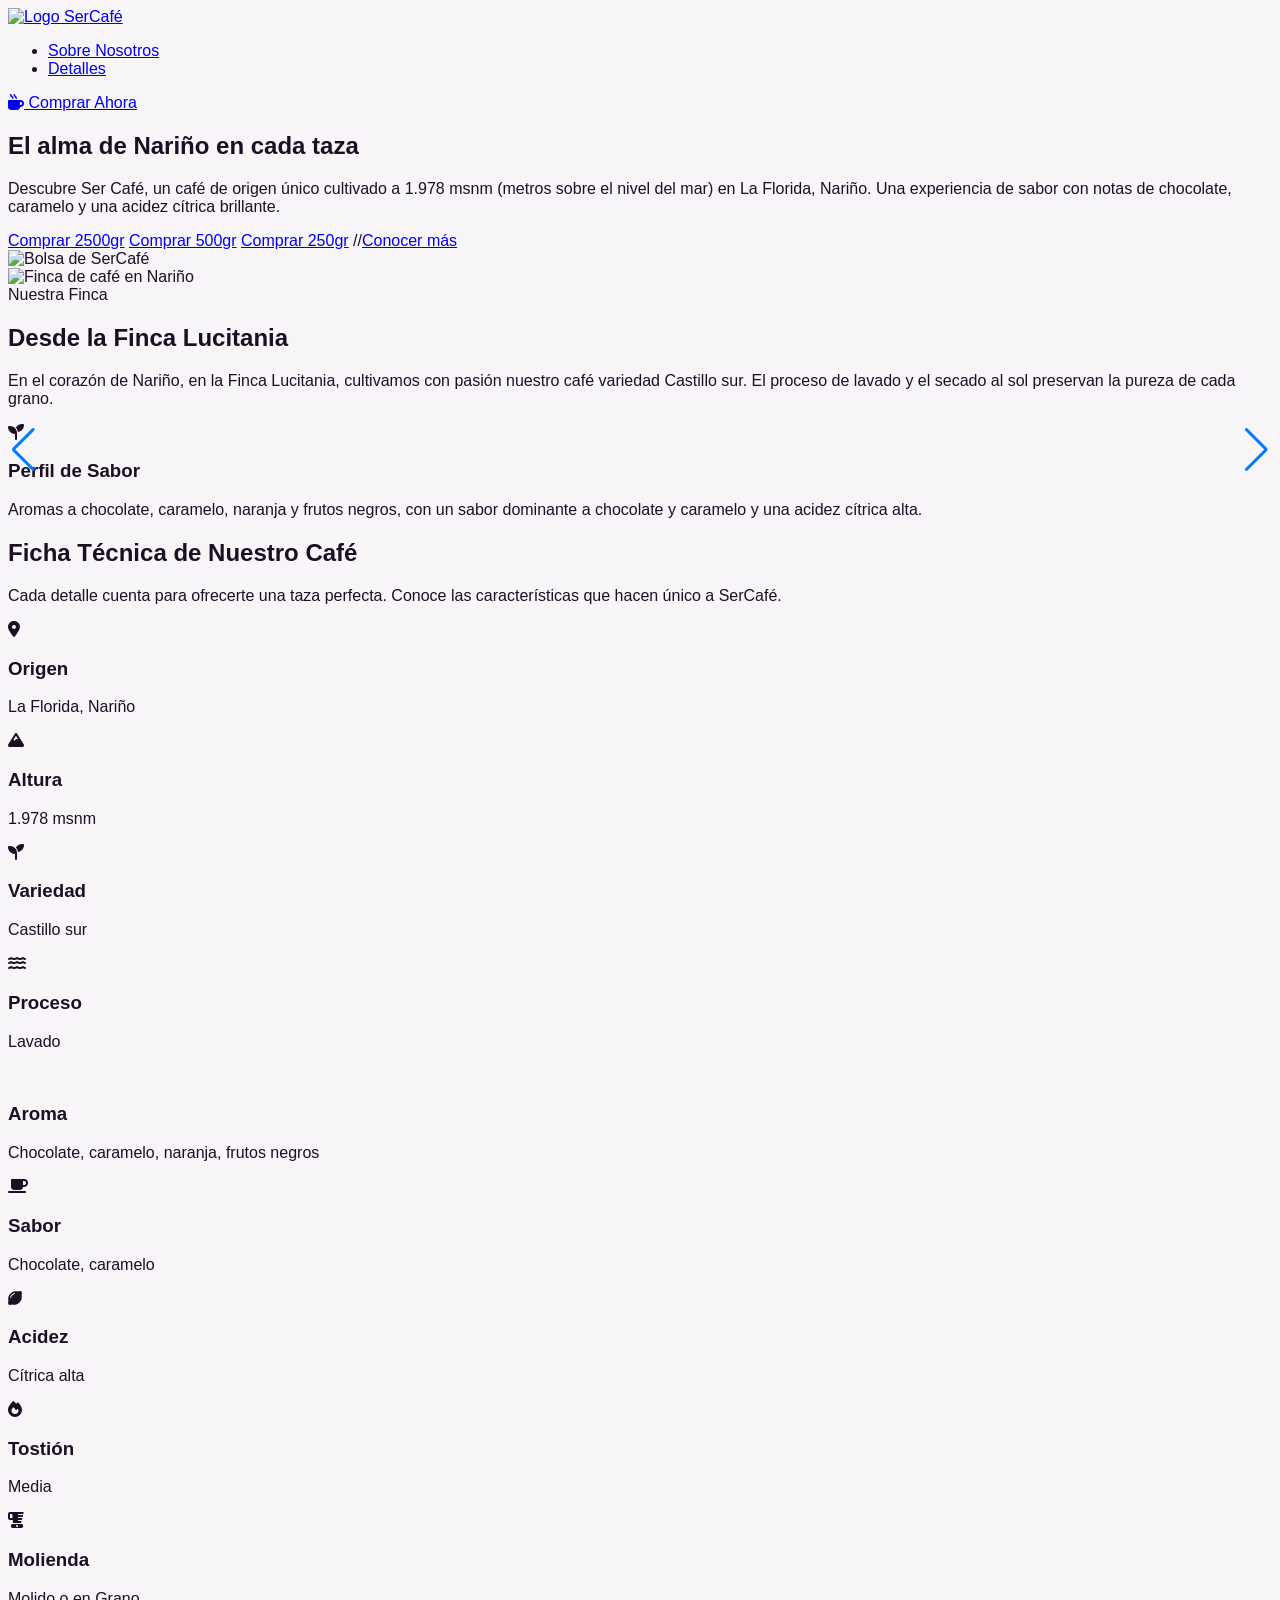
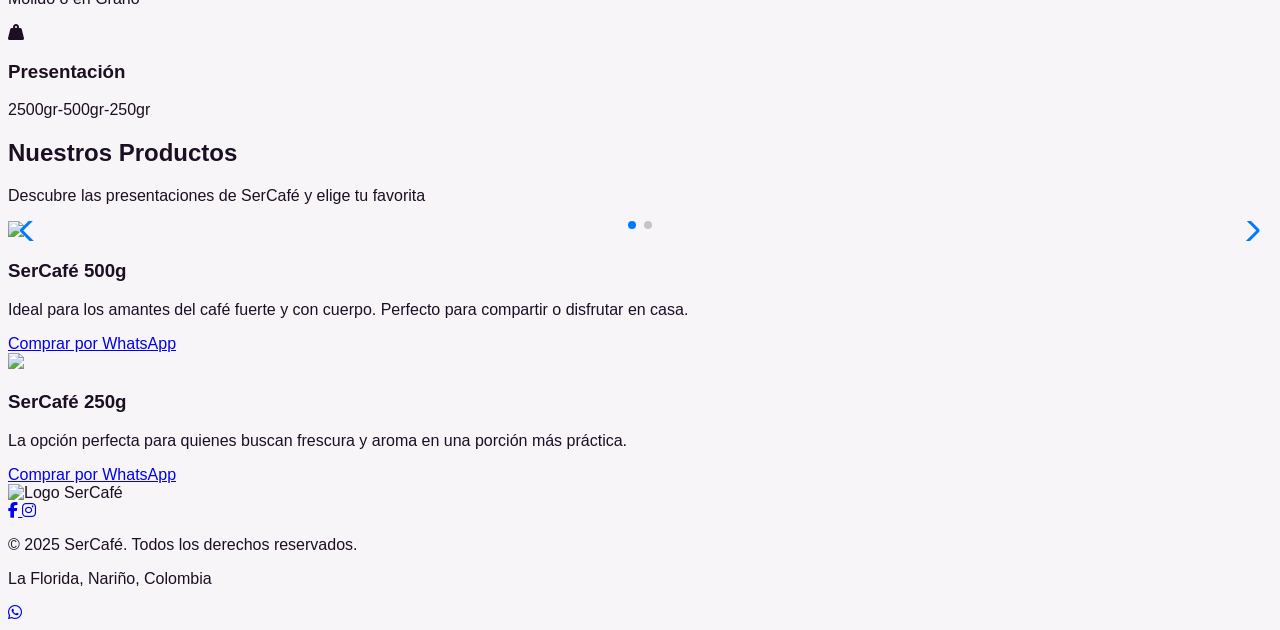
==== index.html @ 9c7ecea9 "Update index.html" ====
<!DOCTYPE html>
<!--logo sin letras https://i.postimg.cc/k2PL2Jbs/Versi-n-VV2-10.png-->
<!--logo con letras https://i.postimg.cc/HcK82P0Y/Versi-n-VV2-02.png-->
<!--foto cafle florando https://i.postimg.cc/tC1fHZg5/Whats-App-Image-2025-06-17-at-10-59-05-PM.jpg-->
<!--Foto paisaje https://i.postimg.cc/SRnZq3ms/Whats-App-Image-2025-06-18-at-7-09-59-PM.jpg-->

<html lang="es">
<head>
  <meta charset="UTF-8" />
  <meta name="viewport" content="width=device-width, initial-scale=1.0" />
  <title>SerCafé - Café Molido de Nariño</title>
  <script src="https://cdn.tailwindcss.com"></script>
<link rel="stylesheet" href="https://cdnjs.cloudflare.com/ajax/libs/font-awesome/6.5.0/css/all.min.css">
<link rel="stylesheet" href="https://cdn.jsdelivr.net/npm/swiper@11/swiper-bundle.min.css" />
<script src="https://cdn.jsdelivr.net/npm/swiper@11/swiper-bundle.min.js"></script>
<link rel="icon" href="https://i.postimg.cc/k2PL2Jbs/Versi-n-VV2-10.png" type="image/png">
<style>
:root {
  --background: hsl(280, 27%, 97%);
  --foreground: hsl(278, 41%, 10%);
  --card: hsl(280, 27%, 97%);
  --card-foreground: hsl(278, 41%, 10%);
  --primary: hsl(278, 41%, 38%);
  --primary-foreground: hsl(0, 0%, 98%);
  --secondary: hsl(288, 30%, 90%);
  --secondary-foreground: hsl(278, 41%, 10%);
  --muted: hsl(288, 30%, 90%);
  --muted-foreground: hsl(278, 41%, 40%);
  --accent: hsl(288, 30%, 69%);
  --accent-foreground: hsl(278, 41%, 10%);
  --destructive: hsl(0, 84.2%, 60.2%);
  --destructive-foreground: hsl(0, 0%, 98%);
  --border: hsl(288, 30%, 85%);
  --input: hsl(288, 30%, 85%);
  --ring: hsl(278, 41%, 38%);
  --radius: 0.5rem;
}

body {
  font-family: Arial, Helvetica, sans-serif;
  background-color: var(--background);
  color: var(--foreground);
  scroll-behavior: smooth;
  border-color: var(--border);
}

* {
  border-color: var(--border);
}
  .font-headline {
    font-family: Arial, Helvetica, sans-serif;
    }
</style>
  <!-- Google Tag Manager -->
  <script>(function(w,d,s,l,i){w[l]=w[l]||[];w[l].push({'gtm.start':
  new Date().getTime(),event:'gtm.js'});var f=d.getElementsByTagName(s)[0],
  j=d.createElement(s),dl=l!='dataLayer'?'&l='+l:'';j.async=true;j.src=
  'https://www.googletagmanager.com/gtm.js?id='+i+dl;f.parentNode.insertBefore(j,f);
  })(window,document,'script','dataLayer','GTM-5DFS8LDJ');</script>
  <!-- End Google Tag Manager -->
  <!-- Meta Pixel Code -->
  <script>
  !function(f,b,e,v,n,t,s)
  {if(f.fbq)return;n=f.fbq=function(){n.callMethod?
  n.callMethod.apply(n,arguments):n.queue.push(arguments)};
  if(!f._fbq)f._fbq=n;n.push=n;n.loaded=!0;n.version='2.0';
  n.queue=[];t=b.createElement(e);t.async=!0;
  t.src=v;s=b.getElementsByTagName(e)[0];
  s.parentNode.insertBefore(t,s)}(window, document,'script',
  'https://connect.facebook.net/en_US/fbevents.js');
  fbq('init', '1377695960191329');
  fbq('track', 'PageView');
  </script>
  <noscript><img height="1" width="1" style="display:none"
  src="https://www.facebook.com/tr?id=1377695960191329&ev=PageView&noscript=1"
  /></noscript>
  <!-- End Meta Pixel Code -->
</head>
<body>
  <!-- Google Tag Manager (noscript) -->
  <noscript><iframe src="https://www.googletagmanager.com/ns.html?id=GTM-5DFS8LDJ"
  height="0" width="0" style="display:none;visibility:hidden"></iframe></noscript>
  <!-- End Google Tag Manager (noscript) -->
  <header class="sticky top-0 z-50 w-full border-b bg-white/95 backdrop-blur">
    <div class="container mx-auto flex h-16 max-w-screen-2xl items-center justify-between px-4">
      <a href="#">
        <img src="https://i.postimg.cc/HcK82P0Y/Versi-n-VV2-02.png" alt="Logo SerCafé" class="h-10">
      </a>
      <nav class="hidden md:flex">
        <ul class="flex items-center space-x-6 text-sm font-medium">
          <li><a href="#about" class="text-purple-900/80 transition-colors hover:text-purple-900">Sobre Nosotros</a></li>
          <li><a href="#details" class="text-purple-900/80 transition-colors hover:text-purple-900">Detalles</a></li>
        </ul>
      </nav>
      <a href="https://wa.me/573145825227?text=Hola,%20quisiera%20ordenar%20una%20bolsa%20de%20SerCafé." target="_blank" id="boton" rel="noopener noreferrer" class="inline-flex items-center px-5 py-2 bg-purple-700 hover:bg-purple-800 text-white font-semibold rounded-lg shadow transition duration-300">
        <i class="fas fa-mug-hot mr-2"></i> Comprar Ahora
      </a>
    </div>
  </header>

  <section class="w-full py-12 md:py-24 lg:py-32 bg-purple-100">
    <div class="container mx-auto px-4 md:px-6">
      <div class="grid gap-6 lg:grid-cols-2 lg:gap-12 xl:gap-16">
        <div class="flex flex-col justify-center space-y-4">
          <div class="space-y-2">
            <h1 class="font-headline text-4xl font-bold tracking-tighter sm:text-5xl md:text-6xl text-purple-900">
              El alma de Nariño en cada taza
            </h1>
            <p class="max-w-[600px] text-gray-700 md:text-xl">
              Descubre Ser Café, un café de origen único cultivado a 1.978 msnm (metros sobre el nivel del mar) en La Florida, Nariño. Una experiencia de sabor con notas de chocolate, caramelo y una acidez cítrica brillante.
            </p>
          </div>
          <div class="flex flex-col gap-2 min-[400px]:flex-row">
            <a href="https://wa.me/573145825227?text=Hola,%20quisiera%20ordenar%20una%20bolsa%20de%20SerCafé%20de%202500gr." target="_blank" id="boton" rel="noopener noreferrer" class="px-5 py-3 bg-purple-700 text-white font-semibold rounded-lg shadow hover:bg-purple-800 transition">Comprar 2500gr</a>
            <a href="https://wa.me/573145825227?text=Hola,%20quisiera%20ordenar%20una%20bolsa%20de%20SerCafé%20de%20500gr." target="_blank" id="boton" rel="noopener noreferrer" class="px-5 py-3 bg-purple-700 text-white font-semibold rounded-lg shadow hover:bg-purple-800 transition">Comprar 500gr</a>
            <a href="https://wa.me/573145825227?text=Hola,%20quisiera%20ordenar%20una%20bolsa%20de%20SerCafé%20de%20250gr." target="_blank" id="boton" rel="noopener noreferrer" class="px-5 py-3 bg-purple-700 text-white font-semibold rounded-lg shadow hover:bg-purple-800 transition">Comprar 250gr</a>
            //<a href="#details" class="px-5 py-3 border border-purple-700 text-purple-700 font-semibold rounded-lg hover:bg-purple-100 transition">Conocer más</a>
          </div>
        </div>
        <div class="flex items-center justify-center">
          <img src="https://i.postimg.cc/tC1fHZg5/Whats-App-Image-2025-06-17-at-10-59-05-PM.jpg" width="550" height="550" alt="Bolsa de SerCafé" class="mx-auto aspect-square overflow-hidden rounded-xl object-cover" />
        </div>
      </div>
    </div>
  </section>

  <section id="about" class="w-full py-12 md:py-24 lg:py-32">
    <div class="container mx-auto px-4 md:px-6">
      <div class="grid items-center gap-6 lg:grid-cols-2 lg:gap-12">
        <div class="flex justify-center">
          <img src="https://i.postimg.cc/SRnZq3ms/Whats-App-Image-2025-06-18-at-7-09-59-PM.jpg" width="600" height="450" alt="Finca de café en Nariño" class="mx-auto aspect-video overflow-hidden rounded-xl object-cover object-center sm:w-full" />
        </div>
        <div class="flex flex-col justify-center space-y-4">
          <div class="space-y-2">
            <div class="inline-block rounded-lg bg-purple-200 px-3 py-1 text-sm">Nuestra Finca</div>
            <h2 class="font-headline text-3xl font-bold tracking-tighter sm:text-5xl">Desde la Finca Lucitania</h2>
            <p class="max-w-[600px] text-gray-700 md:text-xl">
              En el corazón de Nariño, en la Finca Lucitania, cultivamos con pasión nuestro café variedad Castillo sur. El proceso de lavado y el secado al sol preservan la pureza de cada grano.
            </p>
          </div>
          <div class="flex items-start space-x-4">
            <i class="fas fa-seedling text-purple-700 text-2xl mt-1"></i>
            <div>
              <h3 class="text-xl font-bold">Perfil de Sabor</h3>
              <p class="text-gray-600">
                Aromas a chocolate, caramelo, naranja y frutos negros, con un sabor dominante a chocolate y caramelo y una acidez cítrica alta.
              </p>
            </div>
          </div>
        </div>
      </div>
    </div>
  </section>
  <section id="details" class="w-full py-12 md:py-24 lg:py-32 bg-purple-50">
    <div class="container px-4 md:px-6">
      <div class="flex flex-col items-center justify-center space-y-4 text-center">
        <div class="space-y-2">
          <h2 class="font-headline text-3xl font-bold tracking-tighter sm:text-5xl text-purple-800">Ficha Técnica de Nuestro Café</h2>
          <p class="max-w-[900px] text-gray-600 md:text-xl">
            Cada detalle cuenta para ofrecerte una taza perfecta. Conoce las características que hacen único a SerCafé.
          </p>
        </div>
      </div>
      <div class="mx-auto mt-12 grid max-w-5xl gap-6 sm:grid-cols-2 md:grid-cols-3 lg:grid-cols-4">
        <div class="flex flex-col items-center text-center p-6 shadow-md hover:shadow-lg transition-shadow duration-300 rounded-lg bg-white">
          <div class="mb-4 flex h-12 w-12 items-center justify-center rounded-full bg-purple-100 text-purple-800">
            <i class="fas fa-map-marker-alt"></i>
          </div>
          <h3 class="text-lg font-semibold">Origen</h3>
          <p class="text-gray-600">La Florida, Nariño</p>
        </div>
        <div class="flex flex-col items-center text-center p-6 shadow-md hover:shadow-lg transition-shadow duration-300 rounded-lg bg-white">
          <div class="mb-4 flex h-12 w-12 items-center justify-center rounded-full bg-purple-100 text-purple-800">
            <i class="fas fa-mountain"></i>
          </div>
          <h3 class="text-lg font-semibold">Altura</h3>
          <p class="text-gray-600">1.978 msnm</p>
        </div>
        <div class="flex flex-col items-center text-center p-6 shadow-md hover:shadow-lg transition-shadow duration-300 rounded-lg bg-white">
          <div class="mb-4 flex h-12 w-12 items-center justify-center rounded-full bg-purple-100 text-purple-800">
            <i class="fas fa-seedling"></i>
          </div>
          <h3 class="text-lg font-semibold">Variedad</h3>
          <p class="text-gray-600">Castillo sur</p>
        </div>
        <div class="flex flex-col items-center text-center p-6 shadow-md hover:shadow-lg transition-shadow duration-300 rounded-lg bg-white">
          <div class="mb-4 flex h-12 w-12 items-center justify-center rounded-full bg-purple-100 text-purple-800">
            <i class="fas fa-water"></i>
          </div>
          <h3 class="text-lg font-semibold">Proceso</h3>
          <p class="text-gray-600">Lavado</p>
        </div>
        <div class="flex flex-col items-center text-center p-6 shadow-md hover:shadow-lg transition-shadow duration-300 rounded-lg bg-white">
          <div class="mb-4 flex h-12 w-12 items-center justify-center rounded-full bg-purple-100 text-purple-800">
            <i class="fas fa-smell"></i>
          </div>
          <h3 class="text-lg font-semibold">Aroma</h3>
          <p class="text-gray-600">Chocolate, caramelo, naranja, frutos negros</p>
        </div>
        <div class="flex flex-col items-center text-center p-6 shadow-md hover:shadow-lg transition-shadow duration-300 rounded-lg bg-white">
          <div class="mb-4 flex h-12 w-12 items-center justify-center rounded-full bg-purple-100 text-purple-800">
            <i class="fas fa-coffee"></i>
          </div>
          <h3 class="text-lg font-semibold">Sabor</h3>
          <p class="text-gray-600">Chocolate, caramelo</p>
        </div>
        <div class="flex flex-col items-center text-center p-6 shadow-md hover:shadow-lg transition-shadow duration-300 rounded-lg bg-white">
          <div class="mb-4 flex h-12 w-12 items-center justify-center rounded-full bg-purple-100 text-purple-800">
            <i class="fas fa-lemon"></i>
          </div>
          <h3 class="text-lg font-semibold">Acidez</h3>
          <p class="text-gray-600">Cítrica alta</p>
        </div>
        <div class="flex flex-col items-center text-center p-6 shadow-md hover:shadow-lg transition-shadow duration-300 rounded-lg bg-white">
          <div class="mb-4 flex h-12 w-12 items-center justify-center rounded-full bg-purple-100 text-purple-800">
            <i class="fas fa-fire"></i>
          </div>
          <h3 class="text-lg font-semibold">Tostión</h3>
          <p class="text-gray-600">Media</p>
        </div>
        <div class="flex flex-col items-center text-center p-6 shadow-md hover:shadow-lg transition-shadow duration-300 rounded-lg bg-white">
          <div class="mb-4 flex h-12 w-12 items-center justify-center rounded-full bg-purple-100 text-purple-800">
            <i class="fas fa-blender"></i>
          </div>
          <h3 class="text-lg font-semibold">Molienda</h3>
          <p class="text-gray-600">Molido o en Grano</p>
        </div>
        <div class="flex flex-col items-center text-center p-6 shadow-md hover:shadow-lg transition-shadow duration-300 rounded-lg bg-white">
          <div class="mb-4 flex h-12 w-12 items-center justify-center rounded-full bg-purple-100 text-purple-800">
            <i class="fas fa-weight-hanging"></i>
          </div>
          <h3 class="text-lg font-semibold">Presentación</h3>
          <p class="text-gray-600">2500gr-500gr-250gr</p>
        </div>
      </div>
    </div>
  </section>

    <section id="productos" class="w-full py-12 md:py-24 lg:py-32 bg-white">
    <div class="container mx-auto px-4 md:px-6">
      <div class="text-center mb-12">
        <h2 class="font-headline text-3xl font-bold tracking-tight sm:text-5xl text-purple-800">Nuestros Productos</h2>
        <p class="mt-4 text-gray-600 md:text-xl">Descubre las presentaciones de SerCafé y elige tu favorita</p>
      </div>
      <div class="grid gap-10 md:grid-cols-2">
        <!-- Producto 1 -->
        <div class="rounded-xl shadow-md p-6 bg-purple-50">
          <div class="relative w-full h-64 overflow-hidden rounded-lg">
            <div class="swiper swiper1 w-full h-full">
              <div class="swiper-wrapper">
                <div class="swiper-slide"><img src="https://i.postimg.cc/zBn4RnSS/500-pagina-web-04-04.png" class="object-cover w-full h-full" /></div>
                <div class="swiper-slide"><img src="https://i.postimg.cc/jqDHPRVz/WEB-500-04.png" class="object-cover w-full h-full" /></div>
              </div>
              <div class="swiper-pagination"></div>
              <div class="swiper-button-prev"></div>
              <div class="swiper-button-next"></div>
            </div>
          </div>
          <h3 class="mt-4 text-xl font-bold text-purple-800">SerCafé 500g</h3>
          <p class="mt-2 text-gray-700">Ideal para los amantes del café fuerte y con cuerpo. Perfecto para compartir o disfrutar en casa.</p>
          <a href="https://wa.me/573145825227?text=Hola,%20quiero%20comprar%20una%20bolsa%20de%20SerCafé%20500g." target="_blank" id="boton" class="mt-4 inline-block px-5 py-2 bg-purple-700 hover:bg-purple-800 text-white rounded-lg font-semibold shadow transition">Comprar por WhatsApp</a>
        </div>

        <!-- Producto 2 -->
        <div class="rounded-xl shadow-md p-6 bg-purple-50">
          <div class="relative w-full h-64 overflow-hidden rounded-lg">
            <div class="swiper swiper2 w-full h-full">
              <div class="swiper-wrapper">
                <div class="swiper-slide"><img src="https://i.postimg.cc/sDqXmzC6/250-pagina-web-04.png" class="object-cover w-full h-full" /></div>
                <div class="swiper-slide"><img src="https://i.postimg.cc/Jz452ZDk/web-250-04.png" class="object-cover w-full h-full" /></div>
              </div>
            </div>
            <div class="swiper-pagination"></div>
            <div class="swiper-button-prev"></div>
            <div class="swiper-button-next"></div>
          </div>
          <h3 class="mt-4 text-xl font-bold text-purple-800">SerCafé 250g</h3>
          <p class="mt-2 text-gray-700">La opción perfecta para quienes buscan frescura y aroma en una porción más práctica.</p>
          <a href="https://wa.me/573145825227?text=Hola,%20quiero%20comprar%20una%20bolsa%20de%20SerCafé%20250g." target="_blank" id="boton" class="mt-4 inline-block px-5 py-2 bg-purple-700 hover:bg-purple-800 text-white rounded-lg font-semibold shadow transition">Comprar por WhatsApp</a>
        </div>
      </div>
    </div>
  </section>

  <footer class="bg-purple-100">
    <div class="container mx-auto py-8 px-4 sm:px-6 lg:px-8">
      <div class="flex flex-col items-center justify-between md:flex-row">
        <div class="mb-4 md:mb-0">
          <img src="https://i.postimg.cc/k2PL2Jbs/Versi-n-VV2-10.png" alt="Logo SerCafé" class="h-10">
        </div>
        <div class="flex space-x-6">
          <a href="https://www.facebook.com/share/1CqqQzW2PM/" target="_blank" rel="noopener noreferrer" class="text-purple-700 hover:text-purple-900">
            <i class="fab fa-facebook-f"></i>
          </a>
          <a href="https://www.instagram.com/sercafe_/" target="_blank" rel="noopener noreferrer" class="text-purple-700 hover:text-purple-900">
            <i class="fab fa-instagram"></i>
          </a>
        </div>
      </div>
      <div class="mt-8 border-t pt-8 text-center text-sm text-gray-600">
        <p>&copy; 2025 SerCafé. Todos los derechos reservados.</p>
        <p>La Florida, Nariño, Colombia</p>
      </div>
    </div>
  </footer>
  <script>
  document.addEventListener('DOMContentLoaded', function() {
    // Inicializa todos los swipers
    const swipers = document.querySelectorAll('.swiper');
    swipers.forEach((swiperEl, index) => {
      new Swiper(swiperEl, {
        loop: true,
        autoplay: {
          delay: 3000,
          disableOnInteraction: false,
        },
        pagination: {
          el: '.swiper-pagination',
          clickable: true,
        },
        navigation: {
          nextEl: '.swiper-button-next',
          prevEl: '.swiper-button-prev',
        },
      });
    });
  });
</script>
<a href="https://wa.me/573145825227?text=Hola,%20me%20interesa%20el%20café%20SerCafé" 
   target="_blank" 
   class="fixed bottom-6 right-6 z-50 w-16 h-16 bg-green-500 hover:bg-green-600 rounded-full flex items-center justify-center shadow-lg transition-all duration-300 animate-bounce"
   style="animation-duration: 2s;">
   <i class="fab fa-whatsapp text-white text-3xl"></i>
</a>
</body>
</html>
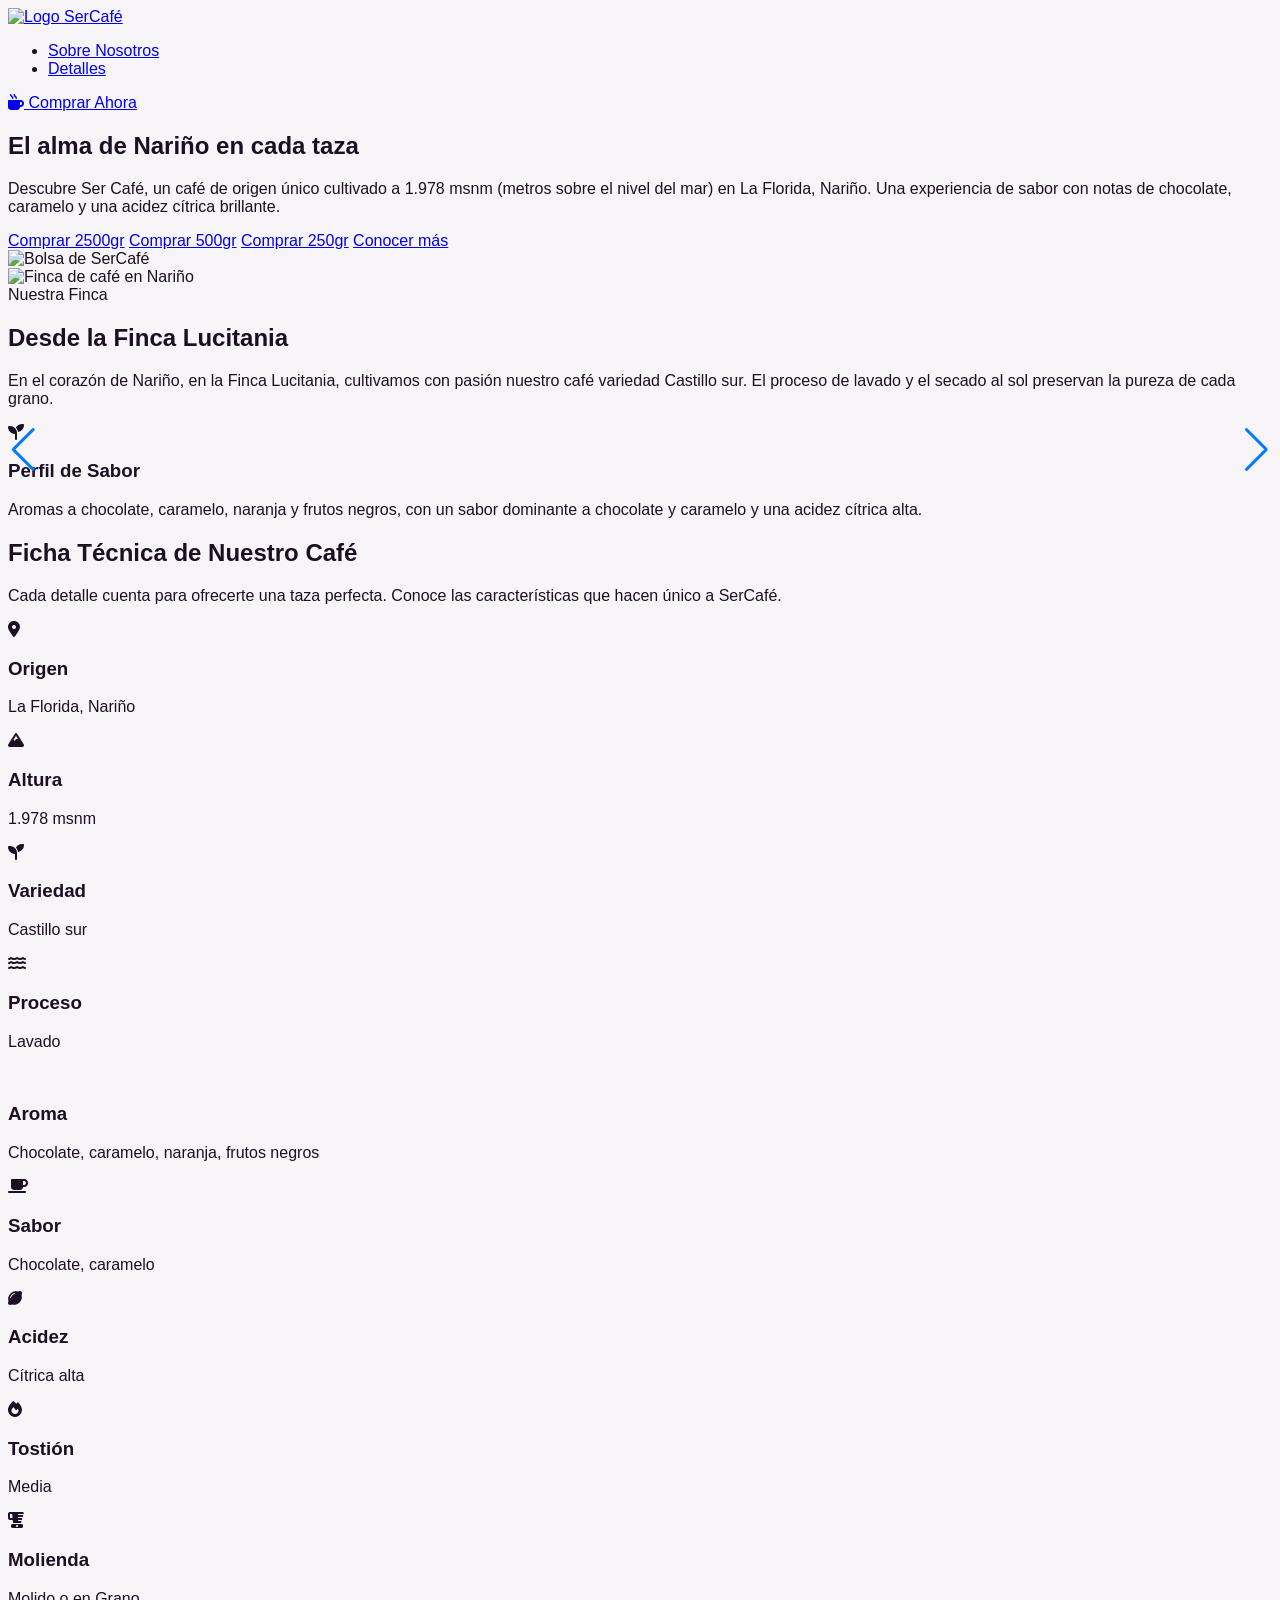
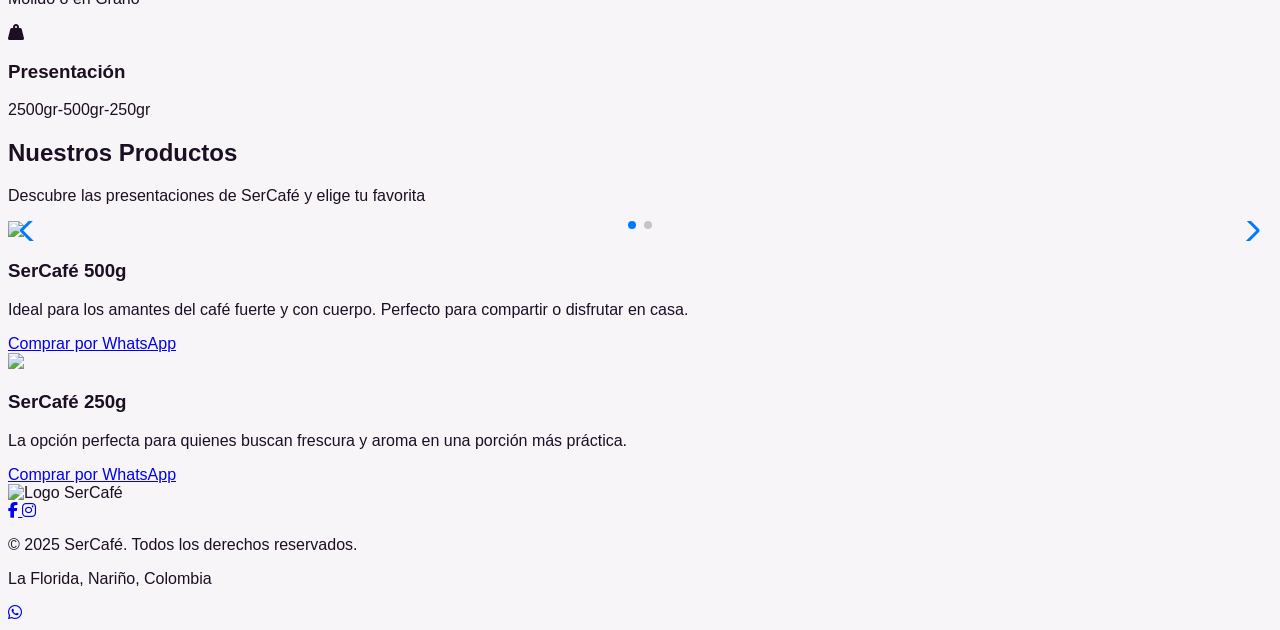
==== commit fe3e487e: "Update index.html" ====
--- a/index.html
+++ b/index.html
@@ -114,7 +114,7 @@
             <a href="https://wa.me/573145825227?text=Hola,%20quisiera%20ordenar%20una%20bolsa%20de%20SerCafé%20de%202500gr." target="_blank" id="boton" rel="noopener noreferrer" class="px-5 py-3 bg-purple-700 text-white font-semibold rounded-lg shadow hover:bg-purple-800 transition">Comprar 2500gr</a>
             <a href="https://wa.me/573145825227?text=Hola,%20quisiera%20ordenar%20una%20bolsa%20de%20SerCafé%20de%20500gr." target="_blank" id="boton" rel="noopener noreferrer" class="px-5 py-3 bg-purple-700 text-white font-semibold rounded-lg shadow hover:bg-purple-800 transition">Comprar 500gr</a>
             <a href="https://wa.me/573145825227?text=Hola,%20quisiera%20ordenar%20una%20bolsa%20de%20SerCafé%20de%20250gr." target="_blank" id="boton" rel="noopener noreferrer" class="px-5 py-3 bg-purple-700 text-white font-semibold rounded-lg shadow hover:bg-purple-800 transition">Comprar 250gr</a>
-            //<a href="#details" class="px-5 py-3 border border-purple-700 text-purple-700 font-semibold rounded-lg hover:bg-purple-100 transition">Conocer más</a>
+            <a href="#details" class="px-5 py-3 border border-purple-700 text-purple-700 font-semibold rounded-lg hover:bg-purple-100 transition">Conocer más</a>
           </div>
         </div>
         <div class="flex items-center justify-center">
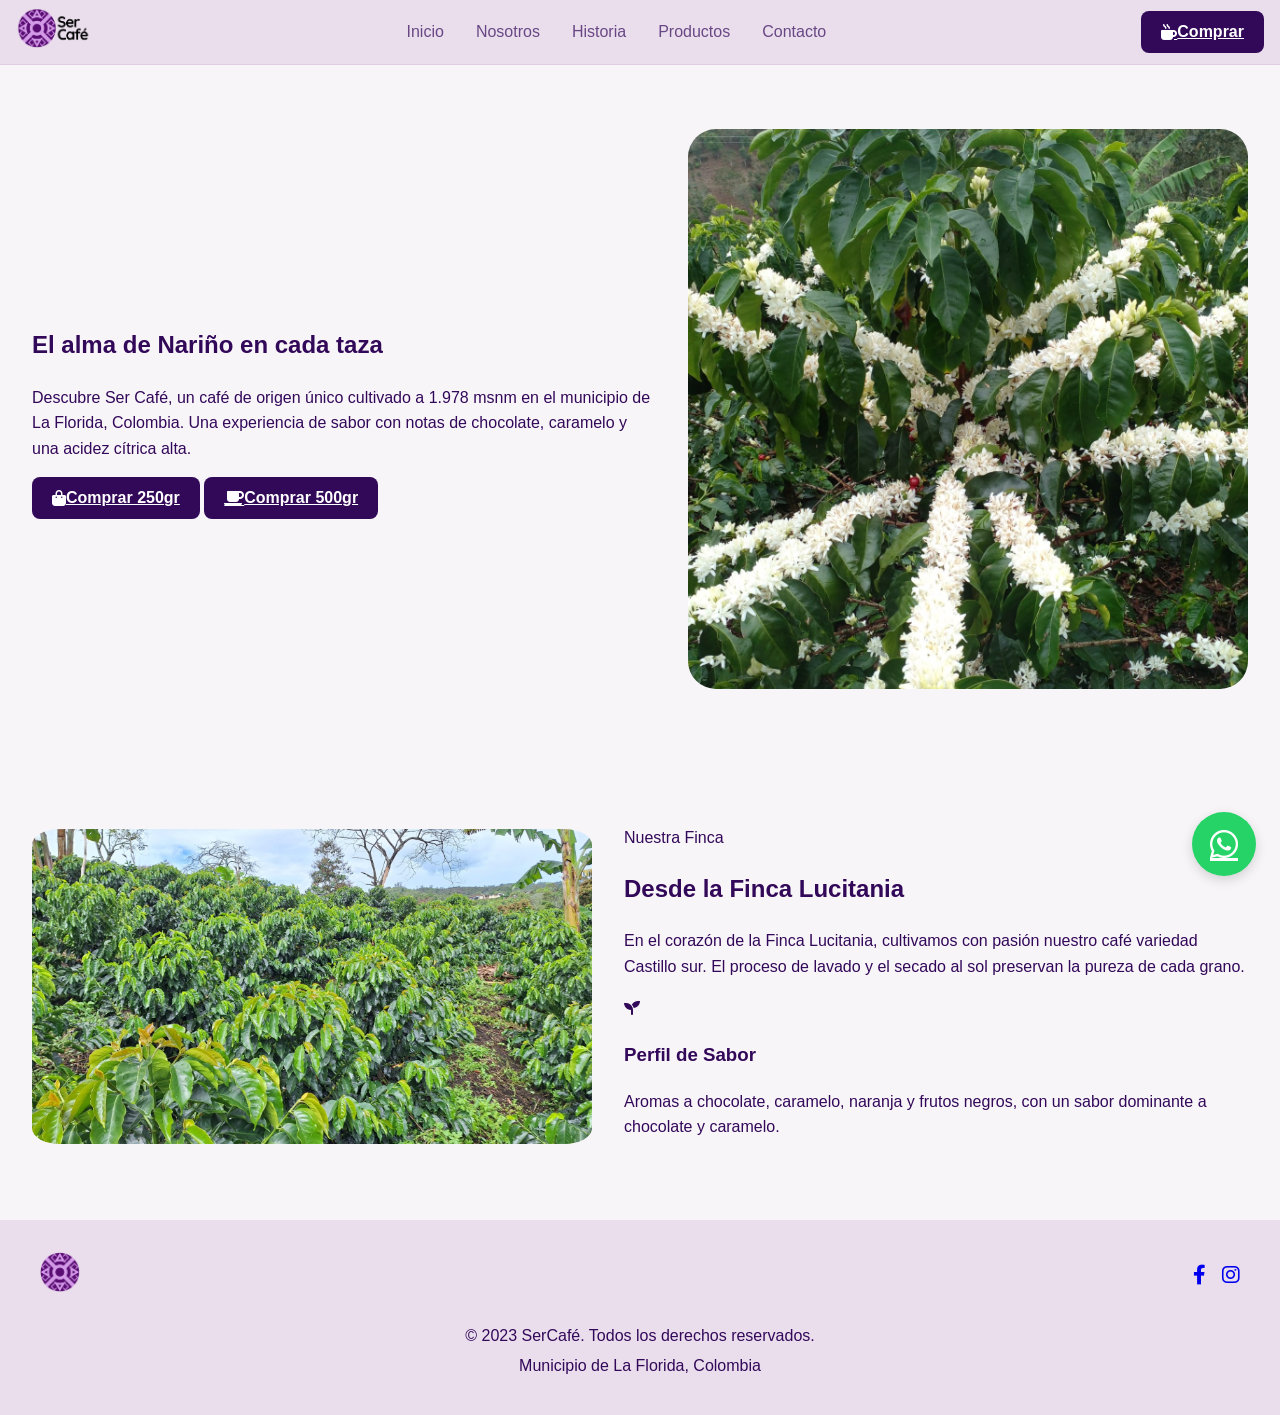
==== commit 8393e97a: "modificaciones" ====
--- a/index.html
+++ b/index.html
@@ -1,336 +1,132 @@
 <!DOCTYPE html>
-<!--logo sin letras https://i.postimg.cc/k2PL2Jbs/Versi-n-VV2-10.png-->
-<!--logo con letras https://i.postimg.cc/HcK82P0Y/Versi-n-VV2-02.png-->
-<!--foto cafle florando https://i.postimg.cc/tC1fHZg5/Whats-App-Image-2025-06-17-at-10-59-05-PM.jpg-->
-<!--Foto paisaje https://i.postimg.cc/SRnZq3ms/Whats-App-Image-2025-06-18-at-7-09-59-PM.jpg-->
-
 <html lang="es">
 <head>
-  <meta charset="UTF-8" />
-  <meta name="viewport" content="width=device-width, initial-scale=1.0" />
-  <title>SerCafé - Café Molido de Nariño</title>
-  <script src="https://cdn.tailwindcss.com"></script>
-<link rel="stylesheet" href="https://cdnjs.cloudflare.com/ajax/libs/font-awesome/6.5.0/css/all.min.css">
-<link rel="stylesheet" href="https://cdn.jsdelivr.net/npm/swiper@11/swiper-bundle.min.css" />
-<script src="https://cdn.jsdelivr.net/npm/swiper@11/swiper-bundle.min.js"></script>
-<link rel="icon" href="https://i.postimg.cc/k2PL2Jbs/Versi-n-VV2-10.png" type="image/png">
-<style>
-:root {
-  --background: hsl(280, 27%, 97%);
-  --foreground: hsl(278, 41%, 10%);
-  --card: hsl(280, 27%, 97%);
-  --card-foreground: hsl(278, 41%, 10%);
-  --primary: hsl(278, 41%, 38%);
-  --primary-foreground: hsl(0, 0%, 98%);
-  --secondary: hsl(288, 30%, 90%);
-  --secondary-foreground: hsl(278, 41%, 10%);
-  --muted: hsl(288, 30%, 90%);
-  --muted-foreground: hsl(278, 41%, 40%);
-  --accent: hsl(288, 30%, 69%);
-  --accent-foreground: hsl(278, 41%, 10%);
-  --destructive: hsl(0, 84.2%, 60.2%);
-  --destructive-foreground: hsl(0, 0%, 98%);
-  --border: hsl(288, 30%, 85%);
-  --input: hsl(288, 30%, 85%);
-  --ring: hsl(278, 41%, 38%);
-  --radius: 0.5rem;
-}
-
-body {
-  font-family: Arial, Helvetica, sans-serif;
-  background-color: var(--background);
-  color: var(--foreground);
-  scroll-behavior: smooth;
-  border-color: var(--border);
-}
-
-* {
-  border-color: var(--border);
-}
-  .font-headline {
-    font-family: Arial, Helvetica, sans-serif;
-    }
-</style>
-  <!-- Google Tag Manager -->
-  <script>(function(w,d,s,l,i){w[l]=w[l]||[];w[l].push({'gtm.start':
-  new Date().getTime(),event:'gtm.js'});var f=d.getElementsByTagName(s)[0],
-  j=d.createElement(s),dl=l!='dataLayer'?'&l='+l:'';j.async=true;j.src=
-  'https://www.googletagmanager.com/gtm.js?id='+i+dl;f.parentNode.insertBefore(j,f);
-  })(window,document,'script','dataLayer','GTM-5DFS8LDJ');</script>
-  <!-- End Google Tag Manager -->
-  <!-- Meta Pixel Code -->
-  <script>
-  !function(f,b,e,v,n,t,s)
-  {if(f.fbq)return;n=f.fbq=function(){n.callMethod?
-  n.callMethod.apply(n,arguments):n.queue.push(arguments)};
-  if(!f._fbq)f._fbq=n;n.push=n;n.loaded=!0;n.version='2.0';
-  n.queue=[];t=b.createElement(e);t.async=!0;
-  t.src=v;s=b.getElementsByTagName(e)[0];
-  s.parentNode.insertBefore(t,s)}(window, document,'script',
-  'https://connect.facebook.net/en_US/fbevents.js');
-  fbq('init', '1377695960191329');
-  fbq('track', 'PageView');
-  </script>
-  <noscript><img height="1" width="1" style="display:none"
-  src="https://www.facebook.com/tr?id=1377695960191329&ev=PageView&noscript=1"
-  /></noscript>
-  <!-- End Meta Pixel Code -->
+  <meta charset="UTF-8">
+  <meta name="viewport" content="width=device-width, initial-scale=1.0">
+  <title>SerCafé - Café Premium de Nariño</title>
+  <meta name="description" content="Café de especialidad cultivado en las montañas de Nariño, Colombia. Disfruta de nuestro café con notas de chocolate y caramelo.">
+  
+  <!-- Favicon -->
+  <link rel="icon" href="assets/images/logo.png" type="image/png">
+  
+  <!-- CSS -->
+  <link rel="stylesheet" href="assets/css/style.css">
+  <link rel="stylesheet" href="https://cdnjs.cloudflare.com/ajax/libs/font-awesome/6.0.0/css/all.min.css">
+  <link rel="stylesheet" href="https://cdn.jsdelivr.net/npm/swiper@11/swiper-bundle.min.css">
 </head>
 <body>
   <!-- Google Tag Manager (noscript) -->
   <noscript><iframe src="https://www.googletagmanager.com/ns.html?id=GTM-5DFS8LDJ"
   height="0" width="0" style="display:none;visibility:hidden"></iframe></noscript>
-  <!-- End Google Tag Manager (noscript) -->
-  <header class="sticky top-0 z-50 w-full border-b bg-white/95 backdrop-blur">
-    <div class="container mx-auto flex h-16 max-w-screen-2xl items-center justify-between px-4">
-      <a href="#">
-        <img src="https://i.postimg.cc/HcK82P0Y/Versi-n-VV2-02.png" alt="Logo SerCafé" class="h-10">
+  
+  <!-- Header -->
+  <header class="site-header">
+    <div class="container header-container">
+      <a href="index.html">
+        <img src="assets/images/logo-full.png" alt="SerCafé" class="logo">
       </a>
-      <nav class="hidden md:flex">
-        <ul class="flex items-center space-x-6 text-sm font-medium">
-          <li><a href="#about" class="text-purple-900/80 transition-colors hover:text-purple-900">Sobre Nosotros</a></li>
-          <li><a href="#details" class="text-purple-900/80 transition-colors hover:text-purple-900">Detalles</a></li>
+      
+      <nav class="nav-menu">
+        <ul class="flex items-center space-x-6">
+          <li><a href="index.html" class="nav-link">Inicio</a></li>
+          <li><a href="about.html" class="nav-link">Nosotros</a></li>
+          <li><a href="history.html" class="nav-link active">Historia</a></li>
+          <li><a href="products.html" class="nav-link">Productos</a></li>
+          <li><a href="contact.html" class="nav-link">Contacto</a></li>
         </ul>
       </nav>
-      <a href="https://wa.me/573145825227?text=Hola,%20quisiera%20ordenar%20una%20bolsa%20de%20SerCafé." target="_blank" id="boton" rel="noopener noreferrer" class="inline-flex items-center px-5 py-2 bg-purple-700 hover:bg-purple-800 text-white font-semibold rounded-lg shadow transition duration-300">
-        <i class="fas fa-mug-hot mr-2"></i> Comprar Ahora
+      
+      <a href="https://wa.me/573145825227" class="btn">
+        <i class="fas fa-mug-hot mr-2"></i> Comprar
       </a>
     </div>
   </header>
 
-  <section class="w-full py-12 md:py-24 lg:py-32 bg-purple-100">
-    <div class="container mx-auto px-4 md:px-6">
-      <div class="grid gap-6 lg:grid-cols-2 lg:gap-12 xl:gap-16">
-        <div class="flex flex-col justify-center space-y-4">
-          <div class="space-y-2">
-            <h1 class="font-headline text-4xl font-bold tracking-tighter sm:text-5xl md:text-6xl text-purple-900">
-              El alma de Nariño en cada taza
-            </h1>
-            <p class="max-w-[600px] text-gray-700 md:text-xl">
-              Descubre Ser Café, un café de origen único cultivado a 1.978 msnm (metros sobre el nivel del mar) en La Florida, Nariño. Una experiencia de sabor con notas de chocolate, caramelo y una acidez cítrica brillante.
-            </p>
+  <!-- Hero Section -->
+  <section class="section">
+    <div class="container">
+      <div>
+        <h1 class="texto">El alma de Nariño en cada taza</h1>
+        <p class="padin2 text-lg text-gray-700 mb-6">
+          Descubre Ser Café, un café de origen único cultivado a 1.978 msnm en el municipio de La Florida, Colombia. 
+          Una experiencia de sabor con notas de chocolate, caramelo y una acidez cítrica alta.
+        </p>
+        <div class="flex flex-wrap gap-3">
+          <a href="products.html#250g" class="btn">
+            <i class="fas fa-shopping-bag mr-2"></i> Comprar 250gr
+          </a>
+          <a href="products.html#500g" class="btn">
+            <i class="fas fa-coffee mr-2"></i> Comprar 500gr
+          </a>
+        </div>
+      </div>
+      <div>
+        <img src="assets/images/hero.jpg" alt="Café SerCafé" class="arbolcafe">
+      </div>
+    </div>
+  </section>
+
+  <!-- Sección Nosotros -->
+  <section id="about" class=" container section">
+    <div class="container grid md:grid-cols-2 gap-12 items-center">
+      <div class="order-2 md:order-1">
+        <img src="assets/images/finca.jpg" alt="Finca Lucitania" class="arbolcafe2">
+      </div>
+      <div class="padin order-1 md:order-2">
+        <span class="inline-block bg-purple-200 text-purple-800 px-3 py-1 rounded-full mb-4">Nuestra Finca</span>
+        <h2 class="text-3xl md:text-4xl font-bold mb-4">Desde la Finca Lucitania</h2>
+        <p class="text-gray-700 mb-6">
+          En el corazón de la Finca Lucitania, cultivamos con pasión nuestro café variedad Castillo sur. 
+          El proceso de lavado y el secado al sol preservan la pureza de cada grano.
+        </p>
+        <div class="space-y-4">
+          <div class="flex items-start gap-4">
+            <div class="bg-purple-100 text-purple-800 p-2 rounded-full">
+              <i class="fas fa-seedling"></i>
+            </div>
+            <div>
+              <h3 class="font-bold">Perfil de Sabor</h3>
+              <p class="text-gray-600">
+                Aromas a chocolate, caramelo, naranja y frutos negros, con un sabor dominante a chocolate y caramelo.
+              </p>
+            </div>
           </div>
-          <div class="flex flex-col gap-2 min-[400px]:flex-row">
-            <a href="https://wa.me/573145825227?text=Hola,%20quisiera%20ordenar%20una%20bolsa%20de%20SerCafé%20de%202500gr." target="_blank" id="boton" rel="noopener noreferrer" class="px-5 py-3 bg-purple-700 text-white font-semibold rounded-lg shadow hover:bg-purple-800 transition">Comprar 2500gr</a>
-            <a href="https://wa.me/573145825227?text=Hola,%20quisiera%20ordenar%20una%20bolsa%20de%20SerCafé%20de%20500gr." target="_blank" id="boton" rel="noopener noreferrer" class="px-5 py-3 bg-purple-700 text-white font-semibold rounded-lg shadow hover:bg-purple-800 transition">Comprar 500gr</a>
-            <a href="https://wa.me/573145825227?text=Hola,%20quisiera%20ordenar%20una%20bolsa%20de%20SerCafé%20de%20250gr." target="_blank" id="boton" rel="noopener noreferrer" class="px-5 py-3 bg-purple-700 text-white font-semibold rounded-lg shadow hover:bg-purple-800 transition">Comprar 250gr</a>
-            <a href="#details" class="px-5 py-3 border border-purple-700 text-purple-700 font-semibold rounded-lg hover:bg-purple-100 transition">Conocer más</a>
-          </div>
-        </div>
-        <div class="flex items-center justify-center">
-          <img src="https://i.postimg.cc/tC1fHZg5/Whats-App-Image-2025-06-17-at-10-59-05-PM.jpg" width="550" height="550" alt="Bolsa de SerCafé" class="mx-auto aspect-square overflow-hidden rounded-xl object-cover" />
+          <!-- Más características... -->
         </div>
       </div>
     </div>
   </section>
 
-  <section id="about" class="w-full py-12 md:py-24 lg:py-32">
-    <div class="container mx-auto px-4 md:px-6">
-      <div class="grid items-center gap-6 lg:grid-cols-2 lg:gap-12">
-        <div class="flex justify-center">
-          <img src="https://i.postimg.cc/SRnZq3ms/Whats-App-Image-2025-06-18-at-7-09-59-PM.jpg" width="600" height="450" alt="Finca de café en Nariño" class="mx-auto aspect-video overflow-hidden rounded-xl object-cover object-center sm:w-full" />
+  <!-- Footer -->
+  <footer class="site-footer">
+    <div class="container2">
+      <div class="container1">
+        <div class="logofooter">
+          <img src="assets/images/logo.png" alt="SerCafé" class="logo">
         </div>
-        <div class="flex flex-col justify-center space-y-4">
-          <div class="space-y-2">
-            <div class="inline-block rounded-lg bg-purple-200 px-3 py-1 text-sm">Nuestra Finca</div>
-            <h2 class="font-headline text-3xl font-bold tracking-tighter sm:text-5xl">Desde la Finca Lucitania</h2>
-            <p class="max-w-[600px] text-gray-700 md:text-xl">
-              En el corazón de Nariño, en la Finca Lucitania, cultivamos con pasión nuestro café variedad Castillo sur. El proceso de lavado y el secado al sol preservan la pureza de cada grano.
-            </p>
-          </div>
-          <div class="flex items-start space-x-4">
-            <i class="fas fa-seedling text-purple-700 text-2xl mt-1"></i>
-            <div>
-              <h3 class="text-xl font-bold">Perfil de Sabor</h3>
-              <p class="text-gray-600">
-                Aromas a chocolate, caramelo, naranja y frutos negros, con un sabor dominante a chocolate y caramelo y una acidez cítrica alta.
-              </p>
-            </div>
-          </div>
-        </div>
-      </div>
-    </div>
-  </section>
-  <section id="details" class="w-full py-12 md:py-24 lg:py-32 bg-purple-50">
-    <div class="container px-4 md:px-6">
-      <div class="flex flex-col items-center justify-center space-y-4 text-center">
-        <div class="space-y-2">
-          <h2 class="font-headline text-3xl font-bold tracking-tighter sm:text-5xl text-purple-800">Ficha Técnica de Nuestro Café</h2>
-          <p class="max-w-[900px] text-gray-600 md:text-xl">
-            Cada detalle cuenta para ofrecerte una taza perfecta. Conoce las características que hacen único a SerCafé.
-          </p>
-        </div>
-      </div>
-      <div class="mx-auto mt-12 grid max-w-5xl gap-6 sm:grid-cols-2 md:grid-cols-3 lg:grid-cols-4">
-        <div class="flex flex-col items-center text-center p-6 shadow-md hover:shadow-lg transition-shadow duration-300 rounded-lg bg-white">
-          <div class="mb-4 flex h-12 w-12 items-center justify-center rounded-full bg-purple-100 text-purple-800">
-            <i class="fas fa-map-marker-alt"></i>
-          </div>
-          <h3 class="text-lg font-semibold">Origen</h3>
-          <p class="text-gray-600">La Florida, Nariño</p>
-        </div>
-        <div class="flex flex-col items-center text-center p-6 shadow-md hover:shadow-lg transition-shadow duration-300 rounded-lg bg-white">
-          <div class="mb-4 flex h-12 w-12 items-center justify-center rounded-full bg-purple-100 text-purple-800">
-            <i class="fas fa-mountain"></i>
-          </div>
-          <h3 class="text-lg font-semibold">Altura</h3>
-          <p class="text-gray-600">1.978 msnm</p>
-        </div>
-        <div class="flex flex-col items-center text-center p-6 shadow-md hover:shadow-lg transition-shadow duration-300 rounded-lg bg-white">
-          <div class="mb-4 flex h-12 w-12 items-center justify-center rounded-full bg-purple-100 text-purple-800">
-            <i class="fas fa-seedling"></i>
-          </div>
-          <h3 class="text-lg font-semibold">Variedad</h3>
-          <p class="text-gray-600">Castillo sur</p>
-        </div>
-        <div class="flex flex-col items-center text-center p-6 shadow-md hover:shadow-lg transition-shadow duration-300 rounded-lg bg-white">
-          <div class="mb-4 flex h-12 w-12 items-center justify-center rounded-full bg-purple-100 text-purple-800">
-            <i class="fas fa-water"></i>
-          </div>
-          <h3 class="text-lg font-semibold">Proceso</h3>
-          <p class="text-gray-600">Lavado</p>
-        </div>
-        <div class="flex flex-col items-center text-center p-6 shadow-md hover:shadow-lg transition-shadow duration-300 rounded-lg bg-white">
-          <div class="mb-4 flex h-12 w-12 items-center justify-center rounded-full bg-purple-100 text-purple-800">
-            <i class="fas fa-smell"></i>
-          </div>
-          <h3 class="text-lg font-semibold">Aroma</h3>
-          <p class="text-gray-600">Chocolate, caramelo, naranja, frutos negros</p>
-        </div>
-        <div class="flex flex-col items-center text-center p-6 shadow-md hover:shadow-lg transition-shadow duration-300 rounded-lg bg-white">
-          <div class="mb-4 flex h-12 w-12 items-center justify-center rounded-full bg-purple-100 text-purple-800">
-            <i class="fas fa-coffee"></i>
-          </div>
-          <h3 class="text-lg font-semibold">Sabor</h3>
-          <p class="text-gray-600">Chocolate, caramelo</p>
-        </div>
-        <div class="flex flex-col items-center text-center p-6 shadow-md hover:shadow-lg transition-shadow duration-300 rounded-lg bg-white">
-          <div class="mb-4 flex h-12 w-12 items-center justify-center rounded-full bg-purple-100 text-purple-800">
-            <i class="fas fa-lemon"></i>
-          </div>
-          <h3 class="text-lg font-semibold">Acidez</h3>
-          <p class="text-gray-600">Cítrica alta</p>
-        </div>
-        <div class="flex flex-col items-center text-center p-6 shadow-md hover:shadow-lg transition-shadow duration-300 rounded-lg bg-white">
-          <div class="mb-4 flex h-12 w-12 items-center justify-center rounded-full bg-purple-100 text-purple-800">
-            <i class="fas fa-fire"></i>
-          </div>
-          <h3 class="text-lg font-semibold">Tostión</h3>
-          <p class="text-gray-600">Media</p>
-        </div>
-        <div class="flex flex-col items-center text-center p-6 shadow-md hover:shadow-lg transition-shadow duration-300 rounded-lg bg-white">
-          <div class="mb-4 flex h-12 w-12 items-center justify-center rounded-full bg-purple-100 text-purple-800">
-            <i class="fas fa-blender"></i>
-          </div>
-          <h3 class="text-lg font-semibold">Molienda</h3>
-          <p class="text-gray-600">Molido o en Grano</p>
-        </div>
-        <div class="flex flex-col items-center text-center p-6 shadow-md hover:shadow-lg transition-shadow duration-300 rounded-lg bg-white">
-          <div class="mb-4 flex h-12 w-12 items-center justify-center rounded-full bg-purple-100 text-purple-800">
-            <i class="fas fa-weight-hanging"></i>
-          </div>
-          <h3 class="text-lg font-semibold">Presentación</h3>
-          <p class="text-gray-600">2500gr-500gr-250gr</p>
-        </div>
-      </div>
-    </div>
-  </section>
-
-    <section id="productos" class="w-full py-12 md:py-24 lg:py-32 bg-white">
-    <div class="container mx-auto px-4 md:px-6">
-      <div class="text-center mb-12">
-        <h2 class="font-headline text-3xl font-bold tracking-tight sm:text-5xl text-purple-800">Nuestros Productos</h2>
-        <p class="mt-4 text-gray-600 md:text-xl">Descubre las presentaciones de SerCafé y elige tu favorita</p>
-      </div>
-      <div class="grid gap-10 md:grid-cols-2">
-        <!-- Producto 1 -->
-        <div class="rounded-xl shadow-md p-6 bg-purple-50">
-          <div class="relative w-full h-64 overflow-hidden rounded-lg">
-            <div class="swiper swiper1 w-full h-full">
-              <div class="swiper-wrapper">
-                <div class="swiper-slide"><img src="https://i.postimg.cc/zBn4RnSS/500-pagina-web-04-04.png" class="object-cover w-full h-full" /></div>
-                <div class="swiper-slide"><img src="https://i.postimg.cc/jqDHPRVz/WEB-500-04.png" class="object-cover w-full h-full" /></div>
-              </div>
-              <div class="swiper-pagination"></div>
-              <div class="swiper-button-prev"></div>
-              <div class="swiper-button-next"></div>
-            </div>
-          </div>
-          <h3 class="mt-4 text-xl font-bold text-purple-800">SerCafé 500g</h3>
-          <p class="mt-2 text-gray-700">Ideal para los amantes del café fuerte y con cuerpo. Perfecto para compartir o disfrutar en casa.</p>
-          <a href="https://wa.me/573145825227?text=Hola,%20quiero%20comprar%20una%20bolsa%20de%20SerCafé%20500g." target="_blank" id="boton" class="mt-4 inline-block px-5 py-2 bg-purple-700 hover:bg-purple-800 text-white rounded-lg font-semibold shadow transition">Comprar por WhatsApp</a>
-        </div>
-
-        <!-- Producto 2 -->
-        <div class="rounded-xl shadow-md p-6 bg-purple-50">
-          <div class="relative w-full h-64 overflow-hidden rounded-lg">
-            <div class="swiper swiper2 w-full h-full">
-              <div class="swiper-wrapper">
-                <div class="swiper-slide"><img src="https://i.postimg.cc/sDqXmzC6/250-pagina-web-04.png" class="object-cover w-full h-full" /></div>
-                <div class="swiper-slide"><img src="https://i.postimg.cc/Jz452ZDk/web-250-04.png" class="object-cover w-full h-full" /></div>
-              </div>
-            </div>
-            <div class="swiper-pagination"></div>
-            <div class="swiper-button-prev"></div>
-            <div class="swiper-button-next"></div>
-          </div>
-          <h3 class="mt-4 text-xl font-bold text-purple-800">SerCafé 250g</h3>
-          <p class="mt-2 text-gray-700">La opción perfecta para quienes buscan frescura y aroma en una porción más práctica.</p>
-          <a href="https://wa.me/573145825227?text=Hola,%20quiero%20comprar%20una%20bolsa%20de%20SerCafé%20250g." target="_blank" id="boton" class="mt-4 inline-block px-5 py-2 bg-purple-700 hover:bg-purple-800 text-white rounded-lg font-semibold shadow transition">Comprar por WhatsApp</a>
-        </div>
-      </div>
-    </div>
-  </section>
-
-  <footer class="bg-purple-100">
-    <div class="container mx-auto py-8 px-4 sm:px-6 lg:px-8">
-      <div class="flex flex-col items-center justify-between md:flex-row">
-        <div class="mb-4 md:mb-0">
-          <img src="https://i.postimg.cc/k2PL2Jbs/Versi-n-VV2-10.png" alt="Logo SerCafé" class="h-10">
-        </div>
-        <div class="flex space-x-6">
+        <div class="flex1">
           <a href="https://www.facebook.com/share/1CqqQzW2PM/" target="_blank" rel="noopener noreferrer" class="text-purple-700 hover:text-purple-900">
-            <i class="fab fa-facebook-f"></i>
+            <i class="fab fa-facebook-f fa-lg"></i>
           </a>
           <a href="https://www.instagram.com/sercafe_/" target="_blank" rel="noopener noreferrer" class="text-purple-700 hover:text-purple-900">
-            <i class="fab fa-instagram"></i>
+            <i class="fab fa-instagram fa-lg"></i>
           </a>
         </div>
       </div>
-      <div class="mt-8 border-t pt-8 text-center text-sm text-gray-600">
-        <p>&copy; 2025 SerCafé. Todos los derechos reservados.</p>
-        <p>La Florida, Nariño, Colombia</p>
+      <div class="footerabajo">
+        <p class="text1">&copy; 2023 SerCafé. Todos los derechos reservados.</p>
+        <p class="text2">Municipio de La Florida, Colombia</p>
       </div>
     </div>
   </footer>
-  <script>
-  document.addEventListener('DOMContentLoaded', function() {
-    // Inicializa todos los swipers
-    const swipers = document.querySelectorAll('.swiper');
-    swipers.forEach((swiperEl, index) => {
-      new Swiper(swiperEl, {
-        loop: true,
-        autoplay: {
-          delay: 3000,
-          disableOnInteraction: false,
-        },
-        pagination: {
-          el: '.swiper-pagination',
-          clickable: true,
-        },
-        navigation: {
-          nextEl: '.swiper-button-next',
-          prevEl: '.swiper-button-prev',
-        },
-      });
-    });
-  });
-</script>
-<a href="https://wa.me/573145825227?text=Hola,%20me%20interesa%20el%20café%20SerCafé" 
-   target="_blank" 
-   class="fixed bottom-6 right-6 z-50 w-16 h-16 bg-green-500 hover:bg-green-600 rounded-full flex items-center justify-center shadow-lg transition-all duration-300 animate-bounce"
-   style="animation-duration: 2s;">
-   <i class="fab fa-whatsapp text-white text-3xl"></i>
-</a>
+
+  <!-- WhatsApp Float -->
+  <a href="https://wa.me/573145825227" class="whatsapp-float">
+    <i class="fab fa-whatsapp fa-2x"></i>
+  </a>
+
+  <!-- Scripts -->
+  <script src="https://cdn.jsdelivr.net/npm/swiper@11/swiper-bundle.min.js"></script>
+  <script src="assets/js/main.js"></script>
 </body>
-</html>
+</html>
--- a/assets/css/style.css
+++ b/assets/css/style.css
@@ -0,0 +1,301 @@
+/* Variables de color */
+:root {
+  --background: hsl(280, 27%, 97%);
+  --foreground: hsl(271, 84%, 19%);
+  --primary: hsl(271, 84%, 19%);
+  --primary-foreground: hsl(0, 0%, 98%);
+  --secondary: hsl(288, 30%, 90%);
+  --muted: hsl(288, 30%, 90%);
+  --accent: hsl(288, 30%, 69%);
+  --border: hsl(288, 30%, 85%);
+  --radius: 0.5rem;
+}
+
+/* Estilos base */
+body {
+  font-family: Arial, sans-serif;
+  background-color: var(--background);
+  color: var(--foreground);
+  scroll-behavior: smooth;
+  margin: 0;
+  line-height: 1.6;
+}
+
+.container {
+  display: flex;
+  align-items: center; /* Logo a la izquierda, iconos a la derecha */
+  padding: 2rem;
+}
+
+.container1 {
+  display: flex;
+  justify-content: space-between; /* Logo a la izquierda, iconos a la derecha */
+  align-items: center;
+  margin-bottom: 1.5rem;
+}
+
+.container2 {
+  max-width: 1200px;
+  margin: 0 auto;
+  padding: 0 1rem;
+}
+
+.flex1 {
+  display: flex;
+  gap: 1rem;
+}
+
+.footerabajo {
+  text-align: center; /* Centra el texto de copyright y ubicación */
+}
+
+.text1, .text2 {
+  margin: 0.25rem 0; /* Espaciado entre líneas */
+}
+.logofooter {
+  margin-right: auto;
+}
+
+/* Header */
+.site-header {
+  position: sticky;
+  top: 0;
+  z-index: 50;
+  width: 100%;
+  border-bottom: 1px solid var(--border);
+  background-color: var(--secondary);;
+  backdrop-filter: blur(8px);
+}
+
+.header-container {
+  display: flex;
+  height: 4rem;
+  align-items: center;
+  justify-content: space-between;
+  padding: 0 1rem;
+}
+
+.logo {
+  height: 2.5rem;
+}
+
+.arbolcafe {
+  height: 35rem;
+  width: 35rem;
+  object-fit: cover;
+  border-radius: 5%;
+}
+
+.arbolcafe2 {
+  height: auto;
+  width: 35rem;
+  border-radius: 5%;
+  object-fit:fill;
+}
+
+.padin {
+  padding-left: 2rem;
+}
+.padin2 {
+  padding-right: 2rem;
+}
+
+/* Navegación */
+.nav-menu {
+  display: none;
+}
+
+.swiper {
+    height: 256px; /* 64 * 4px = 256px (equivalente a h-64 en Tailwind) */
+    width: 100%;
+  }
+  
+  .swiper-img {
+    width: 100%;
+    height: 100%;
+    object-fit: cover;
+    display: block;
+  }
+  
+  .swiper-pagination {
+    position: absolute;
+    bottom: 10px;
+    width: 100%;
+    display: flex;
+    justify-content: center;
+  }
+  
+  .swiper-pagination-bullet {
+    width: 8px;
+    height: 8px;
+    margin: 0 4px;
+    background: rgba(0, 0, 0, 0.5);
+    border-radius: 50%;
+    cursor: pointer;
+  }
+  
+  .swiper-pagination-bullet-active {
+    background: #7e22ce; /* Color morado */
+  }
+
+.nav-menu.show {
+  display: flex;
+}
+
+.imgp {
+  width: 2rem;
+  height: auto;
+}
+
+.nav-link {
+  color: var(--primary);
+  opacity: 0.7;
+  transition: all 0.3s;
+}
+
+.nav-link:hover {
+  opacity: 1;
+  color: var(--foreground);
+}
+
+nav ul {
+  display: flex;
+  list-style: none;
+  padding: 0;
+  margin: 0;
+}
+
+nav li {
+  position: relative;
+}
+
+nav a {
+  text-decoration: none;
+  padding: 0.5rem 1rem;
+  display: block;
+  transition: all 0.3s ease;
+}
+
+/* Botones */
+.btn {
+  display: inline-flex;
+  align-items: center;
+  padding: 0.5rem 1.25rem;
+  background-color: var(--primary);
+  color: white;
+  font-weight: 600;
+  border-radius: var(--radius);
+  transition: all 0.3s;
+}
+
+.btn:hover {
+  background-color: hsl(278, 41%, 30%);
+  transform: translateY(-1px);
+}
+
+/* Secciones */
+.section {
+  padding: 1rem 0;
+}
+
+.center {
+  text-align: center;
+}
+
+.section-title {
+  font-size: 2.25rem;
+  font-weight: 800;
+  color: var(--primary);
+  margin-bottom: 1.5rem;
+}
+
+/* Productos */
+.product-card {
+  background-color: var(--secondary);
+  border-radius: var(--radius);
+  margin: 1rem;
+  overflow: hidden;
+  box-shadow: 0 1px 3px rgba(0, 0, 0, 0.1);
+  transition: all 0.3s;
+  text-align: center;
+}
+
+.product-card:hover {
+  transform: translateY(-0.25rem);
+  box-shadow: 0 10px 15px -3px rgba(0, 0, 0, 0.1);
+  background-color: var(--accent);
+}
+
+/* Footer */
+.site-footer {
+  background-color: var(--secondary);
+  padding: 2rem 0;
+}
+
+/* Swiper */
+.swiper {
+  width: 100%;
+  height: 100%;
+}
+
+.swiper-slide {
+  display: flex;
+  justify-content: center;
+  align-items: center;
+}
+
+.swiper-slide img {
+  display: block;
+  width: 100%;
+  height: 100%;
+  object-fit: cover;
+}
+
+/* WhatsApp flotante */
+.whatsapp-float {
+  position: fixed;
+  bottom: 1.5rem;
+  right: 1.5rem;
+  width: 4rem;
+  height: 4rem;
+  background-color: #25D366;
+  color: white;
+  border-radius: 50%;
+  display: flex;
+  justify-content: center;
+  align-items: center;
+  box-shadow: 0 4px 12px rgba(0, 0, 0, 0.15);
+  transition: all 0.3s;
+  animation: bounce 2s infinite;
+}
+
+.compra {
+  display: flex;
+  align-items: center;
+}
+
+.whatsapp-float:hover {
+  background-color: #128C7E;
+  transform: scale(1.1);
+}
+
+@keyframes bounce {
+  0%, 100% {
+    transform: translateY(0);
+  }
+  50% {
+    transform: translateY(-0.5rem);
+  }
+}
+
+/* Responsive */
+@media (min-width: 768px) {
+  .nav-menu {
+    display: flex;
+    gap: 1.5rem;
+  }
+  
+  .section {
+    padding: 2rem 0;
+  }
+}
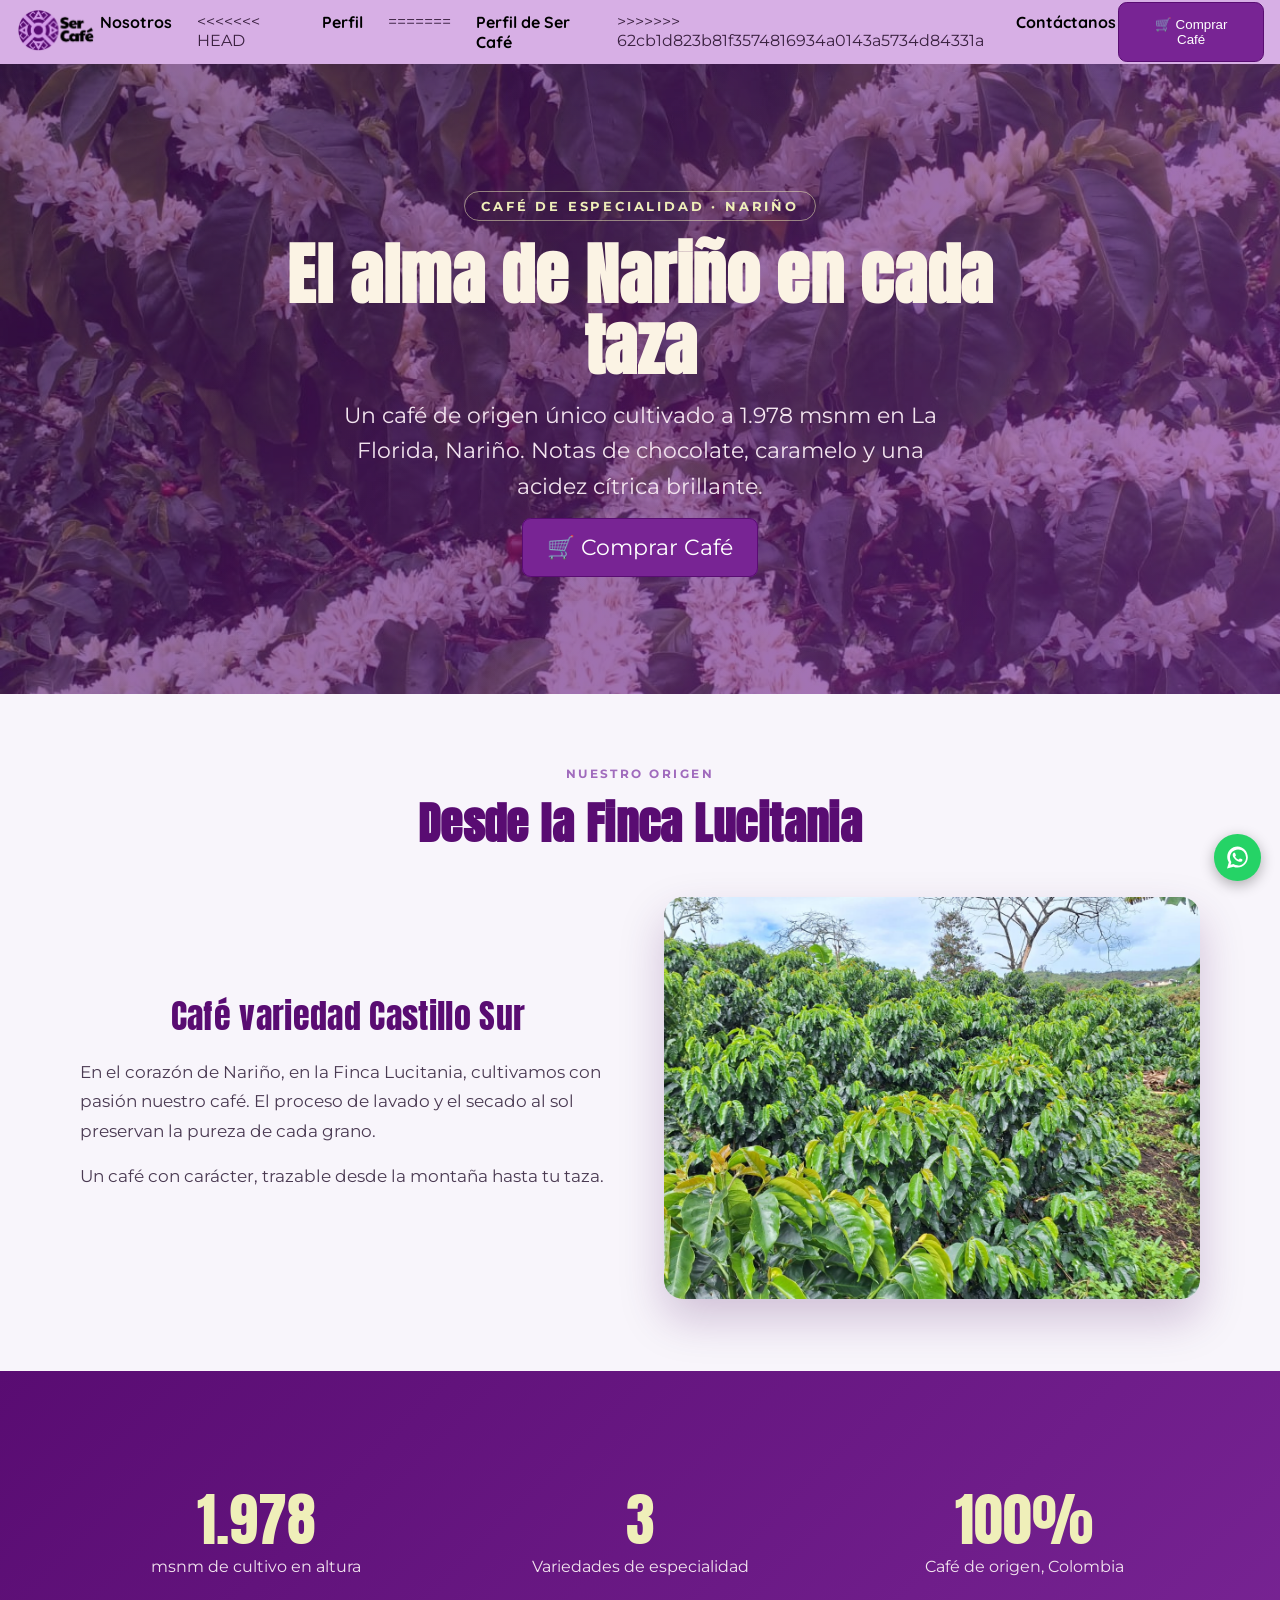
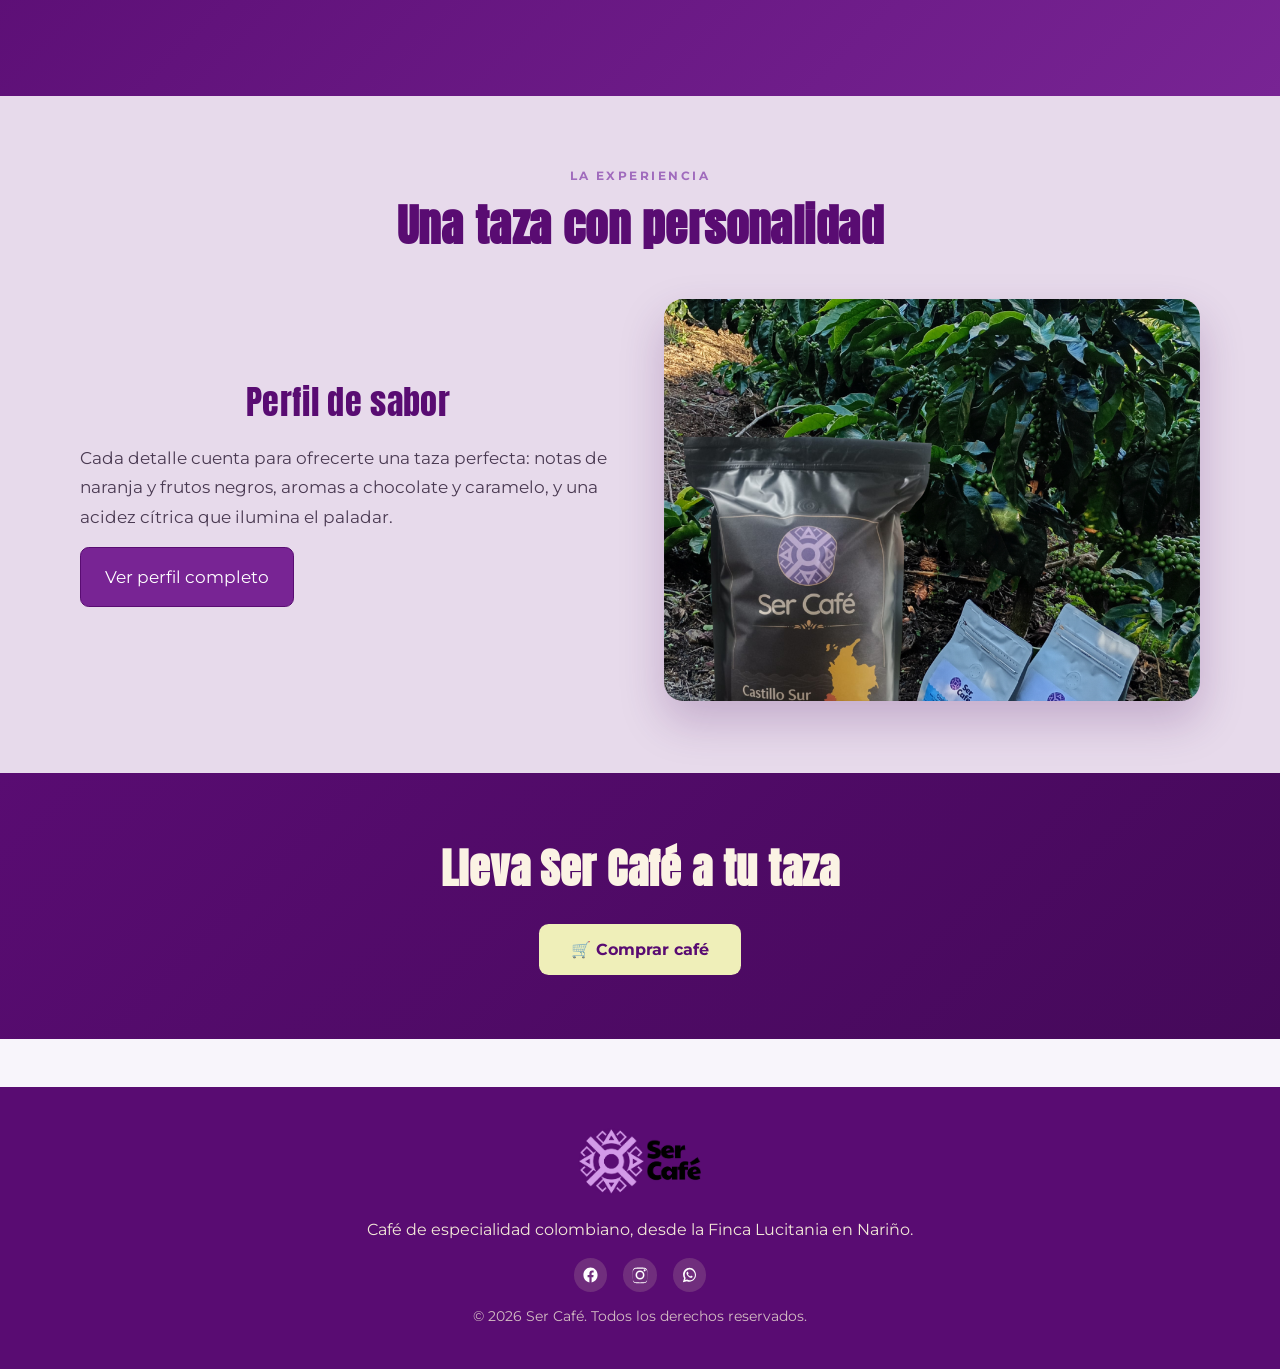
==== commit 4cae85a4: "nuevo con copra" ====
--- a/index.html
+++ b/index.html
@@ -1,132 +1,117 @@
 <!DOCTYPE html>
 <html lang="es">
 <head>
-  <meta charset="UTF-8">
-  <meta name="viewport" content="width=device-width, initial-scale=1.0">
-  <title>SerCafé - Café Premium de Nariño</title>
-  <meta name="description" content="Café de especialidad cultivado en las montañas de Nariño, Colombia. Disfruta de nuestro café con notas de chocolate y caramelo.">
-  
-  <!-- Favicon -->
-  <link rel="icon" href="assets/images/logo.png" type="image/png">
-  
-  <!-- CSS -->
-  <link rel="stylesheet" href="assets/css/style.css">
-  <link rel="stylesheet" href="https://cdnjs.cloudflare.com/ajax/libs/font-awesome/6.0.0/css/all.min.css">
-  <link rel="stylesheet" href="https://cdn.jsdelivr.net/npm/swiper@11/swiper-bundle.min.css">
+    <meta charset="UTF-8">
+    <meta name="viewport" content="width=device-width, initial-scale=1.0">
+    <title>Ser Café | Café Premium Colombiano</title>
+    <link rel="stylesheet" href="styles.css">
+    <link rel="icon" href="Img/logoSC-10.png" type="image/png">
 </head>
-<body>
-  <!-- Google Tag Manager (noscript) -->
-  <noscript><iframe src="https://www.googletagmanager.com/ns.html?id=GTM-5DFS8LDJ"
-  height="0" width="0" style="display:none;visibility:hidden"></iframe></noscript>
-  
-  <!-- Header -->
-  <header class="site-header">
-    <div class="container header-container">
-      <a href="index.html">
-        <img src="assets/images/logo-full.png" alt="SerCafé" class="logo">
-      </a>
-      
-      <nav class="nav-menu">
-        <ul class="flex items-center space-x-6">
-          <li><a href="index.html" class="nav-link">Inicio</a></li>
-          <li><a href="about.html" class="nav-link">Nosotros</a></li>
-          <li><a href="history.html" class="nav-link active">Historia</a></li>
-          <li><a href="products.html" class="nav-link">Productos</a></li>
-          <li><a href="contact.html" class="nav-link">Contacto</a></li>
-        </ul>
-      </nav>
-      
-      <a href="https://wa.me/573145825227" class="btn">
-        <i class="fas fa-mug-hot mr-2"></i> Comprar
-      </a>
-    </div>
-  </header>
+<body class="n2">
+    <header>
+        <a href="index.html">
+            <img class="logoletra logoheader" src="Img/logoSC-letra-02.png" alt="logo">
+        </a>
+        <nav>
+            <ul>
+                <li><a href="nosotros.html">Nosotros</a></li>
+<<<<<<< HEAD
+                <li><a href="perfil.html">Perfil</a></li>
+=======
+                <li><a href="perfil.html">Perfil de Ser Café</a></li>
+>>>>>>> 62cb1d823b81f3574816934a0143a5734d84331a
+                <li><a href="contactanos.html">Contáctanos</a></li>
+            </ul>
+        </nav>
+        <button class="btn-tienda" onclick="window.location.href='tienda.html'">
+            🛒 Comprar Café
+        </button>
+    </header>
 
-  <!-- Hero Section -->
-  <section class="section">
-    <div class="container">
-      <div>
-        <h1 class="texto">El alma de Nariño en cada taza</h1>
-        <p class="padin2 text-lg text-gray-700 mb-6">
-          Descubre Ser Café, un café de origen único cultivado a 1.978 msnm en el municipio de La Florida, Colombia. 
-          Una experiencia de sabor con notas de chocolate, caramelo y una acidez cítrica alta.
-        </p>
-        <div class="flex flex-wrap gap-3">
-          <a href="products.html#250g" class="btn">
-            <i class="fas fa-shopping-bag mr-2"></i> Comprar 250gr
-          </a>
-          <a href="products.html#500g" class="btn">
-            <i class="fas fa-coffee mr-2"></i> Comprar 500gr
-          </a>
+    <!-- ===================== HERO ===================== -->
+    <section class="n2-hero">
+        <img class="n2-hero-img" src="Img/cafe.jpg" alt="Taza de Ser Café">
+        <div class="n2-hero-overlay">
+            <span class="n2-kicker">Café de especialidad · Nariño</span>
+            <h1>El alma de Nariño en cada taza</h1>
+            <p>Un café de origen único cultivado a 1.978 msnm en La Florida, Nariño.
+               Notas de chocolate, caramelo y una acidez cítrica brillante.</p>
+            <p style="margin-top:1.6rem;">
+                <a href="tienda.html" class="btn-tienda">🛒 Comprar Café</a>
+            </p>
         </div>
-      </div>
-      <div>
-        <img src="assets/images/hero.jpg" alt="Café SerCafé" class="arbolcafe">
-      </div>
-    </div>
-  </section>
+    </section>
 
-  <!-- Sección Nosotros -->
-  <section id="about" class=" container section">
-    <div class="container grid md:grid-cols-2 gap-12 items-center">
-      <div class="order-2 md:order-1">
-        <img src="assets/images/finca.jpg" alt="Finca Lucitania" class="arbolcafe2">
-      </div>
-      <div class="padin order-1 md:order-2">
-        <span class="inline-block bg-purple-200 text-purple-800 px-3 py-1 rounded-full mb-4">Nuestra Finca</span>
-        <h2 class="text-3xl md:text-4xl font-bold mb-4">Desde la Finca Lucitania</h2>
-        <p class="text-gray-700 mb-6">
-          En el corazón de la Finca Lucitania, cultivamos con pasión nuestro café variedad Castillo sur. 
-          El proceso de lavado y el secado al sol preservan la pureza de cada grano.
-        </p>
-        <div class="space-y-4">
-          <div class="flex items-start gap-4">
-            <div class="bg-purple-100 text-purple-800 p-2 rounded-full">
-              <i class="fas fa-seedling"></i>
+    <!-- ===================== DESDE LA FINCA ===================== -->
+    <section class="n2-section">
+        <div class="n2-wrap">
+            <span class="n2-eyebrow">Nuestro origen</span>
+            <h2>Desde la Finca Lucitania</h2>
+
+            <div class="n2-split invertido">
+                <div class="n2-split-media">
+                    <img src="Img/finca.jpg" alt="Finca Lucitania">
+                </div>
+                <div class="n2-split-text">
+                    <h3>Café variedad Castillo Sur</h3>
+                    <p>En el corazón de Nariño, en la Finca Lucitania, cultivamos con
+                       pasión nuestro café. El proceso de lavado y el secado al sol
+                       preservan la pureza de cada grano.</p>
+                    <p>Un café con carácter, trazable desde la montaña hasta tu taza.</p>
+                </div>
             </div>
-            <div>
-              <h3 class="font-bold">Perfil de Sabor</h3>
-              <p class="text-gray-600">
-                Aromas a chocolate, caramelo, naranja y frutos negros, con un sabor dominante a chocolate y caramelo.
-              </p>
+        </div>
+    </section>
+
+    <!-- ===================== FRANJA DE DATOS ===================== -->
+    <section class="n2-section n2-stats">
+        <div class="n2-wrap">
+            <div class="n2-stat">
+                <span class="n2-stat-num">1.978</span>
+                <span class="n2-stat-label">msnm de cultivo en altura</span>
             </div>
-          </div>
-          <!-- Más características... -->
+            <div class="n2-stat">
+                <span class="n2-stat-num">3</span>
+                <span class="n2-stat-label">Variedades de especialidad</span>
+            </div>
+            <div class="n2-stat">
+                <span class="n2-stat-num">100%</span>
+                <span class="n2-stat-label">Café de origen, Colombia</span>
+            </div>
         </div>
-      </div>
-    </div>
-  </section>
+    </section>
 
-  <!-- Footer -->
-  <footer class="site-footer">
-    <div class="container2">
-      <div class="container1">
-        <div class="logofooter">
-          <img src="assets/images/logo.png" alt="SerCafé" class="logo">
+    <!-- ===================== FICHA / EXPERIENCIA ===================== -->
+    <section class="n2-section n2-alt">
+        <div class="n2-wrap">
+            <span class="n2-eyebrow">La experiencia</span>
+            <h2>Una taza con personalidad</h2>
+
+            <div class="n2-split">
+                <div class="n2-split-text">
+                    <h3>Perfil de sabor</h3>
+                    <p>Cada detalle cuenta para ofrecerte una taza perfecta: notas de
+                       naranja y frutos negros, aromas a chocolate y caramelo, y una
+                       acidez cítrica que ilumina el paladar.</p>
+                    <p>
+                        <a href="perfil.html" class="btn-tienda" style="display:inline-block;text-decoration:none;">
+                            Ver perfil completo
+                        </a>
+                    </p>
+                </div>
+                <div class="n2-split-media">
+                    <img src="Img/Presentaciones-01.png" alt="Presentaciones de Ser Café">
+                </div>
+            </div>
         </div>
-        <div class="flex1">
-          <a href="https://www.facebook.com/share/1CqqQzW2PM/" target="_blank" rel="noopener noreferrer" class="text-purple-700 hover:text-purple-900">
-            <i class="fab fa-facebook-f fa-lg"></i>
-          </a>
-          <a href="https://www.instagram.com/sercafe_/" target="_blank" rel="noopener noreferrer" class="text-purple-700 hover:text-purple-900">
-            <i class="fab fa-instagram fa-lg"></i>
-          </a>
-        </div>
-      </div>
-      <div class="footerabajo">
-        <p class="text1">&copy; 2023 SerCafé. Todos los derechos reservados.</p>
-        <p class="text2">Municipio de La Florida, Colombia</p>
-      </div>
-    </div>
-  </footer>
+    </section>
 
-  <!-- WhatsApp Float -->
-  <a href="https://wa.me/573145825227" class="whatsapp-float">
-    <i class="fab fa-whatsapp fa-2x"></i>
-  </a>
+    <!-- ===================== CTA ===================== -->
+    <section class="n2-cta">
+        <h2>Lleva Ser Café a tu taza</h2>
+        <a href="tienda.html" class="btn-tienda">🛒 Comprar café</a>
+    </section>
 
-  <!-- Scripts -->
-  <script src="https://cdn.jsdelivr.net/npm/swiper@11/swiper-bundle.min.js"></script>
-  <script src="assets/js/main.js"></script>
+    <script src="componentes.js"></script>
 </body>
-</html>+</html>
--- a/styles.css
+++ b/styles.css
@@ -0,0 +1,2642 @@
+@import url('https://fonts.googleapis.com/css2?family=Anton&family=Montserrat:ital,wght@0,100..900;1,100..900&family=Quicksand:wght@300..700&display=swap');
+
+:root{
+   --color-principal:#590C72;
+   --color-secundario:#D39AE8;
+   --color-fondo:#d7afe5;
+   --color-texto:#D39AE8;
+   --color-fondo-text: #e7daeb;
+   --color-texto-hueso: #EFEFB9;
+}
+
+body{
+   margin:0;
+   padding:0;
+}
+
+header {
+    display: flex;
+    justify-content: space-between;
+    align-items: center;
+    position: fixed;
+    top: 0;
+    left: 0;
+    right: 0;
+    width: 100%;
+    height: 64px;
+    padding: 0 1rem;
+    box-sizing: border-box;
+    background-color: var(--color-fondo);
+    z-index: 900;
+}
+
+/* Espaciador global: empuja el contenido debajo del header fijo */
+body {
+    padding-top: 64px;
+}
+
+header a{
+    width: 90px;
+}
+
+p {
+    font-family: Montserrat, sans-serif;
+    font-size: 1.5rem;
+}
+h1 {
+    font-family: Anton, sans-serif;
+    font-size:3rem;
+    color: #310240;
+}
+
+h2 {
+    font-family: Montserrat, sans-serif;
+    font-size:2.5rem;
+    color: #310240;
+}
+
+h3 {
+    font-family: Montserrat, sans-serif;
+    font-size:1rem;
+    color:var(--color-texto-hueso);
+    font-weight:550;
+    text-align: center;
+}
+
+.textoh3 {
+    font-family: Montserrat, sans-serif;
+    font-size:1.5rem;
+    color:var(--color-principal);
+    font-weight:550;
+}
+
+nav ul{
+   display:flex;
+   list-style:none;
+   gap:25px;
+   padding: 2px;
+}
+
+nav a{
+   text-decoration:none;
+   font-weight: bold;
+   color:black;
+   font-family: 'Quicksand', sans-serif;
+}
+
+button a{
+    text-decoration: none;
+    color: white;
+}
+
+a {
+    text-decoration: none;
+    color: #310240;
+}
+
+nav a:hover{
+   color:brown;
+}
+
+.logoletra {
+    width: 80px;
+    max-width: 120px;
+    height: auto;
+}
+
+.btn-tienda{
+  background:#782494;
+  color:white;
+  padding:0.9rem 1.5rem;
+  border: 1px solid var(--color-principal);
+  border-radius:0.55rem;
+  cursor:pointer;
+}
+
+.btn-tienda:hover {
+    background-color: var(--color-principal);
+}
+
+.contenedorimg {
+    display: flex;
+    justify-content: center;
+    max-width: 40%;
+}
+
+.img50 {
+    max-width: 80%;
+    height: auto;
+    padding: 0;
+    border-radius: 1rem;
+    box-shadow: 0 12px 30px rgba(69, 9, 90, 0.18);
+    transition: transform 0.35s ease, box-shadow 0.35s ease;
+}
+
+.img50:hover {
+    transform: translateY(-6px) scale(1.01);
+    box-shadow: 0 18px 40px rgba(69, 9, 90, 0.28);
+}
+
+.tiendaimg {
+    width: 18rem;
+}
+
+.tiendaimg2 {
+    width: 30%;
+}
+
+.tiendaimg3 {
+    width: 100%;
+}
+
+.compra {
+    width: 70%
+}
+
+.contenedor2c {
+    display: flex;
+    justify-content: center;
+    align-items: center;
+    background-color: var(--color-fondo-text);
+    gap: 5%;
+    padding: 2.5rem 10px;
+}
+
+.contenedor3c {
+    display: flex;
+    justify-content: center;
+    align-items: center;
+    background-color: var(--color-principal);
+    gap: 5%;
+    padding: 2.5rem 10px;
+}
+
+.tiendah1 {
+    text-align: center;
+    background-color: var(--color-fondo-text);
+    padding: 2.5rem 10px;
+    margin: 0;
+}
+
+.tiendaletra {
+    font-family: Anton, sans-serif;
+    color: #EFEFB9;
+    font-size: 2rem;
+}
+
+.tiendaletra2 {
+    font-family: Montserrat, sans-serif;
+    color: #EFEFB9;
+    font-size: 1rem;
+}
+
+.tiendaletra3 {
+    font-family: Quicksand, sans-serif;
+    color: #EFEFB9;
+    font-size: 1rem;
+    margin: 0;
+}
+
+.contenedor2c2 {
+    display: flex;
+    justify-content: center;
+    align-items: center;
+    background-color: white;
+    gap: 5%;
+    padding: 4.5rem 10px 10px;
+}
+
+.contenedor2ctext {
+    padding: 3%;
+    max-width: 55%;
+    min-width: 50%;
+}
+
+.botones {
+    display: grid;
+    grid-template-columns: repeat(2, 1fr); /* 2 columnas iguales */
+    gap: 10px; /* espacio entre botones */
+    width: 100%;
+}
+
+.resumen {
+    text-align: center;
+    margin-top: 10px;
+}
+
+.fila {
+    display: flex;
+    justify-content: space-between;
+    margin-bottom: 15px;
+}
+
+.item {
+    display: flex;
+    flex-direction: column;
+    align-items: center;
+    width: 48%;
+}
+
+.label {
+    font-size: 14px;
+    opacity: 0.8;
+    margin-bottom: 5px;
+    color: var(--color-texto-hueso);
+}
+
+/* Valores pequeños (envío y producto) */
+.valor.pequeno {
+    font-size: 18px;
+}
+
+/* Total destacado */
+.total {
+    margin-top: 7px;
+    margin-bottom: 5px;
+    border-radius: 0.3rem;
+    border: 1px solid #EFEFB9;
+}
+
+.label-total {
+    display: block;
+    font-size: 16px;
+    margin-bottom: 5px;
+    color: var(--color-texto-hueso);
+}
+
+.valor.grande {
+    font-size: 28px;
+    font-weight: bold;
+}
+
+/* valores normales (envío, producto) */
+.valor {
+    font-size: 1.5rem;
+    font-weight: bold;
+    color: var(--color-texto-hueso);
+    margin-top: 0.5rem;
+    text-align: center;
+}
+
+/* total más grande */
+.valor-total {
+    font-size: 1.5rem;
+    font-weight: bold;
+    color: #EFEFB9;
+    margin: 1rem 0;
+    text-align: center;
+}
+
+/* botones reales */
+.boton {
+    width: 100%;
+    height: 2.5rem;
+    font-family: Montserrat, sans-serif;
+    background-color: var(--color-principal);
+    border-radius: 0.3rem;
+    color: #EFEFB9;
+    border: 1px solid #EFEFB9;
+    cursor: pointer;
+}
+
+/* opcional: hover bonito */
+.boton:hover {
+    background-color: #84599e;
+}
+
+.boton2 {
+    height: 2.5rem;
+    font-family: Montserrat,sans-serif;
+    background-color: var(--color-principal);
+    border-radius: 0.3rem;
+    color:#EFEFB9;
+    border-color: #EFEFB9;
+}
+
+.seleccionado {
+    background-color: #EFEFB9;
+    color: var(--color-principal);
+}
+
+.texto {
+    text-align: center;
+}
+
+body{
+    font-family:Arial, Helvetica, sans-serif;
+    background:#f8f5fb;
+}
+
+.caracteristicas{
+    max-width:85%;
+    margin:40px auto;
+    padding:1rem;
+    display:grid;
+    grid-template-columns:repeat(auto-fit,minmax(15rem,1fr));
+    gap:1rem;
+}
+
+.card{
+    background:#fff;
+    border-radius:18px;
+    padding: 0.8rem;
+    text-align:center;
+    box-shadow:0 0.1rem 0.2rem rgba(0,0,0,.08);
+    transition:.3s;
+}
+
+.card:hover{
+    transform:translateY(-8px);
+    box-shadow:0 15px 25px rgba(0,0,0,.15);
+}
+
+.icono{
+    width:5rem;
+    height:5rem;
+    margin:0 auto 1rem;
+    border-radius:50%;
+    background:#efe2ff;
+    display:flex;
+    justify-content:center;
+    align-items:center;
+    font-size:1.2rem;
+}
+
+.card h3{
+    font-size:1.5rem;
+    color:#111;
+    margin-bottom:0.8rem;
+}
+
+.card p{
+    font-size:1.1rem;
+    color:#555;
+    line-height:1.5;
+}
+
+.contenedor2cimgtex {
+    text-align: center;
+}
+
+@media (max-width: 700px){
+    header {
+        background-color: var(--color-fondo);
+    }
+
+    nav ul{
+        display:flex;
+        list-style:none;
+        gap:2px;
+        padding: 2px;
+        font-size: 10px;
+    }
+
+    .contenedorimg {
+        width: 100%;
+        max-width: 100%;
+    }
+
+    .img50 {
+        width: 100%;
+        max-width: 420px;
+        padding: 0;
+    }
+
+    .tiendaimg2 {
+        width: 100%;
+        padding: 0;
+    }
+
+    .tiendaimg21 {
+        width: 90%;
+        padding: 0;
+    }
+
+    .contenedor2c {
+        flex-direction: column;
+        padding: 2rem 10px 10px;
+    }
+
+    .contenedor2c2 {
+        flex-direction: column;
+        padding: 10px 2rem;
+    }
+
+    .contenedor2c3 {
+        display: flex;
+        padding: 0;
+    }
+
+    .contenedor3c {
+        flex-direction: column;
+    }
+
+    .tiendaimg {
+        width: 11rem;
+        padding-bottom: 2rem;
+    }
+
+    .card h3{
+        font-size:1.1rem;
+        padding: 0;
+    }   
+
+    .card p{
+        font-size:1rem;
+        padding: 0;
+    }
+
+    p {
+        font-family: Montserrat, sans-serif;
+        font-size: 1rem;
+        text-align: center;
+        padding: 0 0 0 1rem;
+        width: 100%;
+    }
+    h1 {
+        font-family: Anton, sans-serif;
+        font-size:1.5rem;
+        color: #310240;
+    }
+
+    h2 {
+        font-family: Montserrat, sans-serif;
+        font-size:1.3rem;
+        color: #310240;
+    }
+
+    .textoh3 {
+        text-align: center;
+    }
+}
+
+/* ============================================================
+   TIENDA CON CARRITO - Ser Café
+   ============================================================ */
+
+.banner-tienda {
+    background: linear-gradient(135deg, var(--color-principal), #782494);
+    color: #EFEFB9;
+    text-align: center;
+    padding: 3.5rem 1.5rem;
+}
+
+.banner-tienda h1 {
+    color: #EFEFB9;
+    margin: 0 0 0.8rem;
+}
+
+.banner-tienda p {
+    color: #f3e9d8;
+    max-width: 650px;
+    margin: 0 auto;
+    text-align: center;
+}
+
+/* ---------- CATÁLOGO ---------- */
+.catalogo {
+    max-width: 1200px;
+    margin: 2.5rem auto;
+    padding: 0 1rem;
+}
+
+.catalogo h2 {
+    text-align: center;
+    margin-bottom: 2rem;
+}
+
+.grid-productos {
+    display: grid;
+    grid-template-columns: repeat(auto-fit, minmax(16rem, 1fr));
+    gap: 1.5rem;
+}
+
+/* ---------- TARJETA DE PRODUCTO ---------- */
+.producto {
+    background: #fff;
+    border-radius: 18px;
+    overflow: hidden;
+    box-shadow: 0 0.1rem 0.4rem rgba(0, 0, 0, 0.1);
+    transition: transform 0.25s, box-shadow 0.25s;
+    display: flex;
+    flex-direction: column;
+}
+
+.producto:hover {
+    transform: translateY(-6px);
+    box-shadow: 0 15px 25px rgba(0, 0, 0, 0.15);
+}
+
+.producto-imagen {
+    width: 100%;
+    height: 240px;
+    object-fit: contain;
+    background: #f3ebf7;
+    padding: 0.5rem;
+    box-sizing: border-box;
+}
+
+.producto-info {
+    padding: 1.1rem;
+    display: flex;
+    flex-direction: column;
+    gap: 0.5rem;
+    flex: 1;
+}
+
+.producto-nombre {
+    font-family: Anton, sans-serif;
+    color: var(--color-principal);
+    margin: 0;
+    font-size: 1.6rem;
+    text-align: left;
+}
+
+.producto-presentacion {
+    margin: 0;
+    font-size: 1rem;
+    color: #777;
+    font-family: Montserrat, sans-serif;
+}
+
+.producto-precio {
+    margin: 0;
+    font-size: 1.5rem;
+    font-weight: bold;
+    color: #310240;
+    font-family: Montserrat, sans-serif;
+}
+
+.producto-info label {
+    font-size: 0.85rem;
+    color: #555;
+    font-family: Montserrat, sans-serif;
+    margin-top: 0.3rem;
+}
+
+.producto-info .molienda {
+    width: 100%;
+    padding: 0.5rem;
+    border-radius: 0.4rem;
+    border: 1px solid #cbb2d6;
+    font-family: Montserrat, sans-serif;
+    cursor: pointer;
+}
+
+/* Selector de cantidad en la tarjeta */
+.cantidad-box {
+    display: flex;
+    align-items: center;
+    justify-content: center;
+    gap: 1rem;
+    margin: 0.5rem 0;
+}
+
+.cantidad-btn {
+    width: 2.2rem;
+    height: 2.2rem;
+    border-radius: 50%;
+    border: 1px solid var(--color-principal);
+    background: var(--color-principal);
+    color: #EFEFB9;
+    font-size: 1.1rem;
+    cursor: pointer;
+    transition: background 0.2s;
+}
+
+.cantidad-btn:hover {
+    background: #84599e;
+}
+
+.cantidad-box .cantidad {
+    font-size: 1.2rem;
+    font-weight: bold;
+    min-width: 1.5rem;
+    text-align: center;
+    color: #310240;
+}
+
+.btn-agregar {
+    margin-top: auto;
+    padding: 0.8rem;
+    background: var(--color-principal);
+    color: #EFEFB9;
+    border: none;
+    border-radius: 0.5rem;
+    font-family: Montserrat, sans-serif;
+    font-weight: 600;
+    cursor: pointer;
+    transition: background 0.2s;
+}
+
+.btn-agregar:hover {
+    background: #782494;
+}
+
+/* ---------- PANEL DE CARRITO ---------- */
+.carrito-panel {
+    position: fixed;
+    top: 0;
+    right: 0;
+    width: 380px;
+    max-width: 90vw;
+    height: 100%;
+    background: #fff;
+    box-shadow: -4px 0 20px rgba(0, 0, 0, 0.2);
+    transform: translateX(100%);
+    transition: transform 0.3s ease;
+    z-index: 1000;
+    display: flex;
+    flex-direction: column;
+    overflow-y: auto;
+    padding: 1.2rem;
+    box-sizing: border-box;
+}
+
+.carrito-panel.activo {
+    transform: translateX(0);
+}
+
+.carrito-header {
+    display: flex;
+    justify-content: space-between;
+    align-items: center;
+}
+
+.carrito-header h2 {
+    font-size: 1.6rem;
+    margin: 0;
+}
+
+.cerrar-carrito {
+    background: none;
+    border: none;
+    font-size: 1.5rem;
+    cursor: pointer;
+    color: var(--color-principal);
+}
+
+.carrito-items {
+    margin: 1rem 0;
+}
+
+.carrito-items > p {
+    text-align: center;
+    color: #888;
+    font-size: 1rem;
+}
+
+/* Item dentro del carrito */
+.item-carrito {
+    display: grid;
+    grid-template-columns: 60px 1fr;
+    gap: 0.8rem;
+    align-items: center;
+    padding: 0.8rem 0;
+    border-bottom: 1px solid #eee;
+}
+
+.img-carrito {
+    width: 60px;
+    height: 60px;
+    object-fit: contain;
+    border-radius: 0.5rem;
+    background: #f3ebf7;
+}
+
+.info-carrito {
+    font-family: Montserrat, sans-serif;
+    font-size: 0.85rem;
+    line-height: 1.4;
+    color: #333;
+}
+
+.info-carrito strong {
+    color: var(--color-principal);
+}
+
+.acciones-carrito {
+    grid-column: 1 / -1;
+    display: flex;
+    align-items: center;
+    gap: 0.5rem;
+    margin-top: 0.4rem;
+}
+
+.acciones-carrito button {
+    width: 1.9rem;
+    height: 1.9rem;
+    border-radius: 0.3rem;
+    border: 1px solid var(--color-principal);
+    background: #fff;
+    color: var(--color-principal);
+    cursor: pointer;
+    font-size: 0.9rem;
+    transition: background 0.2s, color 0.2s;
+}
+
+.acciones-carrito button:hover {
+    background: var(--color-principal);
+    color: #EFEFB9;
+}
+
+.acciones-carrito span {
+    font-weight: bold;
+    min-width: 1.5rem;
+    text-align: center;
+}
+
+/* Ubicación y resumen dentro del carrito */
+.ubicacion h3,
+.resumen-compra h3 {
+    color: var(--color-principal);
+    text-align: left;
+    font-size: 1.1rem;
+    margin: 0.5rem 0;
+}
+
+.ubicacion select {
+    width: 100%;
+    padding: 0.6rem;
+    margin-bottom: 0.6rem;
+    border-radius: 0.4rem;
+    border: 1px solid #cbb2d6;
+    font-family: Montserrat, sans-serif;
+    cursor: pointer;
+}
+
+.carrito-panel hr {
+    border: none;
+    border-top: 1px solid #eee;
+    margin: 1rem 0;
+}
+
+.fila-resumen {
+    display: flex;
+    justify-content: space-between;
+    font-family: Montserrat, sans-serif;
+    margin-bottom: 0.5rem;
+    color: #444;
+}
+
+.fila-resumen.total {
+    font-size: 1.3rem;
+    font-weight: bold;
+    color: var(--color-principal);
+    border-top: 2px solid #eee;
+    padding-top: 0.6rem;
+    margin-top: 0.4rem;
+}
+
+/* Botón pagar */
+.pago {
+    margin-top: 1rem;
+}
+
+.btn-pagar {
+    width: 100%;
+    padding: 1rem;
+    background: var(--color-principal);
+    color: #EFEFB9;
+    border: none;
+    border-radius: 0.5rem;
+    font-family: Montserrat, sans-serif;
+    font-weight: 600;
+    font-size: 1.1rem;
+    cursor: pointer;
+    transition: background 0.2s;
+}
+
+.btn-pagar:hover {
+    background: #782494;
+}
+
+#epayco-button-container {
+    margin-top: 0.8rem;
+    text-align: center;
+}
+
+/* Overlay oscuro */
+.overlay {
+    position: fixed;
+    inset: 0;
+    background: rgba(0, 0, 0, 0.5);
+    opacity: 0;
+    visibility: hidden;
+    transition: opacity 0.3s;
+    z-index: 999;
+}
+
+.overlay.activo {
+    opacity: 1;
+    visibility: visible;
+}
+
+/* Notificación "agregado al carrito" */
+.toast-carrito {
+    position: fixed;
+    bottom: 2rem;
+    left: 50%;
+    transform: translateX(-50%) translateY(2rem);
+    background: var(--color-principal);
+    color: #EFEFB9;
+    padding: 0.9rem 1.6rem;
+    border-radius: 0.6rem;
+    font-family: Montserrat, sans-serif;
+    box-shadow: 0 6px 20px rgba(0, 0, 0, 0.25);
+    opacity: 0;
+    visibility: hidden;
+    transition: opacity 0.3s, transform 0.3s;
+    z-index: 1100;
+}
+
+.toast-carrito.activo {
+    opacity: 1;
+    visibility: visible;
+    transform: translateX(-50%) translateY(0);
+}
+
+/* Loading */
+.loading {
+    position: fixed;
+    inset: 0;
+    background: rgba(255, 255, 255, 0.85);
+    display: flex;
+    align-items: center;
+    justify-content: center;
+    font-family: Montserrat, sans-serif;
+    font-size: 1.3rem;
+    color: var(--color-principal);
+    z-index: 1200;
+}
+
+/* ---------- FOOTER ---------- */
+footer,
+.footer-sercafe {
+    background: var(--color-principal);
+    color: #EFEFB9;
+    padding: 2.5rem 1rem;
+    margin-top: 3rem;
+}
+
+.footer-contenido {
+    max-width: 600px;
+    margin: 0 auto;
+    text-align: center;
+}
+
+.footer-logo {
+    width: 130px;
+    margin-bottom: 1rem;
+}
+
+.footer-contenido p {
+    color: #f3e9d8;
+    font-size: 1rem;
+    margin: 0.3rem 0;
+    text-align: center;
+}
+
+.footer-copy {
+    font-size: 0.85rem !important;
+    opacity: 0.8;
+    margin-top: 1rem !important;
+}
+
+/* Redes sociales en el footer */
+.footer-redes {
+    display: flex;
+    justify-content: center;
+    gap: 1rem;
+    margin: 1.2rem 0 0.5rem;
+}
+
+.red-social {
+    width: 2.1rem;
+    height: 2.1rem;
+    border-radius: 50%;
+    display: flex;
+    align-items: center;
+    justify-content: center;
+    background: rgba(239, 239, 185, 0.15);
+    transition: transform 0.2s, background 0.2s;
+}
+
+.red-social img {
+    width: 1.1rem;
+    height: 1.1rem;
+    /* Iconos SVG en blanco para contrastar con el fondo morado */
+    filter: brightness(0) invert(1);
+}
+
+.red-social:hover {
+    transform: translateY(-4px);
+}
+
+.red-social.facebook:hover {
+    background: #1877f2;
+}
+
+.red-social.instagram:hover {
+    background: linear-gradient(45deg, #f09433, #e6683c, #dc2743, #cc2366, #bc1888);
+}
+
+.red-social.whatsapp:hover {
+    background: #25d366;
+}
+
+/* ---------- BOTÓN FLOTANTE WHATSAPP ---------- */
+.whatsapp-flotante {
+    position: fixed;
+    bottom: 1.2rem;
+    right: 1.2rem;
+    width: 2.9rem;
+    height: 2.9rem;
+    border-radius: 50%;
+    background: #25d366;
+    display: flex !important;
+    align-items: center;
+    justify-content: center;
+    box-shadow: 0 4px 14px rgba(0, 0, 0, 0.3);
+    z-index: 1500;
+    transition: transform 0.2s, box-shadow 0.2s;
+    animation: wa-pulse 2.5s infinite;
+}
+
+.whatsapp-flotante img {
+    width: 1.7rem;
+    height: 1.7rem;
+    filter: brightness(0) invert(1);
+}
+
+.whatsapp-flotante:hover {
+    transform: scale(1.08);
+    box-shadow: 0 6px 20px rgba(0, 0, 0, 0.4);
+}
+
+@keyframes wa-pulse {
+    0% {
+        box-shadow: 0 4px 14px rgba(0, 0, 0, 0.3), 0 0 0 0 rgba(37, 211, 102, 0.5);
+    }
+    70% {
+        box-shadow: 0 4px 14px rgba(0, 0, 0, 0.3), 0 0 0 14px rgba(37, 211, 102, 0);
+    }
+    100% {
+        box-shadow: 0 4px 14px rgba(0, 0, 0, 0.3), 0 0 0 0 rgba(37, 211, 102, 0);
+    }
+}
+
+@media (max-width: 700px) {
+    .whatsapp-flotante {
+        bottom: 1rem;
+        right: 1rem;
+        width: 2.7rem;
+        height: 2.7rem;
+    }
+    .whatsapp-flotante img {
+        width: 1.5rem;
+        height: 1.5rem;
+    }
+}
+
+/* ---------- RESPONSIVE TIENDA ---------- */
+@media (max-width: 700px) {
+    .banner-tienda {
+        padding: 2.5rem 1rem;
+    }
+
+    .carrito-panel {
+        width: 100%;
+        max-width: 100vw;
+    }
+
+    .producto-imagen {
+        height: 200px;
+    }
+
+    .banner-tienda p {
+        padding: 0;
+    }
+}
+
+/* ---------- PÁGINA CONTACTO ---------- */
+.contacto-grid {
+    display: grid;
+    grid-template-columns: 1fr 1fr;
+    gap: 2rem;
+    max-width: 1100px;
+    margin: 2.5rem auto;
+    padding: 0 1.5rem;
+    align-items: start;
+}
+
+.contacto-info {
+    text-align: center;
+}
+
+.contacto-img {
+    width: 60%;
+    max-width: 260px;
+    height: auto;
+    margin-bottom: 1rem;
+}
+
+.contacto-info h2 {
+    text-align: center;
+}
+
+.contacto-lista {
+    list-style: none;
+    padding: 0;
+    margin: 1.5rem 0 0;
+    display: flex;
+    flex-direction: column;
+    gap: 0.8rem;
+    align-items: center;
+}
+
+.contacto-lista a {
+    display: inline-flex;
+    align-items: center;
+    gap: 0.6rem;
+    font-family: Montserrat, sans-serif;
+    font-size: 1.1rem;
+    color: var(--color-principal);
+    font-weight: 600;
+    transition: color 0.2s;
+}
+
+.contacto-lista a:hover {
+    color: #782494;
+}
+
+.contacto-lista img {
+    width: 1.6rem;
+    height: 1.6rem;
+}
+
+.contacto-form iframe {
+    width: 100%;
+    border-radius: 0.6rem;
+    background: #fff;
+    box-shadow: 0 0.1rem 0.4rem rgba(0, 0, 0, 0.1);
+}
+
+@media (max-width: 700px) {
+    .contacto-grid {
+        grid-template-columns: 1fr;
+        padding: 0 1rem;
+    }
+}
+
+/* ============================================================
+   PÁGINA PERFIL (paneles sensoriales estilo ficha de origen)
+   ============================================================ */
+.perfil-panel {
+    display: grid;
+    grid-template-columns: 1fr 1.1fr 1.2fr;
+    gap: 2.5rem;
+    align-items: center;
+    padding: 3.5rem 2rem;
+    /* Fondo por defecto; cada variedad lo sobrescribe más abajo */
+    background: linear-gradient(135deg, #7a3c93 0%, #5e2d78 100%);
+    color: #fbf3e4;
+}
+
+/* --- Colores por variedad: más claros, con contraste, dentro de la marca --- */
+
+/* Castillo Sur: lila-morado luminoso */
+.perfil-panel.panel-castillo {
+    background: linear-gradient(135deg, #8a4ea6 0%, #6a3488 100%);
+}
+
+/* Chiroso: lila rosado (acentos cítricos / durazno) */
+.perfil-panel.panel-chiroso {
+    background: linear-gradient(135deg, #a85a9d 0%, #7d3e86 100%);
+}
+
+/* Catimor: morado cálido con matiz vino (cacao / nuez) */
+.perfil-panel.panel-catimor {
+    background: linear-gradient(135deg, #8f4a73 0%, #6e3270 100%);
+}
+
+/* ---------- Columna izquierda: perfil sensorial ---------- */
+.perfil-sensorial {
+    max-width: 340px;
+    margin: 0 auto;
+    width: 100%;
+    background: rgba(255, 255, 255, 0.08);
+    border: 1px solid rgba(255, 255, 255, 0.18);
+    border-radius: 1.2rem;
+    padding: 1.8rem 1.6rem;
+    backdrop-filter: blur(4px);
+    box-shadow: 0 14px 34px rgba(0, 0, 0, 0.18);
+}
+
+.perfil-titulo {
+    font-family: Anton, sans-serif;
+    font-size: 2.4rem;
+    color: var(--color-texto-hueso);
+    margin: 0 0 1.3rem;
+    text-align: left;
+    letter-spacing: 0.02em;
+    display: flex;
+    align-items: center;
+    gap: 0.6rem;
+}
+
+.perfil-titulo::after {
+    content: "";
+    flex: 1;
+    height: 2px;
+    background: rgba(239, 239, 185, 0.4);
+    border-radius: 2px;
+}
+
+.notas {
+    list-style: none;
+    padding: 0;
+    margin: 0 0 1.8rem;
+    display: flex;
+    flex-direction: column;
+    gap: 0.55rem;
+}
+
+.notas li {
+    display: flex;
+    align-items: center;
+    gap: 0.75rem;
+    background: rgba(255, 255, 255, 0.1);
+    border-radius: 0.7rem;
+    padding: 0.5rem 0.7rem;
+    font-family: Montserrat, sans-serif;
+    font-weight: 600;
+    color: var(--color-texto-hueso);
+    transition: background 0.25s ease, transform 0.25s ease;
+}
+
+.notas li:hover {
+    background: rgba(255, 255, 255, 0.18);
+    transform: translateX(4px);
+}
+
+.nota-icono {
+    width: 2.1rem;
+    height: 2.1rem;
+    flex-shrink: 0;
+    display: flex;
+    align-items: center;
+    justify-content: center;
+    background: var(--color-texto-hueso);
+    border-radius: 50%;
+    font-size: 1.1rem;
+}
+
+/* Medidores (tostión, acidez, complejidad) */
+.medidor {
+    margin-bottom: 1.1rem;
+}
+
+.medidor:last-child {
+    margin-bottom: 0;
+}
+
+.medidor-label {
+    display: flex;
+    justify-content: space-between;
+    align-items: baseline;
+    font-family: Montserrat, sans-serif;
+    font-weight: 700;
+    font-size: 0.9rem;
+    color: var(--color-texto-hueso);
+    margin-bottom: 0.45rem;
+}
+
+.medidor-valor {
+    font-weight: 600;
+    font-size: 0.78rem;
+    opacity: 0.75;
+}
+
+/* Barra de progreso rellena */
+.barra {
+    position: relative;
+    height: 8px;
+    border-radius: 999px;
+    background: rgba(255, 255, 255, 0.2);
+    overflow: hidden;
+}
+
+.barra::after {
+    content: "";
+    position: absolute;
+    top: 0;
+    left: 0;
+    bottom: 0;
+    width: var(--pos, 50%);
+    background: linear-gradient(90deg, var(--color-texto-hueso), #fff);
+    border-radius: 999px;
+    transition: width 0.6s ease;
+}
+
+.barra[data-nivel="1"] { --pos: 20%; }
+.barra[data-nivel="2"] { --pos: 40%; }
+.barra[data-nivel="3"] { --pos: 60%; }
+.barra[data-nivel="4"] { --pos: 80%; }
+.barra[data-nivel="5"] { --pos: 100%; }
+
+/* ---------- Columna derecha: ficha de la finca ---------- */
+.perfil-ficha {
+    max-width: 420px;
+}
+
+.finca-nombre {
+    font-family: Anton, sans-serif;
+    font-size: 2.6rem;
+    color: var(--color-texto-hueso);
+    margin: 0 0 0.3rem;
+    text-align: left;
+    line-height: 1.05;
+}
+
+.finca-ubicacion {
+    font-family: Montserrat, sans-serif;
+    font-weight: 600;
+    color: #f3e9d8;
+    margin: 0 0 1.3rem;
+    font-size: 1.05rem;
+    text-align: left;
+}
+
+.ficha-datos {
+    list-style: none;
+    padding: 0;
+    margin: 0 0 1.6rem;
+    font-family: Montserrat, sans-serif;
+    font-size: 1rem;
+    line-height: 1.9;
+    color: #f3e9d8;
+}
+
+.ficha-datos strong {
+    color: var(--color-texto-hueso);
+}
+
+.ficha-bloque {
+    margin-bottom: 1.3rem;
+}
+
+.ficha-label {
+    display: block;
+    font-family: Montserrat, sans-serif;
+    font-weight: 700;
+    color: var(--color-texto-hueso);
+    margin-bottom: 0.6rem;
+}
+
+.ficha-chips {
+    display: flex;
+    flex-wrap: wrap;
+    gap: 0.6rem;
+}
+
+.ficha-chips.grid-2 {
+    display: grid;
+    grid-template-columns: repeat(2, 1fr);
+}
+
+.chip {
+    display: flex;
+    align-items: center;
+    justify-content: center;
+    padding: 0.55rem 1rem;
+    border: 2px solid var(--color-texto-hueso);
+    border-radius: 0.5rem;
+    font-family: Montserrat, sans-serif;
+    font-weight: 600;
+    color: var(--color-texto-hueso);
+    background: rgba(255, 255, 255, 0.05);
+    font-size: 0.95rem;
+}
+
+.chip-activo {
+    background: var(--color-texto-hueso);
+    color: var(--color-principal);
+}
+
+.btn-perfil {
+    display: inline-block;
+    margin-top: 0.6rem;
+    text-decoration: none;
+    font-weight: 700;
+    font-family: Montserrat, sans-serif;
+    background: var(--color-texto-hueso);
+    color: var(--color-principal);
+    border: none;
+    padding: 0.9rem 1.4rem;
+    border-radius: 0.6rem;
+    transition: transform 0.2s, box-shadow 0.2s;
+}
+
+.btn-perfil:hover {
+    transform: translateY(-3px);
+    box-shadow: 0 10px 20px rgba(0, 0, 0, 0.25);
+}
+
+/* Imagen central del panel */
+.perfil-imagen {
+    display: flex;
+    justify-content: center;
+}
+
+/* ---------- CARRUSEL ---------- */
+.carrusel {
+    position: relative;
+    width: 100%;
+    max-width: 420px;
+    margin: 0 auto;
+    aspect-ratio: 1 / 1;
+    border-radius: 16px;
+    overflow: hidden;
+    background: transparent;
+}
+
+/* Dentro del panel de perfil el carrusel es transparente;
+   en otros contextos conserva su fondo claro */
+.perfil-imagen .carrusel {
+    background: transparent;
+}
+
+.carrusel-slide {
+    position: absolute;
+    inset: 0;
+    opacity: 0;
+    transition: opacity 0.6s ease;
+    display: flex;
+    align-items: center;
+    justify-content: center;
+}
+
+.carrusel-slide.activo {
+    opacity: 1;
+}
+
+.carrusel-slide img {
+    width: 100%;
+    height: 100%;
+    object-fit: contain;
+    padding: 0.5rem;
+    box-sizing: border-box;
+}
+
+/* Flechas */
+.carrusel-prev,
+.carrusel-next {
+    position: absolute;
+    top: 50%;
+    transform: translateY(-50%);
+    width: 2.4rem;
+    height: 2.4rem;
+    border: none;
+    border-radius: 50%;
+    background: rgba(89, 12, 114, 0.6);
+    color: #fff;
+    font-size: 1.3rem;
+    cursor: pointer;
+    z-index: 2;
+    transition: background 0.2s;
+    display: flex;
+    align-items: center;
+    justify-content: center;
+}
+
+.carrusel-prev:hover,
+.carrusel-next:hover {
+    background: var(--color-principal);
+}
+
+.carrusel-prev { left: 0.6rem; }
+.carrusel-next { right: 0.6rem; }
+
+/* Puntos */
+.carrusel-puntos {
+    position: absolute;
+    bottom: 0.7rem;
+    left: 0;
+    right: 0;
+    display: flex;
+    justify-content: center;
+    gap: 0.4rem;
+    z-index: 2;
+}
+
+.carrusel-punto {
+    width: 0.7rem;
+    height: 0.7rem;
+    border-radius: 50%;
+    border: none;
+    background: rgba(89, 12, 114, 0.35);
+    cursor: pointer;
+    padding: 0;
+    transition: background 0.2s;
+}
+
+.carrusel-punto.activo {
+    background: var(--color-principal);
+}
+
+@media (max-width: 980px) {
+    .perfil-panel {
+        grid-template-columns: 1fr;
+        gap: 2rem;
+        padding: 2.5rem 1.5rem;
+    }
+    .perfil-sensorial,
+    .perfil-ficha {
+        max-width: 460px;
+        margin: 0 auto;
+        width: 100%;
+    }
+    .perfil-imagen { order: -1; }
+    .perfil-titulo,
+    .finca-nombre,
+    .finca-ubicacion {
+        text-align: center;
+    }
+    .carrusel {
+        max-width: 320px;
+    }
+}
+
+@media (max-width: 480px) {
+    .ficha-chips.grid-2 {
+        grid-template-columns: 1fr 1fr;
+    }
+    .perfil-titulo { font-size: 2.4rem; }
+    .finca-nombre { font-size: 2.1rem; }
+}
+
+/* ---------- SECCIONES NOSOTROS ---------- */
+.section {
+    max-width: 1000px;
+    margin: 2.5rem auto;
+    padding: 1.5rem;
+    text-align: center;
+}
+
+.section h2 {
+    text-align: center;
+}
+
+.section p {
+    text-align: center;
+    max-width: 750px;
+    margin: 1rem auto;
+}
+
+.finca-content {
+    display: grid;
+    grid-template-columns: 1fr 1fr;
+    gap: 2rem;
+    align-items: center;
+    text-align: left;
+}
+
+.finca-text {
+    text-align: left;
+}
+
+.finca-text p {
+    text-align: left;
+    margin-left: 0;
+}
+
+.finca-img {
+    display: flex;
+    justify-content: center;
+}
+
+.finca-img img {
+    max-width: 100%;
+    border-radius: 18px;
+    box-shadow: 0 10px 25px rgba(0, 0, 0, 0.12);
+}
+
+.equipo,
+.proposito {
+    background: var(--color-fondo-text);
+    border-radius: 18px;
+}
+
+/* CTA */
+.cta {
+    text-align: center;
+    padding: 3rem 1.5rem;
+    background: linear-gradient(135deg, var(--color-principal), #782494);
+    margin: 3rem 0 0;
+}
+
+.cta h2 {
+    color: #EFEFB9;
+    margin-bottom: 1.5rem;
+}
+
+.cta .btn-tienda {
+    display: inline-block;
+    text-decoration: none;
+    font-weight: 600;
+    font-family: Montserrat, sans-serif;
+}
+
+h4.textoh3 {
+    text-align: center;
+    margin-bottom: 0.6rem;
+}
+
+@media (max-width: 700px) {
+    .finca-content {
+        grid-template-columns: 1fr;
+        text-align: center;
+    }
+    .finca-text,
+    .finca-text p {
+        text-align: center;
+    }
+}
+
+/* ---------- CTA EN HERO (index) ---------- */
+.btn-hero {
+    display: inline-block;
+    margin-top: 1.2rem;
+    text-decoration: none;
+    font-weight: 600;
+    font-family: Montserrat, sans-serif;
+}
+
+/* Imágenes del home: evitar que se vean desproporcionadas */
+.contenedor2c2 .img50,
+.contenedor2c .img50 {
+    object-fit: cover;
+    border-radius: 18px;
+}
+
+/* Imágenes de la sección "historia" (Nosotros): encuadre uniforme y estilizado */
+.contenedor2c3 .contenedorimg {
+    max-width: 320px;
+}
+
+.contenedor2c3 .img50 {
+    width: 100%;
+    max-width: 320px;
+    aspect-ratio: 4 / 3;
+    object-fit: cover;
+    border-radius: 1rem;
+}
+
+@media (max-width: 700px) {
+    .contenedor2c3 {
+        flex-direction: column;
+    }
+    .contenedor2c3 .contenedorimg,
+    .contenedor2c3 .img50 {
+        max-width: 420px;
+    }
+    .contenedor2c3 .img50 {
+        width: 100%;
+    }
+}
+
+/* ============================================================
+   TOOLTIP FLOTANTE DE PERFIL (tienda, al pasar por un producto)
+   ============================================================ */
+.perfil-flotante {
+    position: fixed;
+    z-index: 1300;
+    width: 290px;
+    max-width: 85vw;
+    background: #ffffff;
+    color: #3a2140;
+    border: 1px solid #e4d2ec;
+    border-radius: 14px;
+    box-shadow: 0 14px 36px rgba(69, 9, 90, 0.28);
+    padding: 1rem 1.1rem;
+    font-family: Montserrat, sans-serif;
+    pointer-events: none;
+    opacity: 0;
+    transform: translateY(6px);
+    transition: opacity 0.18s ease, transform 0.18s ease;
+}
+
+.perfil-flotante.activo {
+    opacity: 1;
+    transform: translateY(0);
+}
+
+.perfil-flotante .pf-header {
+    display: flex;
+    align-items: baseline;
+    justify-content: space-between;
+    gap: 0.6rem;
+    border-bottom: 2px solid #f0e6f5;
+    padding-bottom: 0.5rem;
+    margin-bottom: 0.6rem;
+}
+
+.perfil-flotante .pf-header h4 {
+    margin: 0;
+    font-family: Anton, sans-serif;
+    font-size: 1.3rem;
+    color: var(--color-principal);
+    letter-spacing: 0.01em;
+}
+
+.perfil-flotante .pf-presentacion {
+    background: var(--color-principal);
+    color: var(--color-texto-hueso);
+    font-weight: 700;
+    font-size: 0.78rem;
+    padding: 0.15rem 0.55rem;
+    border-radius: 999px;
+    white-space: nowrap;
+}
+
+.perfil-flotante .pf-origen {
+    display: flex;
+    align-items: flex-start;
+    gap: 0.4rem;
+    font-size: 0.9rem;
+    font-weight: 600;
+    color: #4a2b56;
+    line-height: 1.35;
+}
+
+.perfil-flotante .pf-icono {
+    flex-shrink: 0;
+}
+
+.perfil-flotante .pf-sub {
+    font-size: 0.8rem;
+    color: #7a6383;
+    margin: 0.35rem 0 0.7rem;
+    line-height: 1.4;
+}
+
+.perfil-flotante .pf-notas {
+    display: flex;
+    flex-wrap: wrap;
+    gap: 0.4rem;
+    margin-bottom: 0.8rem;
+}
+
+.perfil-flotante .pf-nota {
+    background: #f4ebf8;
+    color: var(--color-principal);
+    border: 1px solid #e2cfec;
+    border-radius: 999px;
+    padding: 0.22rem 0.6rem;
+    font-size: 0.78rem;
+    font-weight: 600;
+}
+
+.perfil-flotante .pf-medidor {
+    display: flex;
+    align-items: center;
+    justify-content: space-between;
+    gap: 0.6rem;
+    font-size: 0.82rem;
+    font-weight: 600;
+    color: #4a2b56;
+    margin-top: 0.4rem;
+}
+
+.perfil-flotante .pf-escala {
+    display: flex;
+    gap: 0.28rem;
+}
+
+.perfil-flotante .pf-punto {
+    width: 0.65rem;
+    height: 0.65rem;
+    border-radius: 50%;
+    background: #e4d2ec;
+    display: inline-block;
+}
+
+.perfil-flotante .pf-punto.activo {
+    background: var(--color-principal);
+}
+
+/* En pantallas táctiles el tooltip puede resultar molesto: lo mantenemos
+   pero no se dispara sin hover real; en móvil se oculta por seguridad */
+@media (hover: none) {
+    .perfil-flotante {
+        display: none;
+    }
+}
+
+/* ============================================================
+   TRAYECTORIA "DEL CULTIVO A TU TAZA" (página Nosotros)
+   ============================================================ */
+.proceso {
+    max-width: 820px;
+    margin: 3rem auto;
+    padding: 0 1.2rem;
+}
+
+.proceso-titulo {
+    text-align: center;
+    margin-bottom: 0.4rem;
+}
+
+.proceso-intro {
+    text-align: center;
+    color: #7a6383;
+    max-width: 540px;
+    margin: 0 auto 2.5rem;
+    font-size: 1.05rem;
+}
+
+/* La lista es la línea vertical de la trayectoria */
+.trayectoria {
+    list-style: none;
+    margin: 0;
+    padding: 0;
+    position: relative;
+}
+
+.trayectoria::before {
+    content: "";
+    position: absolute;
+    top: 0.5rem;
+    bottom: 0.5rem;
+    left: 2rem;
+    width: 3px;
+    background: linear-gradient(to bottom, var(--color-principal), #b98fcf);
+    border-radius: 3px;
+}
+
+.paso {
+    position: relative;
+    display: grid;
+    grid-template-columns: 4rem 1fr;
+    align-items: flex-start;
+    gap: 1rem;
+    padding: 0.6rem 0 1.8rem;
+}
+
+.paso:last-child {
+    padding-bottom: 0;
+}
+
+/* Nodo con el ícono sobre la línea */
+.paso-icono {
+    position: relative;
+    z-index: 1;
+    width: 4rem;
+    height: 4rem;
+    border-radius: 50%;
+    background: #fff;
+    border: 3px solid var(--color-principal);
+    display: flex;
+    align-items: center;
+    justify-content: center;
+    font-size: 1.7rem;
+    box-shadow: 0 6px 16px rgba(69, 9, 90, 0.18);
+    transition: transform 0.3s ease, box-shadow 0.3s ease;
+}
+
+.paso:hover .paso-icono {
+    transform: scale(1.08);
+    box-shadow: 0 10px 22px rgba(69, 9, 90, 0.3);
+}
+
+/* Número de paso tenue, como marca de agua */
+.paso-num {
+    position: absolute;
+    top: -0.3rem;
+    left: 3.2rem;
+    font-family: Anton, sans-serif;
+    font-size: 2.4rem;
+    color: rgba(89, 12, 114, 0.12);
+    line-height: 1;
+    pointer-events: none;
+    z-index: 0;
+}
+
+.paso-texto {
+    background: #fff;
+    border-radius: 14px;
+    padding: 1rem 1.2rem;
+    box-shadow: 0 6px 18px rgba(0, 0, 0, 0.07);
+    border-left: 4px solid var(--color-principal);
+    transition: transform 0.3s ease, box-shadow 0.3s ease;
+}
+
+.paso:hover .paso-texto {
+    transform: translateX(4px);
+    box-shadow: 0 12px 26px rgba(0, 0, 0, 0.12);
+}
+
+.paso-texto h4 {
+    margin: 0 0 0.35rem;
+    font-family: Montserrat, sans-serif;
+    font-size: 1.2rem;
+    color: var(--color-principal);
+}
+
+.paso-texto p {
+    margin: 0;
+    font-family: Montserrat, sans-serif;
+    font-size: 1rem;
+    color: #555;
+    line-height: 1.5;
+    text-align: left;
+}
+
+@media (max-width: 700px) {
+    .trayectoria::before {
+        left: 1.6rem;
+    }
+    .paso {
+        grid-template-columns: 3.2rem 1fr;
+        gap: 0.8rem;
+        padding-bottom: 1.4rem;
+    }
+    .paso-icono {
+        width: 3.2rem;
+        height: 3.2rem;
+        font-size: 1.35rem;
+    }
+    .paso-num {
+        left: 2.5rem;
+        font-size: 1.9rem;
+    }
+    .paso-texto {
+        padding: 0.8rem 0.9rem;
+    }
+    .paso-texto h4 {
+        font-size: 1.05rem;
+    }
+    .paso-texto p {
+        font-size: 0.95rem;
+        text-align: left;
+        padding: 0;
+    }
+}
+
+/* ============================================================
+   NOSOTROS v2 — propuesta editorial (archivo nosotros-v2.html)
+   Prefijo .n2 para no interferir con los estilos existentes
+   ============================================================ */
+
+.n2 {
+    color: #3a2140;
+    font-family: Montserrat, sans-serif;
+}
+
+.n2 h1, .n2 h2, .n2 h3 {
+    font-family: Anton, sans-serif;
+    color: var(--color-principal);
+    letter-spacing: 0.01em;
+}
+
+/* ---------- HERO ---------- */
+.n2-hero {
+    position: relative;
+    min-height: 70vh;
+    display: flex;
+    align-items: center;
+    justify-content: center;
+    text-align: center;
+    color: #fbf3e4;
+    overflow: hidden;
+    background: linear-gradient(135deg, #45095a, #782494);
+}
+
+.n2-hero-img {
+    position: absolute;
+    inset: 0;
+    width: 100%;
+    height: 100%;
+    object-fit: cover;
+    opacity: 0.38;
+}
+
+.n2-hero-overlay {
+    position: relative;
+    z-index: 1;
+    max-width: 820px;
+    padding: 3rem 1.5rem;
+}
+
+.n2-hero h1 {
+    color: #fbf3e4;
+    font-size: clamp(2.2rem, 6vw, 4.2rem);
+    margin: 0 0 1rem;
+    line-height: 1.05;
+}
+
+.n2-hero p {
+    font-size: clamp(1.05rem, 2.4vw, 1.4rem);
+    max-width: 620px;
+    margin: 0 auto;
+    color: #f3e4ef;
+    line-height: 1.6;
+}
+
+.n2-hero .n2-kicker {
+    display: inline-block;
+    font-family: Montserrat, sans-serif;
+    font-weight: 700;
+    letter-spacing: 0.22em;
+    text-transform: uppercase;
+    font-size: 0.8rem;
+    color: var(--color-texto-hueso);
+    margin-bottom: 1.2rem;
+    border: 1px solid rgba(239, 239, 185, 0.5);
+    padding: 0.4rem 1rem;
+    border-radius: 999px;
+}
+
+/* ---------- CONTENEDOR GENERAL ---------- */
+.n2-wrap {
+    max-width: 1120px;
+    margin: 0 auto;
+    padding: 0 1.5rem;
+}
+
+.n2-section {
+    padding: 4.5rem 0;
+}
+
+.n2-section.n2-alt {
+    background: var(--color-fondo-text);
+}
+
+.n2-eyebrow {
+    display: block;
+    text-align: center;
+    font-family: Montserrat, sans-serif;
+    font-weight: 700;
+    letter-spacing: 0.2em;
+    text-transform: uppercase;
+    font-size: 0.78rem;
+    color: #a06bbd;
+    margin-bottom: 0.5rem;
+}
+
+.n2-section > .n2-wrap > h2 {
+    text-align: center;
+    font-size: clamp(1.8rem, 4vw, 2.8rem);
+    margin: 0 0 2.5rem;
+}
+
+/* ---------- BLOQUES ALTERNADOS (zigzag) ---------- */
+.n2-split {
+    display: grid;
+    grid-template-columns: 1fr 1fr;
+    gap: 3rem;
+    align-items: center;
+    margin-bottom: 3.5rem;
+}
+
+.n2-split:last-child {
+    margin-bottom: 0;
+}
+
+.n2-split.invertido .n2-split-media {
+    order: 2;
+}
+
+.n2-split-media img {
+    width: 100%;
+    aspect-ratio: 4 / 3;
+    object-fit: cover;
+    border-radius: 1.2rem;
+    box-shadow: 0 20px 45px rgba(69, 9, 90, 0.22);
+    display: block;
+}
+
+.n2-split-text h3 {
+    font-size: clamp(1.5rem, 3vw, 2.1rem);
+    margin: 0 0 1rem;
+}
+
+.n2-split-text p {
+    font-size: 1.08rem;
+    line-height: 1.7;
+    color: #4a3a52;
+    margin: 0 0 1rem;
+}
+
+/* ---------- FRANJA DE DATOS DESTACADOS ---------- */
+.n2-stats {
+    background: linear-gradient(135deg, var(--color-principal), #782494);
+    color: #fbf3e4;
+}
+
+.n2-stats .n2-wrap {
+    display: grid;
+    grid-template-columns: repeat(3, 1fr);
+    gap: 2rem;
+    text-align: center;
+    padding-top: 3rem;
+    padding-bottom: 3rem;
+}
+
+.n2-stat .n2-stat-num {
+    font-family: Anton, sans-serif;
+    font-size: clamp(2.4rem, 6vw, 3.6rem);
+    color: var(--color-texto-hueso);
+    line-height: 1;
+    display: block;
+}
+
+.n2-stat .n2-stat-label {
+    font-family: Montserrat, sans-serif;
+    font-size: 1rem;
+    margin-top: 0.5rem;
+    display: block;
+    color: #f3e4ef;
+}
+
+/* ---------- GALERÍA / PLACEHOLDERS PARA FOTOS FUTURAS ---------- */
+.n2-galeria {
+    display: grid;
+    grid-template-columns: repeat(3, 1fr);
+    gap: 1.2rem;
+}
+
+.n2-foto {
+    position: relative;
+    border-radius: 1rem;
+    overflow: hidden;
+    aspect-ratio: 1 / 1;
+    box-shadow: 0 10px 26px rgba(0, 0, 0, 0.1);
+}
+
+.n2-foto img {
+    width: 100%;
+    height: 100%;
+    object-fit: cover;
+    transition: transform 0.5s ease;
+}
+
+.n2-foto:hover img {
+    transform: scale(1.06);
+}
+
+.n2-foto figcaption {
+    position: absolute;
+    left: 0;
+    right: 0;
+    bottom: 0;
+    padding: 0.9rem 1rem;
+    background: linear-gradient(to top, rgba(45, 9, 58, 0.85), transparent);
+    color: #fbf3e4;
+    font-size: 0.9rem;
+    font-weight: 600;
+}
+
+/* Placeholder "foto por tomar" */
+.n2-foto.n2-placeholder {
+    display: flex;
+    align-items: center;
+    justify-content: center;
+    flex-direction: column;
+    gap: 0.6rem;
+    background:
+        repeating-linear-gradient(45deg, #efe2ff 0 12px, #e7d6f5 12px 24px);
+    border: 2px dashed #b98fcf;
+    color: var(--color-principal);
+    text-align: center;
+    padding: 1rem;
+    box-shadow: none;
+}
+
+.n2-foto.n2-placeholder .n2-ph-icono {
+    font-size: 2.2rem;
+}
+
+.n2-foto.n2-placeholder .n2-ph-titulo {
+    font-family: Montserrat, sans-serif;
+    font-weight: 700;
+    font-size: 0.95rem;
+}
+
+.n2-foto.n2-placeholder .n2-ph-nota {
+    font-size: 0.78rem;
+    color: #7a5a90;
+    font-family: Montserrat, sans-serif;
+    max-width: 85%;
+}
+
+/* ---------- CITA / FRASE ---------- */
+.n2-cita {
+    text-align: center;
+    max-width: 760px;
+    margin: 0 auto;
+}
+
+.n2-cita blockquote {
+    font-family: Anton, sans-serif;
+    font-size: clamp(1.5rem, 3.4vw, 2.3rem);
+    color: var(--color-principal);
+    line-height: 1.25;
+    margin: 0 0 1rem;
+}
+
+.n2-cita blockquote::before { content: "“"; }
+.n2-cita blockquote::after { content: "”"; }
+
+.n2-cita cite {
+    font-style: normal;
+    font-weight: 700;
+    color: #7a6383;
+    font-family: Montserrat, sans-serif;
+}
+
+/* ---------- CTA ---------- */
+.n2-cta {
+    text-align: center;
+    padding: 4rem 1.5rem;
+    background: linear-gradient(135deg, var(--color-principal), #45095a);
+    color: #fbf3e4;
+}
+
+.n2-cta h2 {
+    color: #fbf3e4;
+    font-size: clamp(1.6rem, 4vw, 2.6rem);
+    margin: 0 0 1.5rem;
+}
+
+.n2-cta .btn-tienda {
+    display: inline-block;
+    text-decoration: none;
+    font-weight: 700;
+    font-family: Montserrat, sans-serif;
+    background: var(--color-texto-hueso);
+    color: var(--color-principal);
+    border: none;
+    padding: 1rem 2rem;
+    border-radius: 0.6rem;
+    transition: transform 0.2s, box-shadow 0.2s;
+}
+
+.n2-cta .btn-tienda:hover {
+    transform: translateY(-3px);
+    box-shadow: 0 12px 24px rgba(0, 0, 0, 0.3);
+    background: #fff;
+}
+
+/* ---------- RESPONSIVO ---------- */
+@media (max-width: 820px) {
+    .n2-split {
+        grid-template-columns: 1fr;
+        gap: 1.5rem;
+        margin-bottom: 2.5rem;
+    }
+    .n2-split.invertido .n2-split-media {
+        order: 0;
+    }
+    .n2-split-text {
+        text-align: center;
+    }
+    .n2-split-media img {
+        max-width: 460px;
+        margin: 0 auto;
+    }
+    .n2-stats .n2-wrap {
+        grid-template-columns: 1fr;
+        gap: 1.8rem;
+    }
+    .n2-galeria {
+        grid-template-columns: repeat(2, 1fr);
+    }
+    .n2-section {
+        padding: 3rem 0;
+    }
+}
+
+@media (max-width: 460px) {
+    .n2-galeria {
+        grid-template-columns: 1fr;
+    }
+}
+
+/* ============================================================
+   PERFIL v2 — una tarjeta grande por variedad
+   (archivo perfil-v2.html, prefijo .pv2)
+   ============================================================ */
+.pv2-wrap {
+    max-width: 1120px;
+    margin: 0 auto;
+    padding: 3.5rem 1.5rem;
+    display: flex;
+    flex-direction: column;
+    gap: 2.5rem;
+}
+
+.pv2-card {
+    display: grid;
+    grid-template-columns: 0.9fr 1.1fr;
+    background: #fff;
+    border-radius: 1.5rem;
+    overflow: hidden;
+    box-shadow: 0 24px 55px rgba(69, 9, 90, 0.16);
+    border: 1px solid #efe2f7;
+}
+
+/* Lado de la imagen (con fondo de color por variedad) */
+.pv2-media {
+    position: relative;
+    display: flex;
+    align-items: center;
+    justify-content: center;
+    padding: 2.5rem;
+    min-height: 340px;
+    background: linear-gradient(135deg, #8a4ea6 0%, #6a3488 100%);
+}
+
+.pv2-card.var-castillo .pv2-media { background: linear-gradient(135deg, #8a4ea6 0%, #6a3488 100%); }
+.pv2-card.var-chiroso  .pv2-media { background: linear-gradient(135deg, #a85a9d 0%, #7d3e86 100%); }
+.pv2-card.var-catimor  .pv2-media { background: linear-gradient(135deg, #8f4a73 0%, #6e3270 100%); }
+
+.pv2-media .carrusel {
+    max-width: 320px;
+    background: transparent;
+}
+
+.pv2-badge {
+    position: absolute;
+    top: 1.2rem;
+    left: 1.2rem;
+    background: rgba(255, 255, 255, 0.92);
+    color: var(--color-principal);
+    font-family: Montserrat, sans-serif;
+    font-weight: 700;
+    font-size: 0.78rem;
+    letter-spacing: 0.08em;
+    text-transform: uppercase;
+    padding: 0.35rem 0.8rem;
+    border-radius: 999px;
+}
+
+/* Lado del contenido */
+.pv2-body {
+    padding: 2.4rem 2.4rem 2.6rem;
+    display: flex;
+    flex-direction: column;
+}
+
+.pv2-body h2 {
+    font-family: Anton, sans-serif;
+    font-size: clamp(1.8rem, 3.5vw, 2.6rem);
+    color: var(--color-principal);
+    margin: 0 0 0.2rem;
+}
+
+.pv2-origen {
+    font-family: Montserrat, sans-serif;
+    font-weight: 600;
+    color: #7a6383;
+    margin: 0 0 1.3rem;
+    display: flex;
+    align-items: center;
+    gap: 0.4rem;
+}
+
+/* Chips de notas */
+.pv2-notas {
+    display: flex;
+    flex-wrap: wrap;
+    gap: 0.5rem;
+    margin-bottom: 1.6rem;
+}
+
+.pv2-nota {
+    display: inline-flex;
+    align-items: center;
+    gap: 0.4rem;
+    background: #f4ebf8;
+    color: var(--color-principal);
+    border: 1px solid #e2cfec;
+    border-radius: 999px;
+    padding: 0.35rem 0.85rem;
+    font-family: Montserrat, sans-serif;
+    font-weight: 600;
+    font-size: 0.9rem;
+}
+
+/* Datos ficha */
+.pv2-datos {
+    display: grid;
+    grid-template-columns: repeat(3, 1fr);
+    gap: 0.8rem;
+    margin-bottom: 1.6rem;
+}
+
+.pv2-dato {
+    background: #faf6fd;
+    border-radius: 0.8rem;
+    padding: 0.8rem;
+    text-align: center;
+    border: 1px solid #f0e6f5;
+}
+
+.pv2-dato .pv2-dato-icono { font-size: 1.3rem; }
+
+.pv2-dato .pv2-dato-label {
+    display: block;
+    font-size: 0.72rem;
+    text-transform: uppercase;
+    letter-spacing: 0.06em;
+    color: #9b84a8;
+    font-family: Montserrat, sans-serif;
+    margin: 0.3rem 0 0.1rem;
+}
+
+.pv2-dato .pv2-dato-valor {
+    display: block;
+    font-family: Montserrat, sans-serif;
+    font-weight: 700;
+    color: #3a2140;
+    font-size: 0.92rem;
+}
+
+/* Medidores sensoriales */
+.pv2-medidores {
+    margin-bottom: 1.8rem;
+}
+
+.pv2-medidor {
+    margin-bottom: 0.9rem;
+}
+
+.pv2-medidor:last-child { margin-bottom: 0; }
+
+.pv2-medidor-label {
+    display: flex;
+    justify-content: space-between;
+    font-family: Montserrat, sans-serif;
+    font-weight: 700;
+    font-size: 0.88rem;
+    color: #4a3a52;
+    margin-bottom: 0.4rem;
+}
+
+.pv2-medidor-label span:last-child {
+    color: var(--color-principal);
+    font-weight: 600;
+}
+
+.pv2-barra {
+    height: 8px;
+    border-radius: 999px;
+    background: #efe2f7;
+    overflow: hidden;
+}
+
+.pv2-barra > i {
+    display: block;
+    height: 100%;
+    border-radius: 999px;
+    background: linear-gradient(90deg, var(--color-principal), #a85a9d);
+    width: var(--pos, 50%);
+}
+
+.pv2-barra[data-nivel="1"] { --pos: 20%; }
+<<<<<<< HEAD
+.pv2-barra[data-nivel="1.5"] { --pos: 30%; }
+.pv2-barra[data-nivel="2"] { --pos: 40%; }
+.pv2-barra[data-nivel="2.5"] { --pos: 50%; }
+.pv2-barra[data-nivel="3"] { --pos: 60%; }
+.pv2-barra[data-nivel="3.5"] { --pos: 70%; }
+.pv2-barra[data-nivel="4"] { --pos: 80%; }
+.pv2-barra[data-nivel="4.5"] { --pos: 90%; }
+=======
+.pv2-barra[data-nivel="2"] { --pos: 40%; }
+.pv2-barra[data-nivel="3"] { --pos: 60%; }
+.pv2-barra[data-nivel="4"] { --pos: 80%; }
+>>>>>>> 62cb1d823b81f3574816934a0143a5734d84331a
+.pv2-barra[data-nivel="5"] { --pos: 100%; }
+
+.pv2-cta {
+    margin-top: auto;
+    display: inline-block;
+    align-self: flex-start;
+    text-decoration: none;
+    font-family: Montserrat, sans-serif;
+    font-weight: 700;
+    background: var(--color-principal);
+    color: var(--color-texto-hueso);
+    padding: 0.9rem 1.6rem;
+    border-radius: 0.6rem;
+    transition: transform 0.2s, box-shadow 0.2s, background 0.2s;
+}
+
+.pv2-cta:hover {
+    transform: translateY(-3px);
+    box-shadow: 0 12px 24px rgba(69, 9, 90, 0.28);
+    background: #782494;
+}
+
+@media (max-width: 820px) {
+    .pv2-card {
+        grid-template-columns: 1fr;
+    }
+    .pv2-media {
+        min-height: 260px;
+        padding: 2rem;
+    }
+    .pv2-media .carrusel {
+        max-width: 240px;
+    }
+    .pv2-body {
+        padding: 1.8rem 1.4rem 2rem;
+    }
+    .pv2-datos {
+        grid-template-columns: repeat(3, 1fr);
+        gap: 0.5rem;
+    }
+    .pv2-cta {
+        align-self: stretch;
+        text-align: center;
+    }
+}
+
+@media (max-width: 420px) {
+    .pv2-datos {
+        grid-template-columns: 1fr;
+    }
+}
+
+/* ============================================================
+   FORMULARIO DE CONTACTO v2 (propio, estilizado)
+   ============================================================ */
+.cv2-grid {
+    max-width: 1080px;
+    margin: 3.5rem auto;
+    padding: 0 1.5rem;
+    display: grid;
+    grid-template-columns: 0.85fr 1.15fr;
+    gap: 2.5rem;
+    align-items: start;
+}
+
+.cv2-info h2 {
+    font-family: Anton, sans-serif;
+    color: var(--color-principal);
+    font-size: clamp(1.6rem, 3.5vw, 2.3rem);
+    margin: 0 0 0.8rem;
+}
+
+.cv2-info p {
+    color: #4a3a52;
+    line-height: 1.6;
+    margin: 0 0 1.5rem;
+}
+
+.cv2-lista {
+    list-style: none;
+    padding: 0;
+    margin: 0 0 1.5rem;
+    display: flex;
+    flex-direction: column;
+    gap: 0.8rem;
+}
+
+.cv2-lista a {
+    display: flex;
+    align-items: center;
+    gap: 0.7rem;
+    text-decoration: none;
+    color: #3a2140;
+    font-family: Montserrat, sans-serif;
+    font-weight: 600;
+    background: #faf6fd;
+    border: 1px solid #f0e6f5;
+    border-radius: 0.7rem;
+    padding: 0.7rem 1rem;
+    transition: background 0.2s, transform 0.2s;
+}
+
+.cv2-lista a:hover {
+    background: #f1e5f8;
+    transform: translateX(4px);
+}
+
+.cv2-lista img {
+    width: 1.4rem;
+    height: 1.4rem;
+}
+
+/* Tarjeta del formulario */
+.cv2-form-card {
+    background: #fff;
+    border-radius: 1.3rem;
+    box-shadow: 0 20px 48px rgba(69, 9, 90, 0.14);
+    border: 1px solid #efe2f7;
+    padding: 2rem;
+}
+
+.cv2-form-card h3 {
+    font-family: Anton, sans-serif;
+    color: var(--color-principal);
+    margin: 0 0 1.3rem;
+    font-size: 1.5rem;
+}
+
+.cv2-campo {
+    margin-bottom: 1.1rem;
+}
+
+.cv2-campo label {
+    display: block;
+    font-family: Montserrat, sans-serif;
+    font-weight: 600;
+    font-size: 0.9rem;
+    color: #4a3a52;
+    margin-bottom: 0.4rem;
+}
+
+.cv2-campo input,
+.cv2-campo textarea {
+    width: 100%;
+    box-sizing: border-box;
+    padding: 0.8rem 0.9rem;
+    border: 1.5px solid #e2cfec;
+    border-radius: 0.6rem;
+    font-family: Montserrat, sans-serif;
+    font-size: 1rem;
+    color: #3a2140;
+    background: #fdfbfe;
+    transition: border-color 0.2s, box-shadow 0.2s;
+}
+
+.cv2-campo input:focus,
+.cv2-campo textarea:focus {
+    outline: none;
+    border-color: var(--color-principal);
+    box-shadow: 0 0 0 3px rgba(89, 12, 114, 0.12);
+}
+
+.cv2-campo textarea {
+    min-height: 130px;
+    resize: vertical;
+}
+
+.cv2-enviar {
+    width: 100%;
+    padding: 1rem;
+    background: var(--color-principal);
+    color: var(--color-texto-hueso);
+    border: none;
+    border-radius: 0.6rem;
+    font-family: Montserrat, sans-serif;
+    font-weight: 700;
+    font-size: 1.05rem;
+    cursor: pointer;
+    transition: background 0.2s, transform 0.2s;
+}
+
+.cv2-enviar:hover {
+    background: #782494;
+    transform: translateY(-2px);
+}
+
+.cv2-enviar:disabled {
+    opacity: 0.6;
+    cursor: not-allowed;
+    transform: none;
+}
+
+/* Mensajes de estado */
+.cv2-estado {
+    margin-top: 1rem;
+    padding: 0.9rem 1rem;
+    border-radius: 0.6rem;
+    font-family: Montserrat, sans-serif;
+    font-size: 0.95rem;
+    display: none;
+}
+
+.cv2-estado.ok {
+    display: block;
+    background: #e7f6ec;
+    color: #1d7a3e;
+    border: 1px solid #b7e3c6;
+}
+
+.cv2-estado.error {
+    display: block;
+    background: #fdecec;
+    color: #b32020;
+    border: 1px solid #f3c4c4;
+}
+
+@media (max-width: 820px) {
+    .cv2-grid {
+        grid-template-columns: 1fr;
+    }
+}
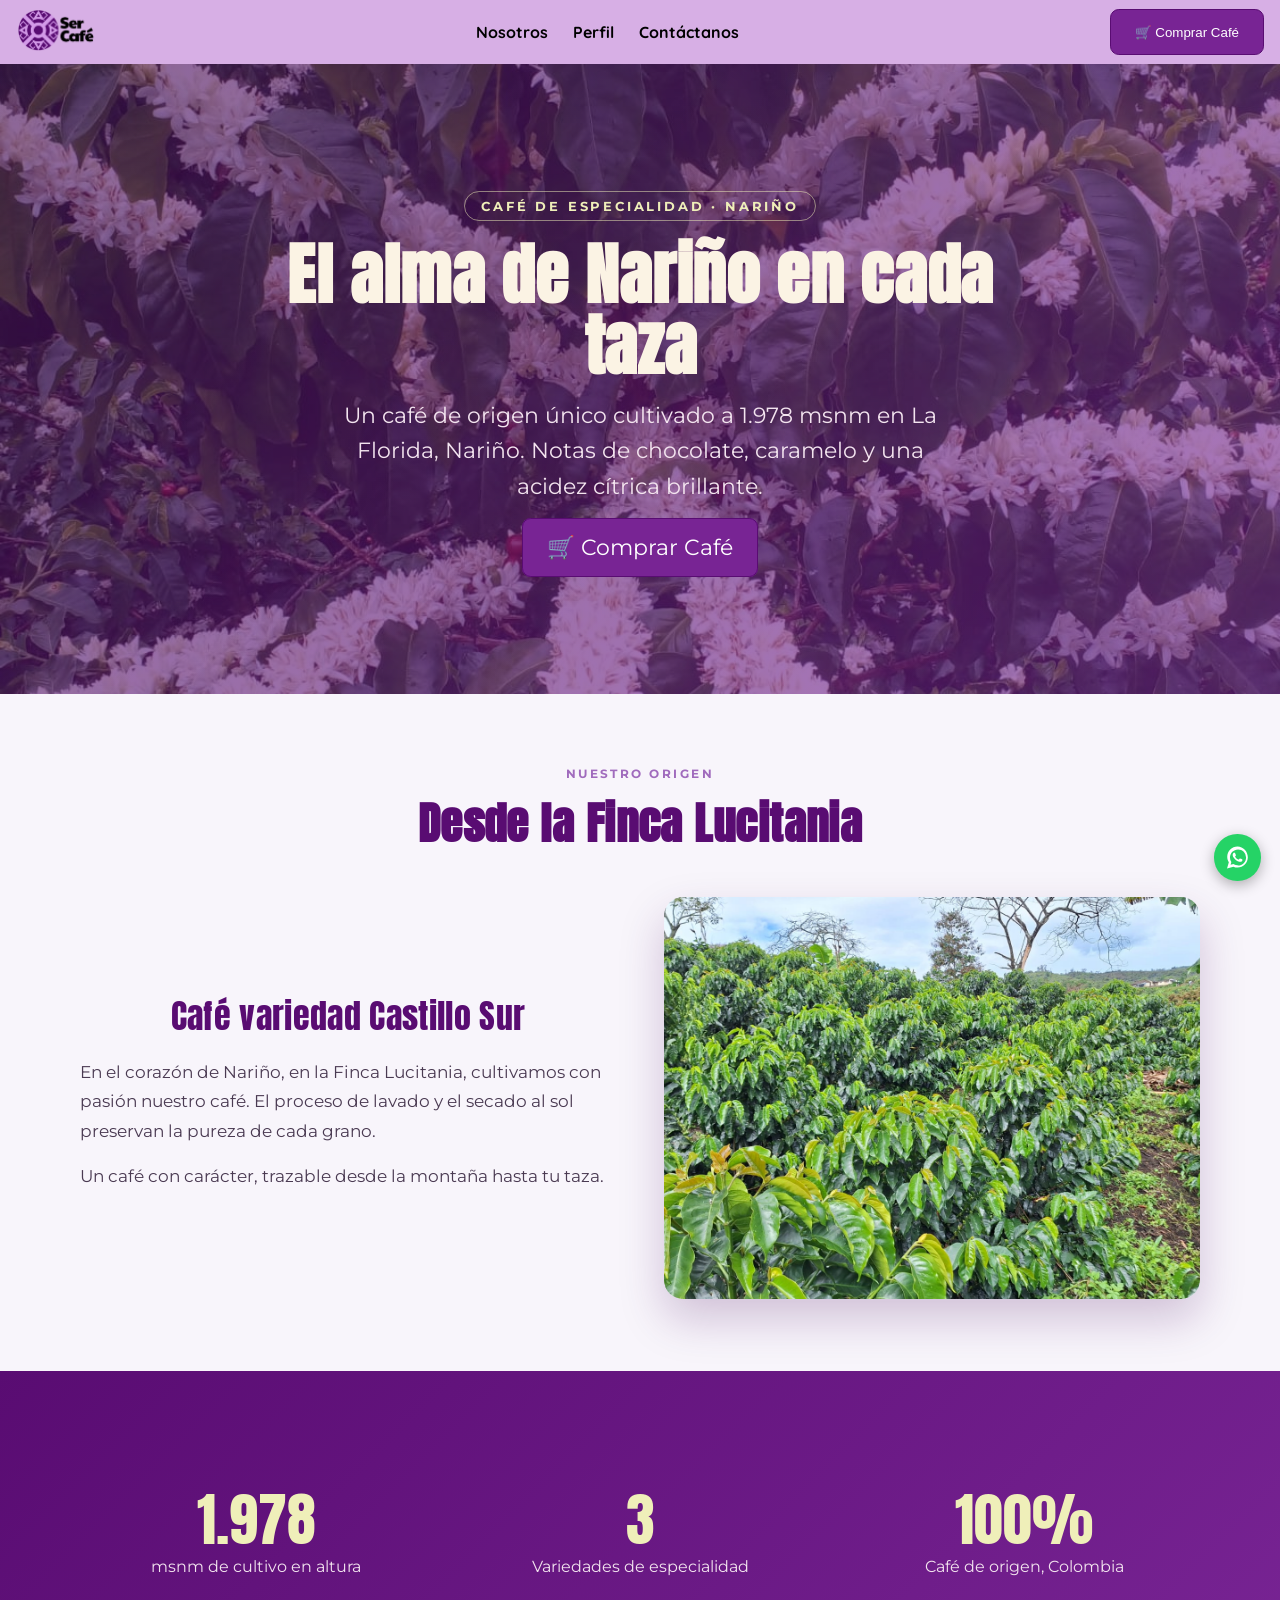
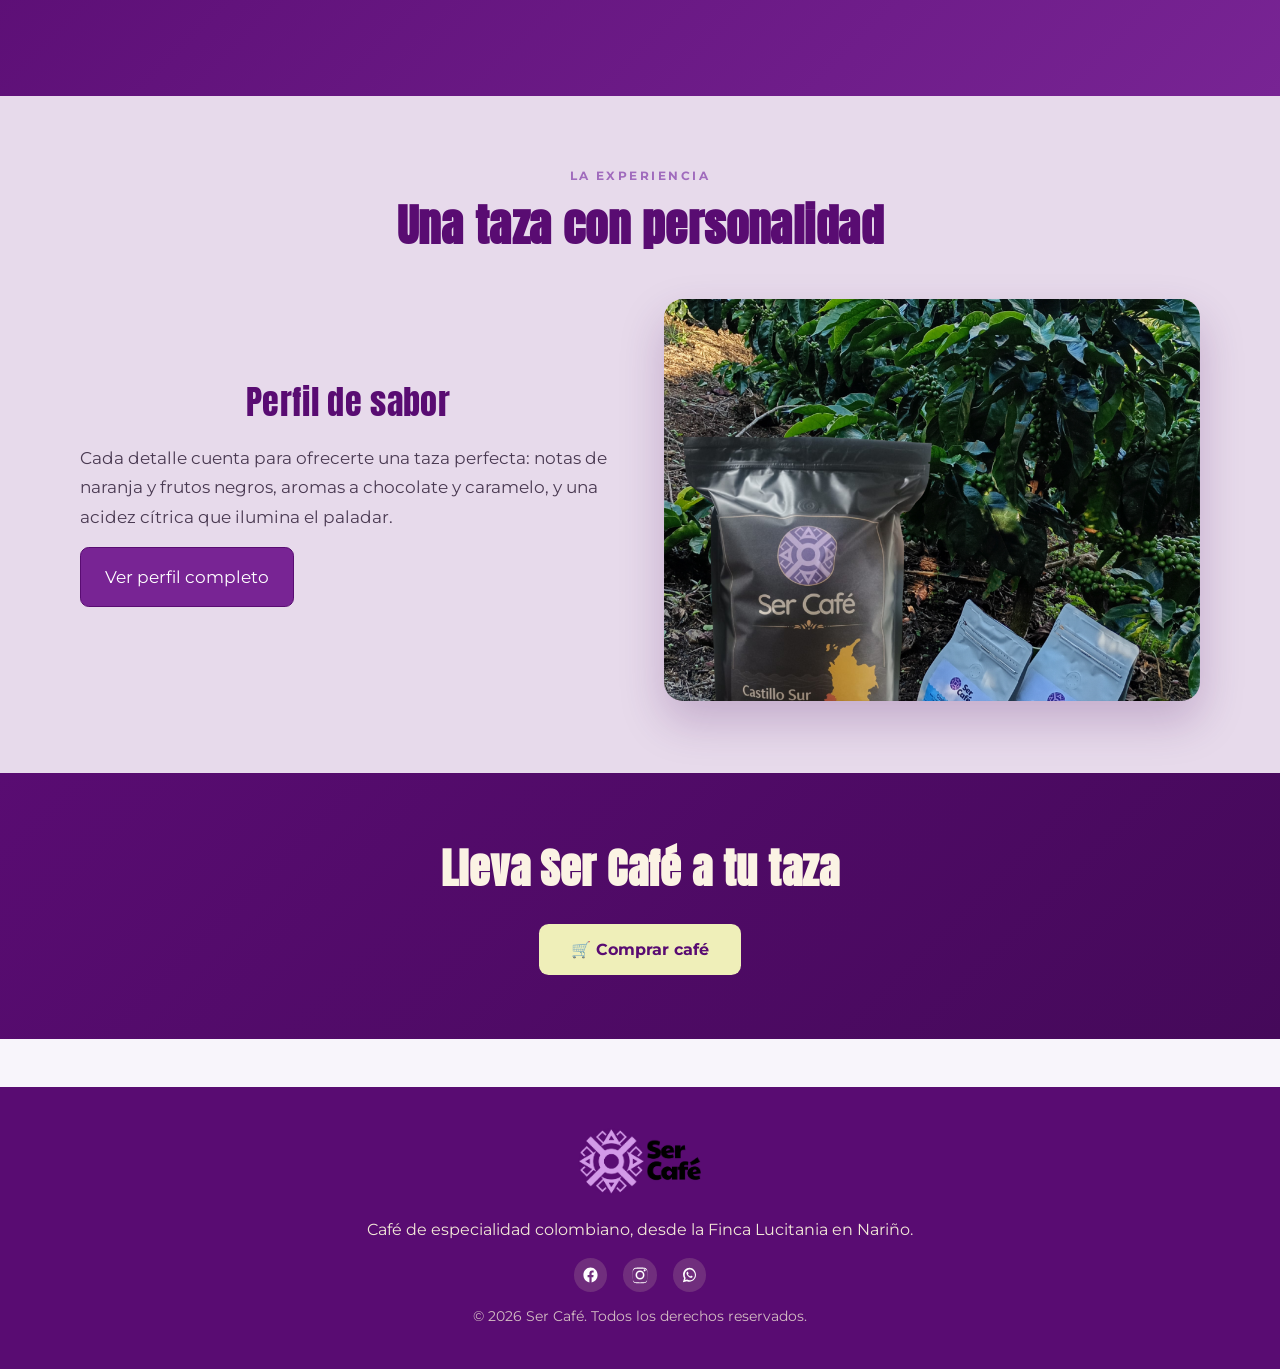
==== commit 6fceadf8: "dsdd" ====
--- a/index.html
+++ b/index.html
@@ -15,11 +15,7 @@
         <nav>
             <ul>
                 <li><a href="nosotros.html">Nosotros</a></li>
-<<<<<<< HEAD
                 <li><a href="perfil.html">Perfil</a></li>
-=======
-                <li><a href="perfil.html">Perfil de Ser Café</a></li>
->>>>>>> 62cb1d823b81f3574816934a0143a5734d84331a
                 <li><a href="contactanos.html">Contáctanos</a></li>
             </ul>
         </nav>
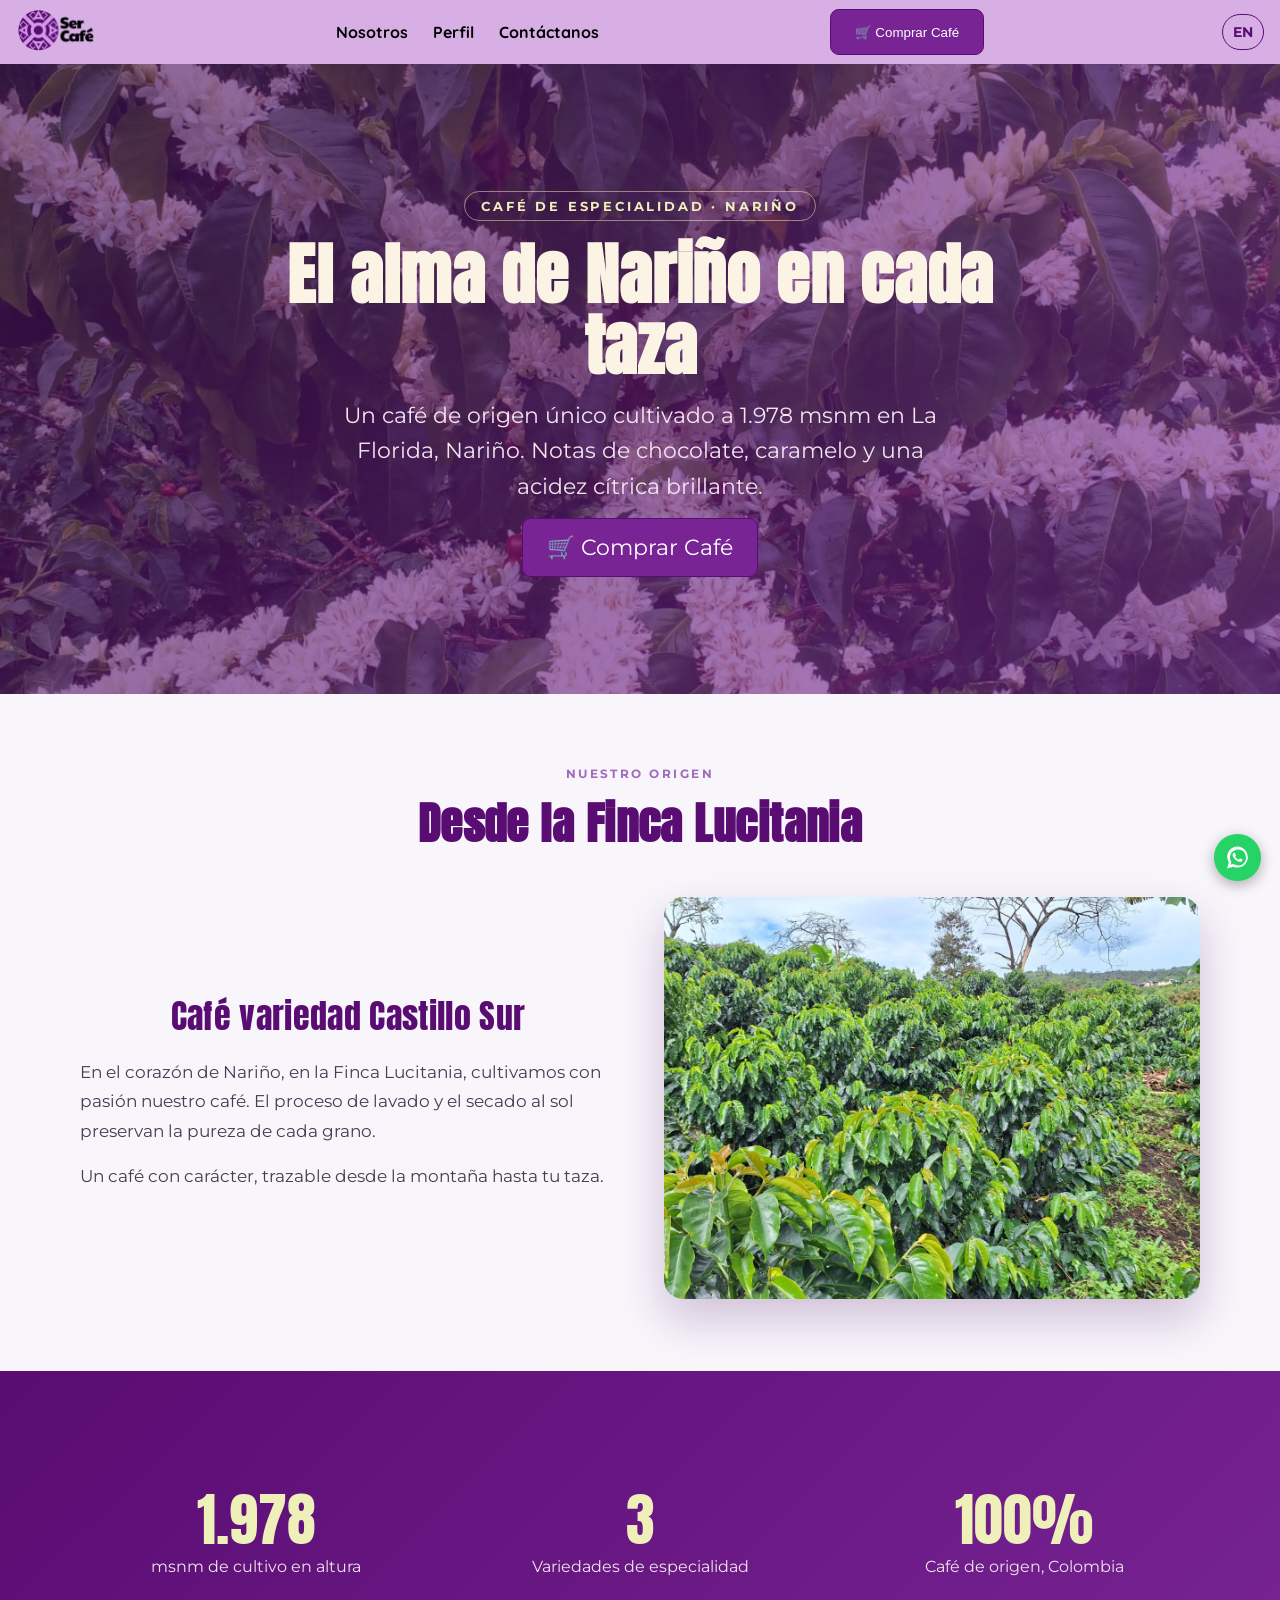
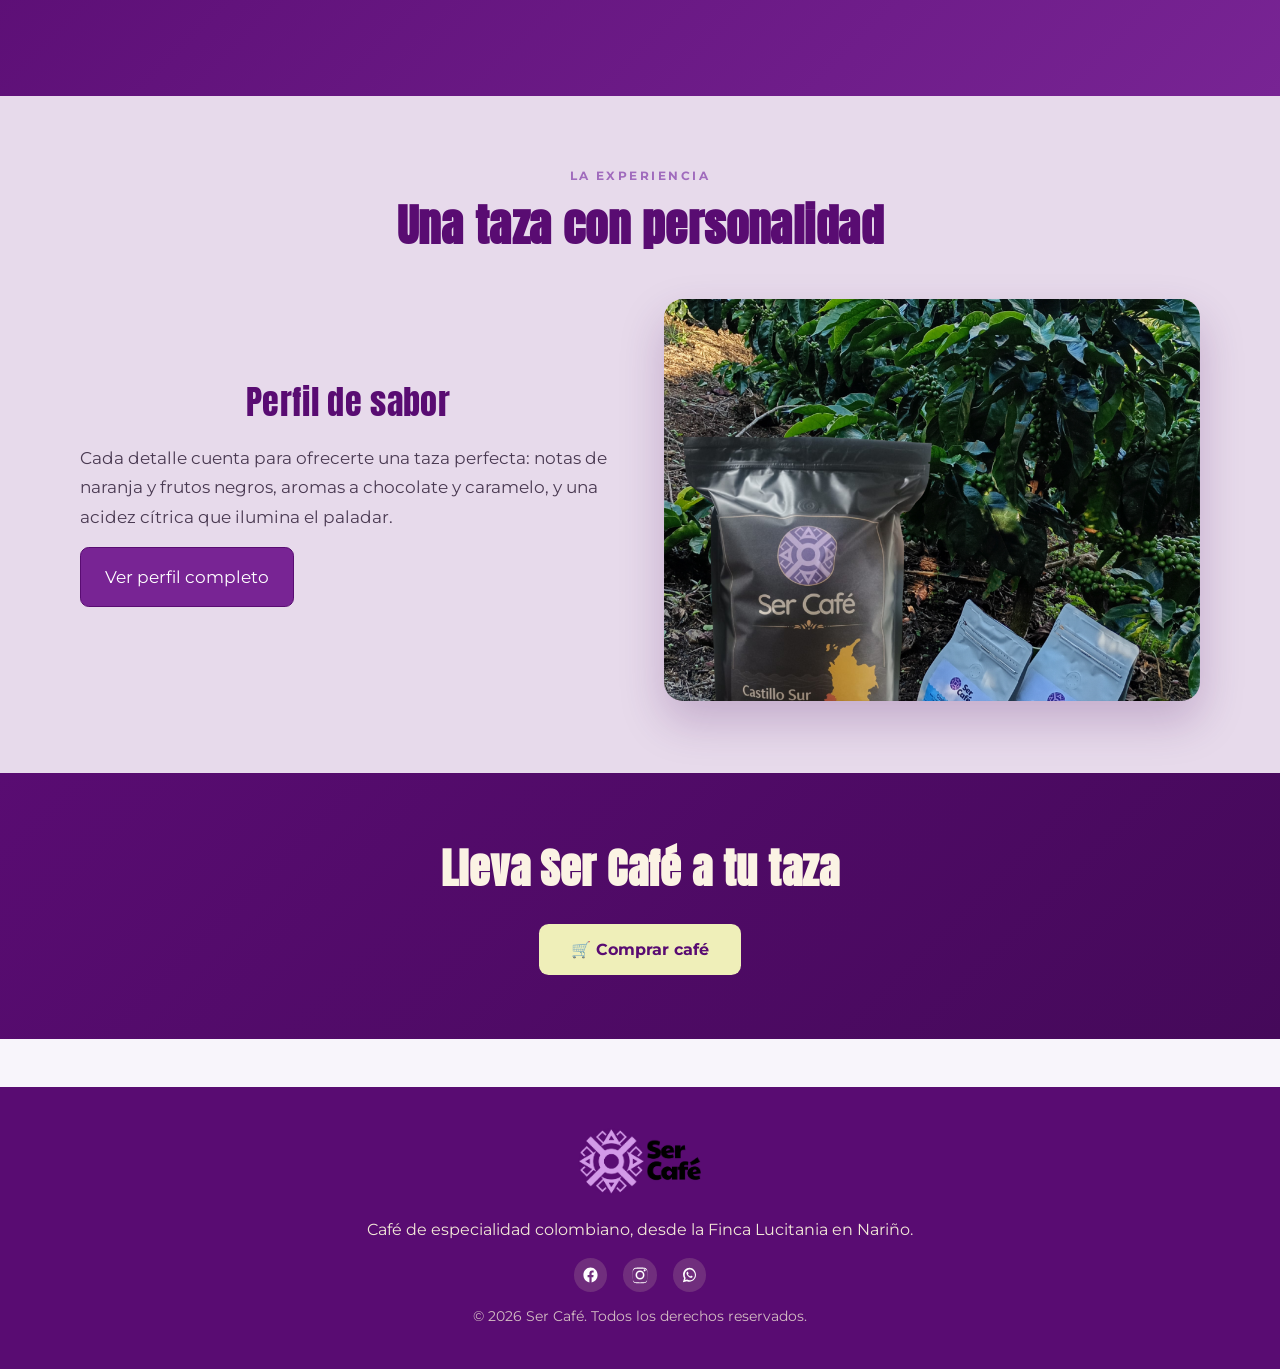
==== commit faae2258: "feat: multiidioma ES/EN, departamentos de Colombia y eventos de analytics - i18n.js: boton de idioma" ====
--- a/index.html
+++ b/index.html
@@ -6,6 +6,8 @@
     <title>Ser Café | Café Premium Colombiano</title>
     <link rel="stylesheet" href="styles.css">
     <link rel="icon" href="Img/logoSC-10.png" type="image/png">
+    <script src="tracking.js"></script>
+    <script src="i18n.js"></script>
 </head>
 <body class="n2">
     <header>
@@ -14,26 +16,26 @@
         </a>
         <nav>
             <ul>
-                <li><a href="nosotros.html">Nosotros</a></li>
-                <li><a href="perfil.html">Perfil</a></li>
-                <li><a href="contactanos.html">Contáctanos</a></li>
+                <li><a href="nosotros.html" data-i18n="nav_nosotros">Nosotros</a></li>
+                <li><a href="perfil.html" data-i18n="nav_perfil">Perfil</a></li>
+                <li><a href="contactanos.html" data-i18n="nav_contacto">Contáctanos</a></li>
             </ul>
         </nav>
-        <button class="btn-tienda" onclick="window.location.href='tienda.html'">
+        <button class="btn-tienda" data-i18n="btn_comprar" onclick="window.location.href='tienda.html'">
             🛒 Comprar Café
         </button>
     </header>
 
     <!-- ===================== HERO ===================== -->
     <section class="n2-hero">
-        <img class="n2-hero-img" src="Img/cafe.jpg" alt="Taza de Ser Café">
+        <img class="n2-hero-img" src="Img/cafe.jpg" alt="Taza de Ser Café" fetchpriority="high" decoding="async">
         <div class="n2-hero-overlay">
-            <span class="n2-kicker">Café de especialidad · Nariño</span>
-            <h1>El alma de Nariño en cada taza</h1>
-            <p>Un café de origen único cultivado a 1.978 msnm en La Florida, Nariño.
+            <span class="n2-kicker" data-i18n="idx_kicker">Café de especialidad · Nariño</span>
+            <h1 data-i18n="idx_h1">El alma de Nariño en cada taza</h1>
+            <p data-i18n="idx_p">Un café de origen único cultivado a 1.978 msnm en La Florida, Nariño.
                Notas de chocolate, caramelo y una acidez cítrica brillante.</p>
             <p style="margin-top:1.6rem;">
-                <a href="tienda.html" class="btn-tienda">🛒 Comprar Café</a>
+                <a href="tienda.html" class="btn-tienda" data-i18n="btn_comprar">🛒 Comprar Café</a>
             </p>
         </div>
     </section>
@@ -41,19 +43,19 @@
     <!-- ===================== DESDE LA FINCA ===================== -->
     <section class="n2-section">
         <div class="n2-wrap">
-            <span class="n2-eyebrow">Nuestro origen</span>
-            <h2>Desde la Finca Lucitania</h2>
+            <span class="n2-eyebrow" data-i18n="idx_origen_eyebrow">Nuestro origen</span>
+            <h2 data-i18n="idx_origen_h2">Desde la Finca Lucitania</h2>
 
             <div class="n2-split invertido">
                 <div class="n2-split-media">
-                    <img src="Img/finca.jpg" alt="Finca Lucitania">
+                    <img src="Img/finca.jpg" alt="Finca Lucitania" loading="lazy" decoding="async">
                 </div>
                 <div class="n2-split-text">
-                    <h3>Café variedad Castillo Sur</h3>
-                    <p>En el corazón de Nariño, en la Finca Lucitania, cultivamos con
+                    <h3 data-i18n="idx_origen_h3">Café variedad Castillo Sur</h3>
+                    <p data-i18n="idx_origen_p1">En el corazón de Nariño, en la Finca Lucitania, cultivamos con
                        pasión nuestro café. El proceso de lavado y el secado al sol
                        preservan la pureza de cada grano.</p>
-                    <p>Un café con carácter, trazable desde la montaña hasta tu taza.</p>
+                    <p data-i18n="idx_origen_p2">Un café con carácter, trazable desde la montaña hasta tu taza.</p>
                 </div>
             </div>
         </div>
@@ -64,15 +66,15 @@
         <div class="n2-wrap">
             <div class="n2-stat">
                 <span class="n2-stat-num">1.978</span>
-                <span class="n2-stat-label">msnm de cultivo en altura</span>
+                <span class="n2-stat-label" data-i18n="idx_stat1">msnm de cultivo en altura</span>
             </div>
             <div class="n2-stat">
                 <span class="n2-stat-num">3</span>
-                <span class="n2-stat-label">Variedades de especialidad</span>
+                <span class="n2-stat-label" data-i18n="idx_stat2">Variedades de especialidad</span>
             </div>
             <div class="n2-stat">
                 <span class="n2-stat-num">100%</span>
-                <span class="n2-stat-label">Café de origen, Colombia</span>
+                <span class="n2-stat-label" data-i18n="idx_stat3">Café de origen, Colombia</span>
             </div>
         </div>
     </section>
@@ -80,23 +82,23 @@
     <!-- ===================== FICHA / EXPERIENCIA ===================== -->
     <section class="n2-section n2-alt">
         <div class="n2-wrap">
-            <span class="n2-eyebrow">La experiencia</span>
-            <h2>Una taza con personalidad</h2>
+            <span class="n2-eyebrow" data-i18n="idx_exp_eyebrow">La experiencia</span>
+            <h2 data-i18n="idx_exp_h2">Una taza con personalidad</h2>
 
             <div class="n2-split">
                 <div class="n2-split-text">
-                    <h3>Perfil de sabor</h3>
-                    <p>Cada detalle cuenta para ofrecerte una taza perfecta: notas de
+                    <h3 data-i18n="idx_exp_h3">Perfil de sabor</h3>
+                    <p data-i18n="idx_exp_p">Cada detalle cuenta para ofrecerte una taza perfecta: notas de
                        naranja y frutos negros, aromas a chocolate y caramelo, y una
                        acidez cítrica que ilumina el paladar.</p>
                     <p>
-                        <a href="perfil.html" class="btn-tienda" style="display:inline-block;text-decoration:none;">
+                        <a href="perfil.html" class="btn-tienda" data-i18n="idx_exp_cta" style="display:inline-block;text-decoration:none;">
                             Ver perfil completo
                         </a>
                     </p>
                 </div>
                 <div class="n2-split-media">
-                    <img src="Img/Presentaciones-01.png" alt="Presentaciones de Ser Café">
+                    <img src="Img/Presentaciones-01.png" alt="Presentaciones de Ser Café" loading="lazy" decoding="async">
                 </div>
             </div>
         </div>
@@ -104,8 +106,8 @@
 
     <!-- ===================== CTA ===================== -->
     <section class="n2-cta">
-        <h2>Lleva Ser Café a tu taza</h2>
-        <a href="tienda.html" class="btn-tienda">🛒 Comprar café</a>
+        <h2 data-i18n="idx_cta_h2">Lleva Ser Café a tu taza</h2>
+        <a href="tienda.html" class="btn-tienda" data-i18n="idx_cta_btn">🛒 Comprar café</a>
     </section>
 
     <script src="componentes.js"></script>
--- a/styles.css
+++ b/styles.css
@@ -115,6 +115,28 @@
 
 .btn-tienda:hover {
     background-color: var(--color-principal);
+}
+
+/* Botón de idioma (ES / EN) */
+.btn-idioma {
+    background: transparent;
+    color: var(--color-principal);
+    border: 1.5px solid var(--color-principal);
+    border-radius: 999px;
+    width: 42px;
+    height: 36px;
+    font-family: Montserrat, sans-serif;
+    font-weight: 700;
+    font-size: 0.85rem;
+    cursor: pointer;
+    margin-left: 0.6rem;
+    transition: background 0.2s, color 0.2s;
+    flex-shrink: 0;
+}
+
+.btn-idioma:hover {
+    background: var(--color-principal);
+    color: #fff;
 }
 
 .contenedorimg {
@@ -755,7 +777,8 @@
     margin: 0.5rem 0;
 }
 
-.ubicacion select {
+.ubicacion select,
+.ubicacion input#municipioTexto {
     width: 100%;
     padding: 0.6rem;
     margin-bottom: 0.6rem;
@@ -763,6 +786,11 @@
     border: 1px solid #cbb2d6;
     font-family: Montserrat, sans-serif;
     cursor: pointer;
+    box-sizing: border-box;
+}
+
+.ubicacion input#municipioTexto {
+    cursor: text;
 }
 
 .carrito-panel hr {
@@ -814,6 +842,34 @@
 #epayco-button-container {
     margin-top: 0.8rem;
     text-align: center;
+}
+
+/* Botón "Pagar" generado tras confirmar el pedido */
+.btn-epayco-pagar {
+    width: 100%;
+    padding: 1rem;
+    background: #2e8b57;
+    color: #fff;
+    border: none;
+    border-radius: 0.5rem;
+    font-family: Montserrat, sans-serif;
+    font-weight: 700;
+    font-size: 1.15rem;
+    cursor: pointer;
+    transition: background 0.2s, transform 0.2s;
+    box-shadow: 0 8px 20px rgba(46, 139, 87, 0.3);
+}
+
+.btn-epayco-pagar:hover {
+    background: #26734a;
+    transform: translateY(-2px);
+}
+
+.cargando-pago {
+    font-family: Montserrat, sans-serif;
+    color: var(--color-principal);
+    font-size: 0.9rem;
+    margin: 0.6rem 0;
 }
 
 /* Overlay oscuro */
@@ -2258,9 +2314,36 @@
     background: linear-gradient(135deg, #8a4ea6 0%, #6a3488 100%);
 }
 
-.pv2-card.var-castillo .pv2-media { background: linear-gradient(135deg, #8a4ea6 0%, #6a3488 100%); }
-.pv2-card.var-chiroso  .pv2-media { background: linear-gradient(135deg, #a85a9d 0%, #7d3e86 100%); }
-.pv2-card.var-catimor  .pv2-media { background: linear-gradient(135deg, #8f4a73 0%, #6e3270 100%); }
+/* --- Identidad de color por variedad (según la etiqueta de cada bolsa) ---
+   Castillo Sur -> azul · Chiroso -> verde · Catimor -> naranja/mostaza.
+   Cada tarjeta define sus propias variables y el resto de los elementos
+   (badge, chips, barras, datos y CTA) las heredan. */
+.pv2-card.var-castillo {
+    --var-color: #2f80c4;
+    --var-color-oscuro: #1f5d93;
+    --var-color-suave: #e9f3fb;
+    --var-color-borde: #cfe4f5;
+}
+.pv2-card.var-chiroso {
+    --var-color: #5aa845;
+    --var-color-oscuro: #3f8130;
+    --var-color-suave: #edf6ea;
+    --var-color-borde: #d4e9cd;
+}
+.pv2-card.var-catimor {
+    --var-color: #e39a1c;
+    --var-color-oscuro: #b87611;
+    --var-color-suave: #fdf3e0;
+    --var-color-borde: #f6e4c2;
+}
+
+/* Fondo del lado de la imagen con el color de la variedad */
+.pv2-card.var-castillo .pv2-media { background: linear-gradient(135deg, #3f93d6 0%, #1f5d93 100%); }
+.pv2-card.var-chiroso  .pv2-media { background: linear-gradient(135deg, #6fbb57 0%, #3f8130 100%); }
+.pv2-card.var-catimor  .pv2-media { background: linear-gradient(135deg, #f0ab30 0%, #b87611 100%); }
+
+/* Borde superior de acento en cada tarjeta */
+.pv2-card { border-top: 5px solid var(--var-color, var(--color-principal)); }
 
 .pv2-media .carrusel {
     max-width: 320px;
@@ -2272,7 +2355,7 @@
     top: 1.2rem;
     left: 1.2rem;
     background: rgba(255, 255, 255, 0.92);
-    color: var(--color-principal);
+    color: var(--var-color, var(--color-principal));
     font-family: Montserrat, sans-serif;
     font-weight: 700;
     font-size: 0.78rem;
@@ -2292,7 +2375,7 @@
 .pv2-body h2 {
     font-family: Anton, sans-serif;
     font-size: clamp(1.8rem, 3.5vw, 2.6rem);
-    color: var(--color-principal);
+    color: var(--var-color-oscuro, var(--color-principal));
     margin: 0 0 0.2rem;
 }
 
@@ -2318,9 +2401,9 @@
     display: inline-flex;
     align-items: center;
     gap: 0.4rem;
-    background: #f4ebf8;
-    color: var(--color-principal);
-    border: 1px solid #e2cfec;
+    background: var(--var-color-suave, #f4ebf8);
+    color: var(--var-color-oscuro, var(--color-principal));
+    border: 1px solid var(--var-color-borde, #e2cfec);
     border-radius: 999px;
     padding: 0.35rem 0.85rem;
     font-family: Montserrat, sans-serif;
@@ -2337,11 +2420,11 @@
 }
 
 .pv2-dato {
-    background: #faf6fd;
+    background: var(--var-color-suave, #faf6fd);
     border-radius: 0.8rem;
     padding: 0.8rem;
     text-align: center;
-    border: 1px solid #f0e6f5;
+    border: 1px solid var(--var-color-borde, #f0e6f5);
 }
 
 .pv2-dato .pv2-dato-icono { font-size: 1.3rem; }
@@ -2386,7 +2469,7 @@
 }
 
 .pv2-medidor-label span:last-child {
-    color: var(--color-principal);
+    color: var(--var-color-oscuro, var(--color-principal));
     font-weight: 600;
 }
 
@@ -2401,12 +2484,11 @@
     display: block;
     height: 100%;
     border-radius: 999px;
-    background: linear-gradient(90deg, var(--color-principal), #a85a9d);
+    background: linear-gradient(90deg, var(--var-color-oscuro, var(--color-principal)), var(--var-color, #a85a9d));
     width: var(--pos, 50%);
 }
 
 .pv2-barra[data-nivel="1"] { --pos: 20%; }
-<<<<<<< HEAD
 .pv2-barra[data-nivel="1.5"] { --pos: 30%; }
 .pv2-barra[data-nivel="2"] { --pos: 40%; }
 .pv2-barra[data-nivel="2.5"] { --pos: 50%; }
@@ -2414,11 +2496,6 @@
 .pv2-barra[data-nivel="3.5"] { --pos: 70%; }
 .pv2-barra[data-nivel="4"] { --pos: 80%; }
 .pv2-barra[data-nivel="4.5"] { --pos: 90%; }
-=======
-.pv2-barra[data-nivel="2"] { --pos: 40%; }
-.pv2-barra[data-nivel="3"] { --pos: 60%; }
-.pv2-barra[data-nivel="4"] { --pos: 80%; }
->>>>>>> 62cb1d823b81f3574816934a0143a5734d84331a
 .pv2-barra[data-nivel="5"] { --pos: 100%; }
 
 .pv2-cta {
@@ -2428,8 +2505,8 @@
     text-decoration: none;
     font-family: Montserrat, sans-serif;
     font-weight: 700;
-    background: var(--color-principal);
-    color: var(--color-texto-hueso);
+    background: var(--var-color, var(--color-principal));
+    color: #fff;
     padding: 0.9rem 1.6rem;
     border-radius: 0.6rem;
     transition: transform 0.2s, box-shadow 0.2s, background 0.2s;
@@ -2437,8 +2514,8 @@
 
 .pv2-cta:hover {
     transform: translateY(-3px);
-    box-shadow: 0 12px 24px rgba(69, 9, 90, 0.28);
-    background: #782494;
+    box-shadow: 0 12px 24px rgba(0, 0, 0, 0.22);
+    background: var(--var-color-oscuro, #782494);
 }
 
 @media (max-width: 820px) {
@@ -2640,3 +2717,319 @@
         grid-template-columns: 1fr;
     }
 }
+
+
+/* ============================================================
+   PÁGINA DE GRACIAS (gracias.html, prefijo .gracias)
+   Mantiene la paleta morada y el estilo de las tarjetas.
+   ============================================================ */
+.gracias-wrap {
+    max-width: 760px;
+    margin: 0 auto;
+    padding: 3.5rem 1.5rem 4rem;
+}
+
+.gracias-card {
+    background: #fff;
+    border-radius: 1.5rem;
+    border: 1px solid #efe2f7;
+    box-shadow: 0 24px 55px rgba(69, 9, 90, 0.16);
+    padding: 3rem 2.4rem 2.6rem;
+    text-align: center;
+    position: relative;
+}
+
+.gracias-check {
+    width: 76px;
+    height: 76px;
+    margin: 0 auto 1.4rem;
+    border-radius: 50%;
+    background: linear-gradient(135deg, var(--color-principal), #782494);
+    color: #fff;
+    font-size: 2.4rem;
+    line-height: 76px;
+    font-weight: 700;
+    box-shadow: 0 10px 24px rgba(89, 12, 114, 0.35);
+}
+
+.gracias-card .n2-eyebrow {
+    display: block;
+    margin-bottom: 0.4rem;
+}
+
+.gracias-card h2 {
+    font-family: Anton, sans-serif;
+    font-size: clamp(1.7rem, 4vw, 2.4rem);
+    color: var(--color-principal);
+    margin: 0 0 1rem;
+}
+
+.gracias-mensaje {
+    font-family: Montserrat, sans-serif;
+    color: #5f4a68;
+    line-height: 1.6;
+    max-width: 52ch;
+    margin: 0 auto 1.8rem;
+}
+
+/* Referencia / estado */
+.gracias-ref {
+    background: #faf6fd;
+    border: 1px solid #f0e6f5;
+    border-radius: 0.9rem;
+    padding: 1rem 1.3rem;
+    margin: 0 auto 1.8rem;
+    max-width: 420px;
+    font-family: Montserrat, sans-serif;
+}
+
+.gracias-ref-fila {
+    display: flex;
+    justify-content: space-between;
+    gap: 1rem;
+    padding: 0.35rem 0;
+    color: #5f4a68;
+}
+
+.gracias-ref-fila strong { color: #3a2140; }
+
+.estado-ok { color: #2e8b57 !important; }
+.estado-error { color: #c0392b !important; }
+
+/* Resumen del pedido */
+.gracias-resumen {
+    text-align: left;
+    border-top: 1px solid #f0e6f5;
+    padding-top: 1.6rem;
+    margin-top: 0.4rem;
+}
+
+.gracias-resumen h3 {
+    font-family: Montserrat, sans-serif;
+    color: var(--color-principal);
+    font-size: 1.05rem;
+    margin: 0 0 1rem;
+}
+
+.gracias-items {
+    display: flex;
+    flex-direction: column;
+    gap: 0.9rem;
+    margin-bottom: 1.2rem;
+}
+
+.gracias-item {
+    display: grid;
+    grid-template-columns: 48px 1fr auto auto;
+    align-items: center;
+    gap: 0.8rem;
+    font-family: Montserrat, sans-serif;
+}
+
+.gracias-item img {
+    width: 48px;
+    height: 48px;
+    object-fit: contain;
+    border-radius: 0.5rem;
+    background: #faf6fd;
+}
+
+.gracias-item-info { display: flex; flex-direction: column; }
+.gracias-item-info strong { color: #3a2140; font-size: 0.95rem; }
+.gracias-item-info span { color: #9b84a8; font-size: 0.82rem; }
+
+.gracias-item-cant {
+    color: #7a6383;
+    font-weight: 600;
+    font-size: 0.9rem;
+}
+
+.gracias-item-precio {
+    color: var(--color-principal);
+    font-weight: 700;
+    font-size: 0.95rem;
+    white-space: nowrap;
+}
+
+.gracias-totales {
+    border-top: 1px solid #f0e6f5;
+    padding-top: 1rem;
+    font-family: Montserrat, sans-serif;
+}
+
+.gracias-fila {
+    display: flex;
+    justify-content: space-between;
+    padding: 0.3rem 0;
+    color: #5f4a68;
+}
+
+.gracias-fila-total {
+    font-weight: 700;
+    color: var(--color-principal);
+    font-size: 1.1rem;
+    border-top: 1px dashed #e2cfec;
+    margin-top: 0.4rem;
+    padding-top: 0.7rem;
+}
+
+.gracias-envio-a {
+    margin-top: 0.9rem;
+    font-size: 0.88rem;
+    color: #7a6383;
+}
+
+/* Botones de acción */
+.gracias-acciones {
+    display: flex;
+    flex-wrap: wrap;
+    gap: 0.9rem;
+    justify-content: center;
+    margin: 2rem 0 1.4rem;
+}
+
+.n2-btn-primario,
+.n2-btn-secundario {
+    display: inline-block;
+    text-decoration: none;
+    font-family: Montserrat, sans-serif;
+    font-weight: 700;
+    padding: 0.9rem 1.7rem;
+    border-radius: 0.6rem;
+    transition: transform 0.2s, box-shadow 0.2s, background 0.2s;
+}
+
+.n2-btn-primario {
+    background: var(--color-principal);
+    color: var(--color-texto-hueso);
+    border: 1px solid var(--color-principal);
+}
+
+.n2-btn-primario:hover {
+    transform: translateY(-3px);
+    box-shadow: 0 12px 24px rgba(69, 9, 90, 0.28);
+    background: #782494;
+}
+
+.n2-btn-secundario {
+    background: #fff;
+    color: var(--color-principal);
+    border: 1px solid var(--color-principal);
+}
+
+.n2-btn-secundario:hover {
+    transform: translateY(-3px);
+    background: #faf6fd;
+}
+
+.gracias-contacto {
+    font-family: Montserrat, sans-serif;
+    font-size: 0.9rem;
+    color: #9b84a8;
+}
+
+.gracias-contacto a {
+    color: var(--color-principal);
+    font-weight: 600;
+}
+
+@media (max-width: 560px) {
+    .gracias-card { padding: 2.2rem 1.4rem 2rem; }
+    .gracias-item {
+        grid-template-columns: 44px 1fr auto;
+    }
+    .gracias-item-cant { display: none; }
+    .gracias-acciones .n2-btn-primario,
+    .gracias-acciones .n2-btn-secundario { flex: 1 1 auto; text-align: center; }
+}
+
+
+/* ============================================================
+   DATOS DEL CLIENTE Y CONSENTIMIENTO (carrito)
+   ============================================================ */
+.datos-cliente h3 {
+    color: var(--color-principal);
+    text-align: left;
+    font-size: 1.1rem;
+    margin: 0.5rem 0;
+}
+
+.datos-cliente input {
+    width: 100%;
+    padding: 0.6rem;
+    margin-bottom: 0.6rem;
+    border-radius: 0.4rem;
+    border: 1px solid #cbb2d6;
+    font-family: Montserrat, sans-serif;
+    box-sizing: border-box;
+}
+
+.datos-cliente input:focus {
+    outline: none;
+    border-color: var(--color-principal);
+    box-shadow: 0 0 0 2px rgba(89, 12, 114, 0.15);
+}
+
+.consent-carrito {
+    display: flex;
+    align-items: flex-start;
+    gap: 0.55rem;
+    font-family: Montserrat, sans-serif;
+    font-size: 0.78rem;
+    line-height: 1.45;
+    color: #5f4a68;
+    margin: 0.4rem 0 1rem;
+    cursor: pointer;
+}
+
+.consent-carrito input[type="checkbox"] {
+    margin-top: 0.15rem;
+    width: 16px;
+    height: 16px;
+    accent-color: var(--color-principal);
+    flex-shrink: 0;
+    cursor: pointer;
+}
+
+.consent-carrito a {
+    color: var(--color-principal);
+    font-weight: 600;
+}
+
+
+/* ============================================================
+   PÁGINAS LEGALES (privacidad.html, prefijo .legal)
+   ============================================================ */
+.legal-wrap {
+    max-width: 820px;
+    margin: 0 auto;
+    padding: 3rem 1.5rem 4rem;
+    font-family: Montserrat, sans-serif;
+    color: #4a3a52;
+    line-height: 1.7;
+}
+
+.legal-wrap .legal-fecha {
+    color: #9b84a8;
+    font-size: 0.9rem;
+    margin-bottom: 2rem;
+}
+
+.legal-wrap h2 {
+    color: var(--color-principal);
+    font-family: Montserrat, sans-serif;
+    font-size: 1.2rem;
+    margin: 2rem 0 0.6rem;
+}
+
+.legal-wrap ul {
+    padding-left: 1.2rem;
+    margin: 0.4rem 0 1rem;
+}
+
+.legal-wrap li { margin-bottom: 0.4rem; }
+
+.legal-wrap a {
+    color: var(--color-principal);
+    font-weight: 600;
+}
